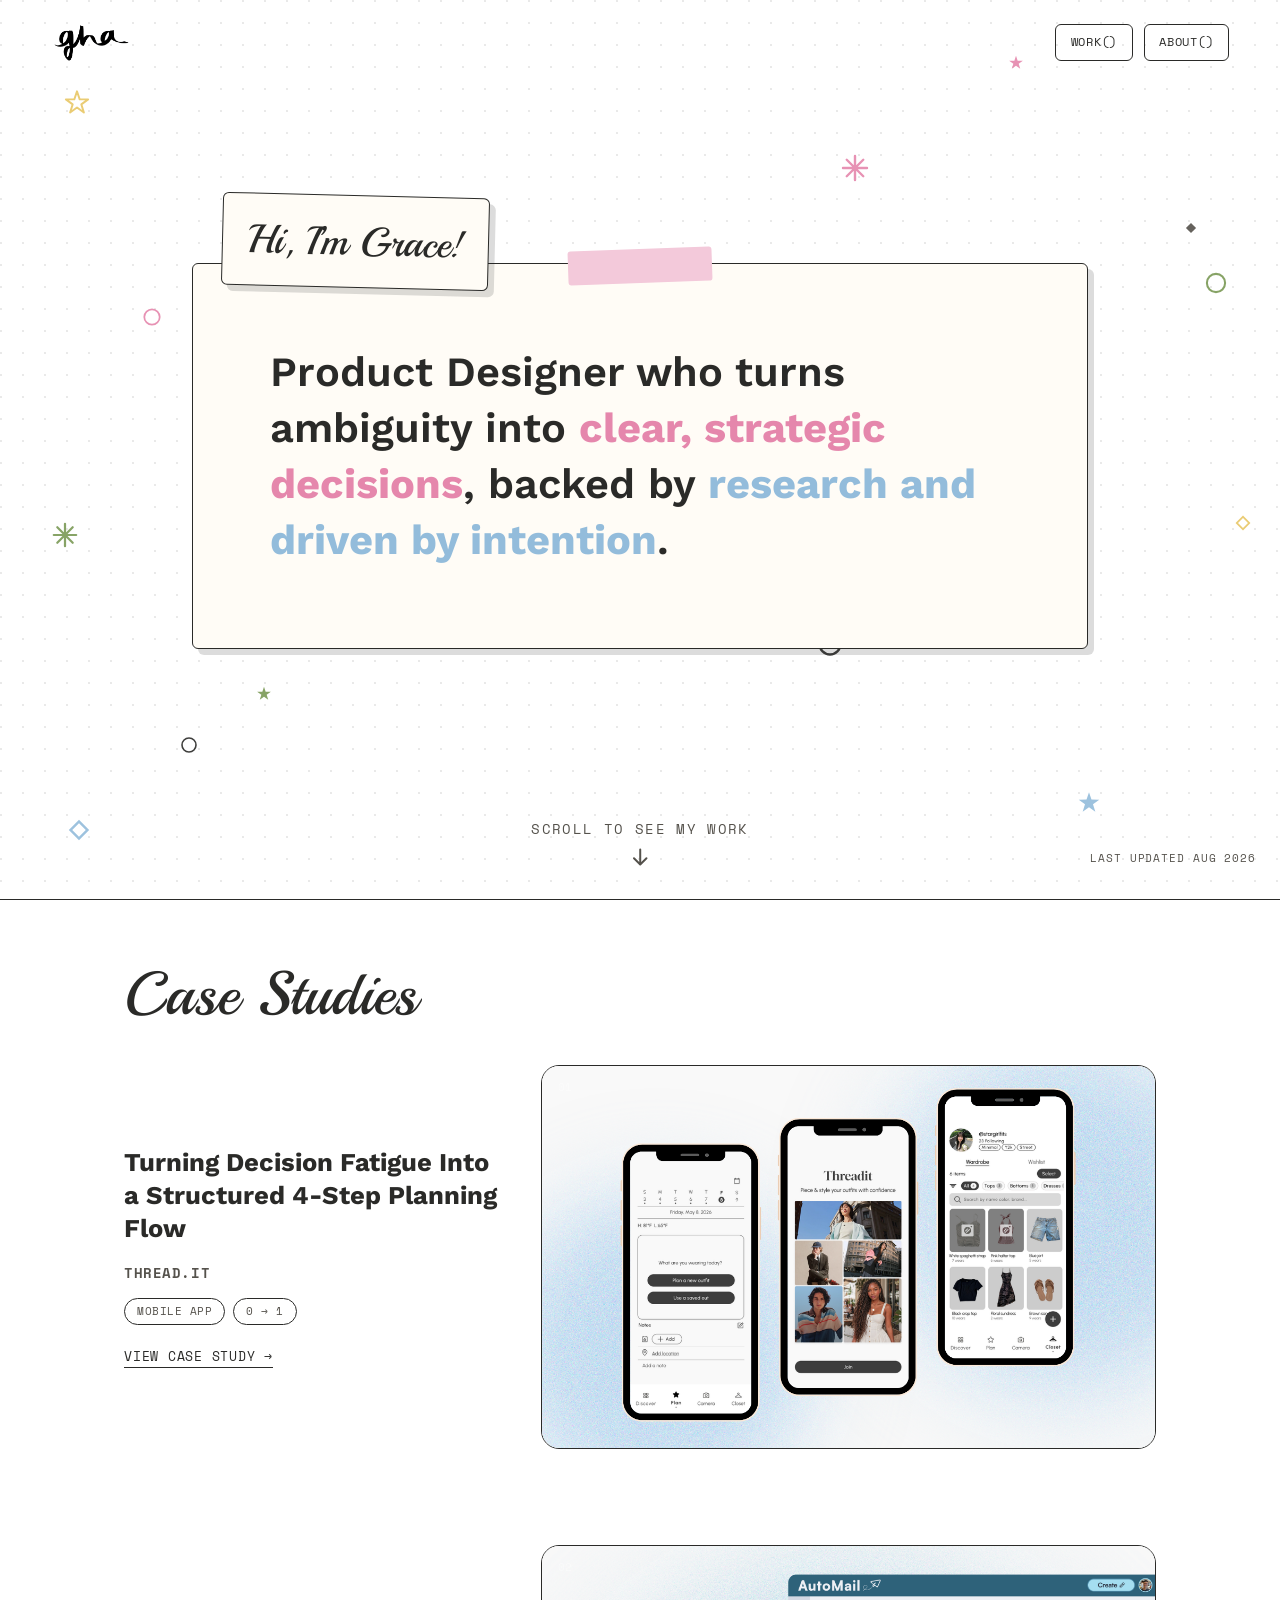
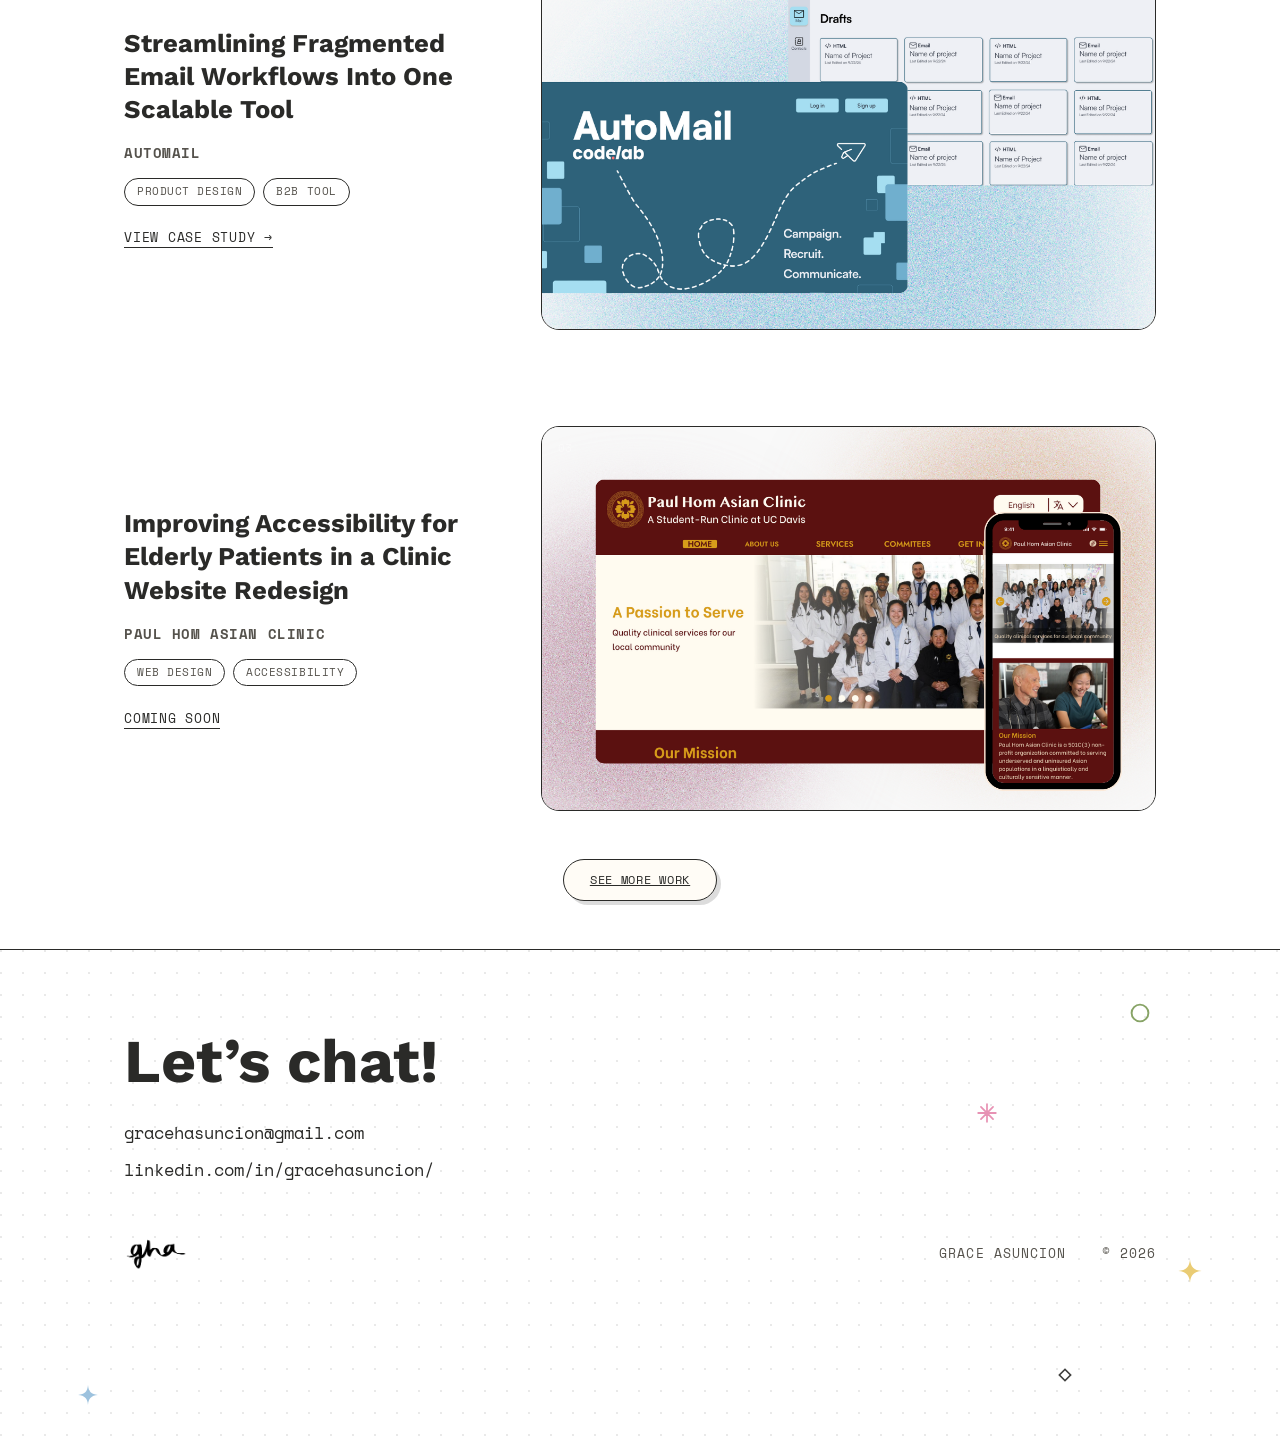
==== index.html @ edb7cf6e "took out the location sticky" ====
<!DOCTYPE html>
<html lang="en">
<head>
<meta charset="UTF-8">
<meta name="viewport" content="width=device-width, initial-scale=1.0">
<title>Grace Asuncion — Portfolio</title>
<link rel="icon" href="favicon.svg" type="image/svg+xml">
<link rel="preconnect" href="https://fonts.googleapis.com">
<link rel="preconnect" href="https://fonts.gstatic.com" crossorigin>
<link href="https://fonts.googleapis.com/css2?family=Playball&family=Space+Mono:wght@400;700&family=Work+Sans:wght@400;500;600&display=swap" rel="stylesheet">
<link rel="stylesheet" href="styles.css">

<script src="script.js" defer></script>
</head>
<body class="is-page-enter">

<nav class="site-nav">
  <div class="nav-inner">
    <a href="index.html" class="brand">
      <img src="media/logo.png" alt="Grace Asuncion" class="brand-logo">
    </a>
    <ul>
      <li><a href="work.html" class="nav-link">Work()</a></li>
      <li><a href="about.html" class="nav-link">About()</a></li>
    </ul>
  </div>
</nav>

<header class="hero doodle-field">
  <!-- doodles -->
  <div class="doodle" style="top:24%; right:6%; width:24px; height:24px; --r:-8deg;">
    <svg viewBox="0 0 20 20" fill="var(--ink-soft)"><rect x="7" y="7" width="6" height="6" transform="rotate(45 10 10)"/></svg>
  </div>
  <div class="doodle" style="top:17%; right:32%; width:30px; height:30px; --r:10deg; animation-delay:1s;">
    <svg viewBox="0 0 20 20" fill="none" stroke="var(--pink-deep)" stroke-width="1.6" stroke-linecap="round"><path d="M10 2v16M2 10h16M4.5 4.5l11 11M15.5 4.5l-11 11"/></svg>
  </div>
  <div class="doodle" style="top:30%; right:4%; width:26px; height:26px; --r:6deg; animation-delay:2s;">
    <svg viewBox="0 0 20 20" fill="none" stroke="var(--green-deep)" stroke-width="1.6"><circle cx="10" cy="10" r="7"/></svg>
  </div>
  <div class="doodle" style="top:43%; right:24%; width:28px; height:28px; --r:8deg; animation-delay:0.8s;">
    <svg viewBox="0 0 20 20" fill="none" stroke="var(--yellow-deep)" stroke-width="1.6"><circle cx="10" cy="10" r="7"/></svg>
  </div>
  <div class="doodle" style="top:57%; right:2%; width:22px; height:22px; --r:-4deg; animation-delay:1.4s;">
    <svg viewBox="0 0 20 20" fill="none" stroke="var(--yellow-deep)" stroke-width="1.6"><rect x="6" y="6" width="8" height="8" transform="rotate(45 10 10)"/></svg>
  </div>
  <div class="doodle" style="top:70%; right:34%; width:30px; height:30px; --r:0deg; animation-delay:0.6s;">
    <svg viewBox="0 0 20 20" fill="none" stroke="var(--ink)" stroke-width="1.6"><circle cx="10" cy="10" r="7"/></svg>
  </div>
  <div class="doodle" style="top:88%; right:14%; width:24px; height:24px; --r:-10deg; animation-delay:1.8s;">
    <svg viewBox="0 0 20 20" fill="var(--blue-deep)"><path d="M10 1 12.06 7.17 18.56 7.22 13.33 11.08 15.29 17.28 10 13.5 4.71 17.28 6.67 11.08 1.44 7.22 7.94 7.17 Z"/></svg>
  </div>
  <div class="doodle" style="top:10%; left:5%; width:26px; height:26px; --r:-10deg; animation-delay:0.4s;">
    <svg viewBox="0 0 20 20" fill="none" stroke="var(--yellow-deep)" stroke-width="1.5" stroke-linejoin="round"><path d="M10 1 12.06 7.17 18.56 7.22 13.33 11.08 15.29 17.28 10 13.5 4.71 17.28 6.67 11.08 1.44 7.22 7.94 7.17 Z"/></svg>
  </div>
  <div class="doodle" style="top:6%; right:20%; width:16px; height:16px; --r:12deg; animation-delay:2.4s;">
    <svg viewBox="0 0 20 20" fill="var(--pink-deep)"><path d="M10 1 12.06 7.17 18.56 7.22 13.33 11.08 15.29 17.28 10 13.5 4.71 17.28 6.67 11.08 1.44 7.22 7.94 7.17 Z"/></svg>
  </div>
  <div class="doodle" style="bottom:22%; left:20%; width:16px; height:16px; --r:-14deg; animation-delay:1.1s;">
    <svg viewBox="0 0 20 20" fill="var(--green-deep)"><path d="M10 1 12.06 7.17 18.56 7.22 13.33 11.08 15.29 17.28 10 13.5 4.71 17.28 6.67 11.08 1.44 7.22 7.94 7.17 Z"/></svg>
  </div>
  <div class="doodle" style="top:34%; left:11%; width:22px; height:22px; --r:6deg; animation-delay:1.2s;">
    <svg viewBox="0 0 20 20" fill="none" stroke="var(--pink-deep)" stroke-width="1.6"><circle cx="10" cy="10" r="7"/></svg>
  </div>
  <div class="doodle" style="top:58%; left:4%; width:28px; height:28px; --r:8deg; animation-delay:2.2s;">
    <svg viewBox="0 0 20 20" fill="none" stroke="var(--green-deep)" stroke-width="1.6" stroke-linecap="round"><path d="M10 2v16M2 10h16M4.5 4.5l11 11M15.5 4.5l-11 11"/></svg>
  </div>
  <div class="doodle" style="bottom:16%; left:14%; width:20px; height:20px; --r:-4deg; animation-delay:1.6s;">
    <svg viewBox="0 0 20 20" fill="none" stroke="var(--ink)" stroke-width="1.6"><circle cx="10" cy="10" r="7"/></svg>
  </div>
  <div class="doodle" style="bottom:6%; left:5%; width:30px; height:30px; --r:5deg; animation-delay:0.9s;">
    <svg viewBox="0 0 20 20" fill="none" stroke="var(--blue-deep)" stroke-width="1.6"><rect x="6" y="6" width="8" height="8" transform="rotate(45 10 10)"/></svg>
  </div>

  <div class="hero-content wrap">
    <div class="hero-card-group">
      <div class="hero-greeting sticky-card rot-r">
        <p class="hero-greeting-text">Hi, I&rsquo;m Grace!</p>
      </div>

      <div class="hero-card sticky-card">
        <div class="hero-tape" aria-hidden="true"></div>
        <p class="hero-statement">
          Product Designer who turns ambiguity into <span class="statement-highlight pink">clear, strategic decisions</span>, backed by <span class="statement-highlight blue">research and driven by intention</span>.
        </p>
      </div>
    </div>

  </div>

  <a href="index.html#work" class="scroll-cue">
    <span>Scroll to see my work</span>
    <svg viewBox="0 0 16 16" fill="none" stroke="currentColor" stroke-width="1.6" stroke-linecap="round" stroke-linejoin="round"><path d="M8 2v11M3 9l5 5 5-5"/></svg>
  </a>

  <p class="last-updated">Last updated Aug 2026</p>
</header>

<main class="wrap" id="work">
  <div class="section-intro">
    <h2 class="section-title">Case Studies</h2>
  </div>

  <div class="project-grid">
    <a class="project-card" href="thread-it.html">
      <div class="thumb has-image"><span class="index">01</span><img src="media/thread.it-cover.png" alt="Thread.It app screens"></div>
      <div class="card-body">
        <p class="impact-line">Turning Decision Fatigue Into a Structured 4-Step Planning Flow</p>
        <div class="card-top">
          <h3>Thread.It</h3>
        </div>
        <div class="tag-row">
          <span class="tag">Mobile App</span>
          <span class="tag">0 &rarr; 1</span>
        </div>
        <span class="view-link">View case study &rarr;</span>
      </div>
    </a>

    <a class="project-card" href="automail.html">
      <div class="thumb has-image"><span class="index">02</span><img src="media/automail-cover.png" alt="AutoMail app screens"></div>
      <div class="card-body">
        <p class="impact-line">Streamlining Fragmented Email Workflows Into One Scalable Tool</p>
        <div class="card-top">
          <h3>Automail</h3>
        </div>
        <div class="tag-row">
          <span class="tag">Product Design</span>
          <span class="tag">B2B Tool</span>
        </div>
        <span class="view-link">View case study &rarr;</span>
      </div>
    </a>

    <div class="project-card" data-status="coming-soon">
      <div class="thumb has-image"><span class="index">03</span><img src="media/paul%20hom-cover.png" alt="Paul Hom Asian Clinic website screens"></div>
      <div class="card-body">
        <p class="impact-line">Improving Accessibility for Elderly Patients in a Clinic Website Redesign</p>
        <div class="card-top">
          <h3>Paul Hom Asian Clinic</h3>
        </div>
        <div class="tag-row">
          <span class="tag">Web Design</span>
          <span class="tag">Accessibility</span>
        </div>
        <span class="view-link">Coming soon</span>
      </div>
    </div>
  </div>

  <a href="work.html" class="see-more-btn">See more work</a>

</main>

<footer class="site-footer doodle-field" id="contact">
  <div class="doodle" style="top:10%; right:10%; width:24px; height:24px; --r:-6deg;">
    <svg viewBox="0 0 20 20" fill="none" stroke="var(--green-deep)" stroke-width="1.6"><circle cx="10" cy="10" r="7"/></svg>
  </div>
  <div class="doodle" style="top:30%; right:22%; width:22px; height:22px; --r:8deg; animation-delay:0.6s;">
    <svg viewBox="0 0 20 20" fill="none" stroke="var(--pink-deep)" stroke-width="1.6" stroke-linecap="round"><path d="M10 2v16M2 10h16M4.5 4.5l11 11M15.5 4.5l-11 11"/></svg>
  </div>
  <div class="doodle" style="bottom:34%; right:6%; width:26px; height:26px; --r:4deg; animation-delay:1.1s;">
    <svg viewBox="0 0 40 40" fill="var(--yellow-deep)"><path d="M20 2 C21 14 26 19 38 20 C26 21 21 26 20 38 C19 26 14 21 2 20 C14 19 19 14 20 2 Z"/></svg>
  </div>
  <div class="doodle" style="bottom:14%; right:16%; width:20px; height:20px; --r:-4deg; animation-delay:1.6s;">
    <svg viewBox="0 0 20 20" fill="none" stroke="var(--ink)" stroke-width="1.6"><rect x="6" y="6" width="8" height="8" transform="rotate(45 10 10)"/></svg>
  </div>
  <div class="doodle" style="bottom:10%; left:6%; width:22px; height:22px; --r:6deg; animation-delay:0.3s;">
    <svg viewBox="0 0 40 40" fill="var(--blue-deep)"><path d="M20 2 C21 14 26 19 38 20 C26 21 21 26 20 38 C19 26 14 21 2 20 C14 19 19 14 20 2 Z"/></svg>
  </div>

  <div class="wrap footer-inner">
    <div class="footer-lead">
      <h2 class="footer-headline">Let&rsquo;s chat!</h2>

      <div class="footer-contact-list">
        <a href="mailto:gracehasuncion@gmail.com">gracehasuncion@gmail.com</a>
        <a href="https://www.linkedin.com/in/gracehasuncion/">linkedin.com/in/gracehasuncion/</a>

      </div>
    </div>

    <div class="footer-bottom-row">
      <img src="media/logo.png" alt="Grace Asuncion" class="footer-logo">
      <p class="footer-signature">Grace Asuncion &nbsp;&nbsp; &copy; 2026</p>
    </div>
  </div>
</footer>

</body>
</html>
---- styles.css ----
/* ================================
   Design tokens
================================ */
:root {
  --cream: #ffffff;
  --paper: #fffcf6;
  --ink: #2a2a28;
  --ink-soft: #55524c;

  --pink: #f3c9da;
  --pink-deep: #e587ac;
  --green: #a9c084;
  --green-deep: #7b9a56;
  --blue: #cfe1f0;
  --blue-deep: #93bcdb;
  --yellow: #f5e3a3;
  --yellow-deep: #e8c765;
  --red: #f0c4bb;
  --red-deep: #d9694f;

  --shadow: rgba(42, 42, 40, 0.16);

  --font-script: "Playball", cursive;
  --font-mono: "Space Mono", monospace;
  --font-sans: "Work Sans", sans-serif;

  --border: 1.5px solid var(--ink);
  --radius: 6px;
}

.thread-it-page {
  --pink-deep: #6eb4e9;
}

.automail-page {
  --pink-deep: #3a7b99;
}

* { box-sizing: border-box; }

html { scroll-behavior: smooth; }

body {
  margin: 0;
  background: var(--cream);
  color: var(--ink);
  font-family: var(--font-sans);
  line-height: 1.5;
  transition: opacity 0.35s ease;
  cursor: url("media/cursor.svg") 16 16, auto;
}

body.is-page-enter,
body.is-page-exit {
  opacity: 0;
}

@media (prefers-reduced-motion: reduce) {
  body { transition: none; }
}

img { max-width: 100%; display: block; }

a {
  color: inherit;
}

.wrap {
  max-width: 1080px;
  margin: 0 auto;
  padding: 0 1.5rem;
}

@media (max-width: 700px) {
  .wrap {
    padding: 0 2rem;
  }
}

@media (max-width: 480px) {
  .wrap {
    padding: 0 2.25rem;
  }
}

@media (min-width: 1400px) {
  .wrap {
    max-width: 1320px;
  }
}

/* ================================
   Top nav
================================ */
.site-nav {
  position: fixed;
  top: 0;
  left: 0;
  right: 0;
  z-index: 50;
  background: transparent;
  border-bottom: 1px solid transparent;
  backdrop-filter: blur(0px);
  transition: background-color 0.5s ease, border-color 0.5s ease, backdrop-filter 0.5s ease;
}

.site-nav.is-visible {
  background: rgba(255, 255, 255, 0.9);
  backdrop-filter: blur(6px);
  border-bottom: var(--border);
}

.site-nav .nav-inner {
  display: flex;
  align-items: center;
  justify-content: space-between;
  padding: 0.9rem clamp(1.5rem, 4vw, 4rem) 0.4rem;
}

.site-nav .brand {
  font-family: var(--font-script);
  font-size: 2rem;
  text-decoration: none;
  color: var(--ink);
  cursor: url("media/cursor.svg") 16 16, auto;
}

.site-nav .brand span { color: var(--green-deep); }

.brand-logo {
  display: block;
  height: 3.5rem;
  width: auto;
  transition: transform 0.2s ease;
}

.brand:hover .brand-logo {
  transform: scale(1.08);
}

.brand-logo.is-tapped {
  animation: logo-tap 0.35s ease;
}

@keyframes logo-tap {
  0% { transform: scale(1) rotate(0deg); }
  40% { transform: scale(0.82) rotate(-6deg); }
  70% { transform: scale(1.08) rotate(3deg); }
  100% { transform: scale(1) rotate(0deg); }
}

.site-nav ul {
  list-style: none;
  display: flex;
  gap: 0.7rem;
  margin: 0;
  padding: 0;
  font-family: var(--font-mono);
  font-size: 0.78rem;
  letter-spacing: 0.06em;
  text-transform: uppercase;
}

.site-nav a.nav-link {
  display: inline-block;
  text-decoration: none;
  border: var(--border);
  border-radius: var(--radius);
  padding: 0.5rem 0.9rem;
  cursor: url("media/cursor.svg") 16 16, auto;
  transition: transform 0.15s ease, box-shadow 0.15s ease, background-color 0.15s ease;
}

.site-nav a.nav-link:hover {
  background: var(--paper);
  transform: translateY(-2px);
  box-shadow: 3px 3px 0 var(--shadow);
}

.site-nav a.nav-link.is-active {
  background: var(--ink);
  color: var(--cream);
}

/* ================================
   Cursor sparkles
================================ */
.cursor-star {
  position: fixed;
  pointer-events: none;
  z-index: 9999;
  font-size: 1rem;
  line-height: 1;
  transform: translate(-50%, -50%);
  will-change: transform, opacity;
  animation: star-twinkle 0.9s ease-out forwards;
}

@keyframes star-twinkle {
  0% { opacity: 0; transform: translate(-50%, -50%) scale(0.4); }
  30% { opacity: 1; transform: translate(-50%, -50%) scale(1.1); }
  100% { opacity: 0; transform: translate(-50%, -50%) scale(0.8); }
}

.click-burst {
  position: fixed;
  pointer-events: none;
  z-index: 9999;
  font-size: 1.1rem;
  line-height: 1;
  transform: translate(-50%, -50%);
  will-change: transform, opacity;
  animation: click-burst-pop 0.5s ease-out forwards;
}

@keyframes click-burst-pop {
  0% { opacity: 1; transform: translate(-50%, -50%) scale(0.3); }
  100% {
    opacity: 0;
    transform: translate(calc(-50% + var(--dx, 0px)), calc(-50% + var(--dy, 0px))) scale(1);
  }
}

@media (prefers-reduced-motion: reduce) {
  .cursor-star, .click-burst { display: none; }

  .site-nav { transition: none; }

  .hero-card-group,
  .hero-actions,
  .hero .doodle {
    opacity: 1;
    transform: none;
    transition: none;
  }

  .scroll-cue {
    opacity: 1;
    transition: none;
  }
}

/* ================================
   Doodles (inline SVG accents)
================================ */
.doodle {
  position: absolute;
  pointer-events: none;
  opacity: 0.9;
  animation: bob 4s ease-in-out infinite;
}

.doodle svg { width: 100%; height: 100%; }

@keyframes bob {
  0%, 100% { transform: translate(0, 0) rotate(var(--r, 0deg)); }
  50% { transform: translate(4px, -18px) rotate(calc(var(--r, 0deg) + 8deg)); }
}

.doodle-field {
  position: relative;
}

@media (max-width: 1100px) {
  .hero .doodle:nth-of-type(n+7),
  .site-footer .doodle:nth-of-type(n+4) {
    display: none;
  }
}

@media (max-width: 640px) {
  .hero .doodle:nth-of-type(n+4),
  .site-footer .doodle:nth-of-type(n+3) {
    display: none;
  }
}

/*  
================================
   Hero
================================ */
.hero {
  position: relative;
  min-height: 100vh;
  min-height: 100svh;
  display: flex;
  flex-direction: column;
  justify-content: center;
  padding: 6.5rem 0 4rem;
  overflow: hidden;
  text-align: left;
  border-bottom: var(--border);
  background-image:
    radial-gradient(circle at 1px 1px, rgba(42,42,40,0.1) 1.5px, transparent 0);
  background-size: 22px 22px;
}

.hero-content {
  width: 100%;
  position: relative;
  z-index: 1;
}

.hero-card-group,
.hero-actions {
  opacity: 0;
  transform: translateY(24px);
  transition: opacity 0.7s ease, transform 0.7s ease;
}

.hero.is-visible .hero-card-group {
  opacity: 1;
  transform: translateY(0);
  transition-delay: 0.15s;
}

.hero.is-visible .hero-actions {
  opacity: 1;
  transform: translateY(0);
  transition-delay: 0.4s;
}

.hero .doodle {
  opacity: 0;
  transition: opacity 0.8s ease;
}

.hero.is-visible .doodle {
  opacity: 0.9;
}

.hero.is-visible .doodle:nth-of-type(1) { transition-delay: 0.1s; }
.hero.is-visible .doodle:nth-of-type(2) { transition-delay: 0.22s; }
.hero.is-visible .doodle:nth-of-type(3) { transition-delay: 0.34s; }
.hero.is-visible .doodle:nth-of-type(4) { transition-delay: 0.46s; }
.hero.is-visible .doodle:nth-of-type(5) { transition-delay: 0.58s; }
.hero.is-visible .doodle:nth-of-type(6) { transition-delay: 0.7s; }
.hero.is-visible .doodle:nth-of-type(7) { transition-delay: 0.82s; }

.hero-card-group {
  position: relative;
  max-width: 56rem;
  margin: 0 auto 7.5rem;
}

.hero-tape {
  position: absolute;
  top: -0.9rem;
  left: 50%;
  width: 9rem;
  height: 2.1rem;
  background: var(--pink);
  border-radius: 3px;
  transform: translateX(-50%) rotate(-2deg);
}

.hero-greeting {
  position: absolute;
  top: clamp(0.9rem, 3vw, 1.6rem);
  left: clamp(1rem, 4vw, 1.9rem);
  z-index: 2;
  width: fit-content;
  padding: clamp(0.8rem, 2.5vw, 1.4rem) clamp(1.2rem, 4vw, 2.3rem);
  margin: 0;
}

.hero-greeting-text {
  margin: 0;
  font-family: var(--font-script);
  font-size: clamp(1.5rem, 5vw, 2.5rem);
  line-height: 1;
}

.hero-card.sticky-card {
  padding: clamp(2.2rem, 8vw, 5rem) clamp(1.6rem, 7vw, 4.8rem);
}

.hero-statement {
  font-family: var(--font-sans);
  font-weight: 600;
  font-size: clamp(1.7rem, 3.3vw, 2.6rem);
  line-height: 1.35;
  margin: 0;
}

.statement-highlight {
  font-weight: 700;
}

.statement-highlight.pink { color: var(--pink-deep); }
.statement-highlight.blue { color: var(--blue-deep); }

.hero-note.sticky-card {
  position: absolute;
  right: -1.4rem;
  bottom: -2.8rem;
  width: clamp(12rem, 36vw, 17rem);
  padding: clamp(0.9rem, 2.8vw, 1.3rem) clamp(1rem, 3vw, 1.5rem);
  text-align: center;
}

.hero-note-status {
  display: flex;
  align-items: center;
  justify-content: center;
  gap: 0.5rem;
  font-family: var(--font-mono);
  font-size: clamp(0.68rem, 2vw, 0.8rem);
  text-transform: uppercase;
  letter-spacing: 0.08em;
  margin: 0 0 0.4rem;
}

.hero-note-status .status-dot {
  width: 8px;
  height: 8px;
  border-radius: 50%;
  background: var(--green-deep);
  display: inline-block;
  flex-shrink: 0;
}

.hero-note-location {
  font-family: var(--font-mono);
  font-size: clamp(0.68rem, 2vw, 0.8rem);
  color: var(--ink-soft);
  margin: 0;
  white-space: nowrap;
}

@media (max-width: 560px) {
  .hero-note.sticky-card {
    position: static;
    width: auto;
    margin-top: 1.2rem;
  }
}

.hero-actions {
  display: flex;
  align-items: center;
  justify-content: center;
  gap: 1rem;
  flex-wrap: wrap;
  max-width: 48rem;
  margin: 0 auto;
}

.doodle-sparkle {
  display: inline-block;
  width: 26px;
  --r: -6deg;
  animation: bob 4s ease-in-out infinite;
}

@media (prefers-reduced-motion: reduce) {
  .doodle-sparkle { animation: none; }
}

.btn-primary,
.btn-outline {
  display: inline-flex;
  align-items: center;
  gap: 0.4rem;
  font-family: var(--font-mono);
  font-size: 0.78rem;
  text-transform: uppercase;
  letter-spacing: 0.06em;
  text-decoration: none;
  border-radius: 999px;
  padding: 0.85rem 1.6rem;
  transition: transform 0.15s ease, box-shadow 0.15s ease;
}

.btn-primary {
  background: var(--ink);
  color: var(--cream);
  box-shadow: 4px 4px 0 var(--shadow);
}

.btn-primary:hover {
  transform: translateY(-2px);
  box-shadow: 6px 6px 0 var(--shadow);
}

.btn-outline {
  background: var(--paper);
  color: var(--ink);
  border: var(--border);
}

.btn-outline:hover {
  transform: translateY(-2px);
}

.scroll-cue {
  position: absolute;
  bottom: 2rem;
  left: 50%;
  transform: translateX(-50%);
  display: flex;
  flex-direction: column;
  align-items: center;
  gap: 0.5rem;
  font-family: var(--font-mono);
  font-size: 0.85rem;
  text-transform: uppercase;
  letter-spacing: 0.1em;
  color: var(--ink-soft);
  text-decoration: none;
  opacity: 0;
  transition: opacity 0.7s ease;
  animation: scroll-cue-bob 2s ease-in-out infinite;
}

.hero.is-visible .scroll-cue {
  opacity: 1;
  transition-delay: 0.6s;
}

.scroll-cue svg {
  width: 20px;
  height: 20px;
}

@keyframes scroll-cue-bob {
  0%, 100% { transform: translateX(-50%) translateY(0); }
  50% { transform: translateX(-50%) translateY(6px); }
}

.last-updated {
  position: absolute;
  bottom: 2rem;
  right: 1.5rem;
  margin: 0;
  font-family: var(--font-mono);
  font-size: 0.7rem;
  text-transform: uppercase;
  letter-spacing: 0.08em;
  color: var(--ink-soft);
}

@media (prefers-reduced-motion: reduce) {
  .scroll-cue { animation: none; }
}

/* ================================
   Sticky note / paper cards
================================ */
.sticky-card {
  background: var(--paper);
  border: var(--border);
  border-radius: var(--radius);
  padding: 1.6rem 1.5rem;
  box-shadow: 6px 6px 0 var(--shadow);
  position: relative;
}

.rot-l { transform: rotate(-1.6deg); }
.rot-r { transform: rotate(1.4deg); }
.rot-l:hover, .rot-r:hover { transform: rotate(0deg) translateY(-2px); }
.sticky-card { transition: transform 0.2s ease, box-shadow 0.2s ease; }
.sticky-card:hover { box-shadow: 9px 9px 0 var(--shadow); }

/* ================================
   Project grid (home)
================================ */
.section-intro {
  padding-top: 4rem;
  margin-bottom: 1.5rem;
}

.section-eyebrow {
  font-family: var(--font-mono);
  font-size: 0.75rem;
  text-transform: uppercase;
  letter-spacing: 0.1em;
  color: var(--ink-soft);
  margin: 0 0 0.6rem;
}

.section-title {
  font-family: var(--font-script);
  font-weight: 400;
  font-size: clamp(2.4rem, 5.5vw, 3.8rem);
  line-height: 1;
  color: var(--ink);
  margin: 0;
}

.project-grid {
  display: grid;
  grid-template-columns: 1fr;
  gap: 6rem;
  padding: 1rem 0 3rem;
}

.work-intro {
  padding-top: 8rem;
  margin-bottom: 1.5rem;
}

.work-grid {
  display: grid;
  grid-template-columns: repeat(2, 1fr);
  gap: 3rem 2.5rem;
  padding: 1rem 0 4rem;
}

@media (max-width: 700px) {
  .work-grid {
    grid-template-columns: 1fr;
  }
}

.work-intro,
.work-card {
  transition: opacity 0.6s ease, transform 0.6s ease;
}

.is-page-enter .work-intro,
.is-page-enter .work-card {
  opacity: 0;
  transform: translateY(24px);
}

.work-intro { transition-delay: 0.05s; }
.work-card:nth-of-type(1) { transition-delay: 0.15s; }
.work-card:nth-of-type(2) { transition-delay: 0.25s; }
.work-card:nth-of-type(3) { transition-delay: 0.35s; }
.work-card:nth-of-type(4) { transition-delay: 0.45s; }

@media (prefers-reduced-motion: reduce) {
  .work-intro,
  .work-card {
    transition: none;
  }

  .is-page-enter .work-intro,
  .is-page-enter .work-card {
    opacity: 1;
    transform: none;
  }
}

.work-card {
  display: flex;
  flex-direction: column;
  text-decoration: none;
  color: var(--ink);
}

.thumb img {
  width: 100%;
  height: 100%;
  object-fit: cover;
}

.work-card .thumb,
.project-card .thumb {
  border: 1.5px solid var(--ink);
}

.work-card .thumb {
  aspect-ratio: 16 / 10;
  border-radius: 18px;
  background:
    radial-gradient(rgba(255,255,255,0.14) 1px, transparent 1.5px) 0 0 / 16px 16px,
    #17161a;
  color: rgba(255,255,255,0.55);
  display: flex;
  align-items: center;
  justify-content: center;
  font-family: var(--font-mono);
  font-size: 0.8rem;
  text-transform: uppercase;
  letter-spacing: 0.06em;
  position: relative;
  overflow: hidden;
  margin-bottom: 1.2rem;
  transition: transform 0.2s ease;
}

.work-card:hover .thumb {
  transform: translateY(-4px);
}

.work-card .thumb .index {
  position: absolute;
  top: 0.7rem;
  left: 0.9rem;
  font-family: var(--font-mono);
  font-size: 0.68rem;
  color: rgba(255,255,255,0.4);
}

.work-card .impact-line {
  font-size: 1.15rem;
  font-weight: 700;
  color: var(--ink);
  line-height: 1.3;
  margin: 0 0 0.7rem;
}

.work-card .card-top {
  display: flex;
  align-items: baseline;
  justify-content: space-between;
  gap: 0.6rem;
  margin-bottom: 0.7rem;
}

.work-card h3 {
  font-family: var(--font-mono);
  font-size: 0.78rem;
  font-weight: 600;
  text-transform: uppercase;
  letter-spacing: 0.04em;
  color: var(--ink-soft);
  margin: 0;
}

.work-card .year {
  font-family: var(--font-mono);
  font-size: 0.72rem;
  color: var(--ink-soft);
}

.work-card .view-link {
  display: inline-block;
  width: fit-content;
  font-family: var(--font-mono);
  font-size: 0.72rem;
  text-transform: uppercase;
  letter-spacing: 0.06em;
  border-bottom: 1.5px solid var(--ink);
}

.see-more-btn {
  display: block;
  width: fit-content;
  margin: 0 auto 3rem;
  font-family: var(--font-mono);
  font-size: 0.75rem;
  text-transform: uppercase;
  letter-spacing: 0.06em;
  color: var(--ink);
  background: var(--paper);
  border: var(--border);
  border-radius: 999px;
  padding: 0.7rem 1.6rem;
  cursor: url("media/cursor.svg") 16 16, auto;
  transition: transform 0.15s ease, box-shadow 0.15s ease;
  box-shadow: 4px 4px 0 var(--shadow);
}

.see-more-btn:hover {
  transform: translateY(-2px);
  box-shadow: 6px 6px 0 var(--shadow);
}

.project-card {
  display: flex;
  flex-direction: row-reverse;
  align-items: center;
  gap: 2rem;
  text-decoration: none;
  color: var(--ink);
}

@media (min-width: 1400px) {
  .project-card {
    gap: 3.5rem;
  }
}

.project-card,
.work-card {
  cursor: url("media/cursor-big.svg") 26 26, pointer;
}

@media (max-width: 760px) {
  .project-card {
    flex-direction: column;
    align-items: stretch;
  }
}

.project-card .thumb {
  flex: 1 1 64%;
  aspect-ratio: 16 / 10;
  border-radius: 18px;
  background:
    radial-gradient(rgba(255,255,255,0.14) 1px, transparent 1.5px) 0 0 / 16px 16px,
    #17161a;
  color: rgba(255,255,255,0.55);
  display: flex;
  align-items: center;
  justify-content: center;
  font-family: var(--font-mono);
  font-size: 0.85rem;
  text-transform: uppercase;
  letter-spacing: 0.06em;
  position: relative;
  overflow: hidden;
  transition: transform 0.2s ease;
}

.project-card .card-body {
  flex: 1 1 40%;
  min-width: 0;
}

.project-card:hover .thumb {
  transform: translateY(-4px);
}

.project-card .thumb .index {
  position: absolute;
  top: 0.8rem;
  left: 1rem;
  font-family: var(--font-mono);
  font-size: 0.7rem;
  color: rgba(255,255,255,0.4);
}

.read-me-follow {
  position: fixed;
  top: 0;
  left: 0;
  z-index: 60;
  pointer-events: none;
  opacity: 0;
  transform: translate(0, -50%) scale(0.9);
  transition: opacity 0.15s ease, transform 0.15s ease;
  background: var(--paper);
  color: var(--ink);
  border: var(--border);
  border-radius: 999px;
  padding: 0.65rem 1.5rem;
  font-family: var(--font-mono);
  font-size: 0.78rem;
  text-transform: uppercase;
  letter-spacing: 0.06em;
  white-space: nowrap;
}

.read-me-follow.is-visible {
  opacity: 1;
  transform: translate(0, -50%) scale(1);
}

.card-body .impact-line {
  font-size: clamp(1.2rem, 2vw, 1.7rem);
  font-weight: 700;
  color: var(--ink);
  line-height: 1.3;
  margin: 0 0 1rem;
}

.card-top {
  display: flex;
  align-items: baseline;
  justify-content: space-between;
  gap: 0.8rem;
}

.card-top h3 {
  font-family: var(--font-mono);
  font-size: 0.9rem;
  font-weight: 600;
  text-transform: uppercase;
  letter-spacing: 0.04em;
  color: var(--ink-soft);
  margin: 0;
}

.card-top h3.impact-style {
  font-family: var(--font-sans);
  font-size: 1.15rem;
  font-weight: 700;
  text-transform: none;
  letter-spacing: normal;
  color: var(--ink);
  line-height: 1.3;
}

.card-top .year {
  font-family: var(--font-mono);
  font-size: 0.85rem;
  color: var(--ink-soft);
}

.tag-row {
  display: flex;
  flex-wrap: wrap;
  gap: 0.5rem;
  margin: 0.9rem 0 1.2rem;
}

.tag {
  display: inline-block;
  font-family: var(--font-mono);
  font-size: 0.66rem;
  text-transform: uppercase;
  letter-spacing: 0.05em;
  color: var(--ink-soft);
  border: 1.5px solid var(--ink);
  border-radius: 999px;
  padding: 0.3rem 0.75rem;
}

.card-body .view-link {
  display: inline-block;
  font-family: var(--font-mono);
  font-size: 0.8rem;
  text-transform: uppercase;
  letter-spacing: 0.06em;
  border-bottom: 1.5px solid var(--ink);
}

.project-row {
  display: flex;
  align-items: center;
  gap: 3rem;
  text-decoration: none;
  color: var(--ink);
}

.project-row .project-text {
  flex: 1 1 45%;
  min-width: 0;
}

.project-row .thumb {
  flex: 1 1 50%;
  aspect-ratio: 16 / 10;
  border-radius: 18px;
  background:
    radial-gradient(rgba(255,255,255,0.14) 1px, transparent 1.5px) 0 0 / 16px 16px,
    #17161a;
  color: rgba(255,255,255,0.55);
  display: flex;
  align-items: center;
  justify-content: center;
  font-family: var(--font-mono);
  font-size: 0.72rem;
  text-transform: uppercase;
  letter-spacing: 0.06em;
  position: relative;
  box-shadow: 8px 8px 0 var(--shadow);
  transform: rotate(-2deg);
  transition: transform 0.2s ease, box-shadow 0.2s ease;
}

.project-row:hover .thumb {
  transform: rotate(0deg) translateY(-4px);
  box-shadow: 11px 11px 0 var(--shadow);
}

.project-row .thumb .index {
  position: absolute;
  top: 0.8rem;
  left: 1rem;
  font-family: var(--font-mono);
  font-size: 0.7rem;
  color: rgba(255,255,255,0.4);
}

.project-row h3 {
  font-size: clamp(1.4rem, 2.4vw, 2rem);
  font-weight: 700;
  line-height: 1.15;
  margin: 0 0 0.9rem;
}

.project-row .project-meta {
  font-family: var(--font-mono);
  font-size: 0.72rem;
  text-transform: uppercase;
  letter-spacing: 0.05em;
  color: var(--ink-soft);
  margin: 0 0 1rem;
}

.project-row .summary {
  margin: 0 0 1.2rem;
  font-size: 0.95rem;
  color: var(--ink-soft);
  max-width: 30rem;
}

.project-row .view-link {
  display: inline-block;
  font-family: var(--font-mono);
  font-size: 0.72rem;
  text-transform: uppercase;
  letter-spacing: 0.06em;
  border-bottom: 1.5px solid var(--ink);
}

@media (max-width: 760px) {
  .project-row {
    flex-direction: column;
    align-items: stretch;
    gap: 1.5rem;
  }
}

/* ================================
   About / contact
================================ */
.about-section {
  padding: 2rem 0 5rem;
  position: relative;
}

.scrapbook-board {
  display: flex;
  flex-wrap: wrap;
  align-items: flex-start;
  justify-content: center;
  gap: 2.4rem 2rem;
  padding: 2rem 1.5rem 3rem;
  position: relative;
  z-index: 1;
  background-color: var(--paper);
  background-image:
    radial-gradient(circle at 1px 1px, rgba(42, 42, 40, 0.1) 1.5px, transparent 0);
  background-size: 22px 22px;
  border: var(--border);
  border-radius: var(--radius);
}

.scrapbook-photo,
.scrapbook-note,
.scrapbook-card {
  width: 100%;
  max-width: 19rem;
}

.scrapbook-row {
  display: flex;
  flex-wrap: wrap;
  align-items: flex-start;
  justify-content: center;
  gap: 2.4rem 2rem;
  width: 100%;
}

.scrapbook-row .scrapbook-photo {
  flex: 0 0 19rem;
}

.scrapbook-row .scrapbook-note-lg {
  flex: 1 1 20rem;
}

.scrapbook-note-lg {
  max-width: 34rem;
}

.scrapbook-photo-sm {
  max-width: 16rem;
}

.scrapbook-photo .placeholder-media {
  margin: 0 0 0.8rem;
}

.scrapbook-note p {
  color: var(--ink-soft);
  margin: 0;
  font-size: 1rem;
}

.scrapbook-note-lg p {
  font-size: 1.15rem;
}

p.scrapbook-row-label {
  width: fit-content;
  background: var(--paper);
  border: var(--border);
  border-radius: var(--radius);
  padding: 0.4rem 1.2rem;
  box-shadow: 3px 3px 0 var(--shadow);
  transform: rotate(-1.5deg);
  font-family: var(--font-mono);
  font-size: 0.8rem;
  text-transform: uppercase;
  letter-spacing: 0.1em;
  color: var(--ink-soft);
  margin: 0;
}

p.scrapbook-greeting {
  font-family: var(--font-script);
  font-size: clamp(1.5rem, 4vw, 2.1rem);
  color: var(--ink);
  margin: 0 0 0.6rem;
}

.scrapbook-tape {
  position: absolute;
  top: -0.6rem;
  left: 50%;
  width: 5rem;
  height: 1.3rem;
  background: var(--pink);
  border-radius: 3px;
  transform: translateX(-50%) rotate(-2deg);
}

.scrapbook-pin {
  position: absolute;
  top: -0.65rem;
  left: 50%;
  width: 1.1rem;
  height: 1.1rem;
  border-radius: 50%;
  transform: translateX(-50%);
  box-shadow:
    0 3px 3px rgba(0, 0, 0, 0.35),
    inset -2px -2px 3px rgba(0, 0, 0, 0.25),
    inset 2px 2px 3px rgba(255, 255, 255, 0.55);
  z-index: 2;
}

.scrapbook-pin.pin-blue { background: var(--blue-deep); }
.scrapbook-pin.pin-yellow { background: var(--yellow-deep); }
.scrapbook-pin.pin-green { background: var(--green-deep); }
.scrapbook-pin.pin-pink { background: var(--pink-deep); }

.scrapbook-card .contact-list {
  margin-top: 0.6rem;
}

@media (max-width: 640px) {
  .scrapbook-board {
    gap: 1.8rem;
    padding: 2.4rem 1.2rem 3rem;
  }

  .scrapbook-photo,
  .scrapbook-note,
  .scrapbook-card {
    max-width: 100%;
  }
}

.about-page .back-link,
.about-page .project-title,
.about-page .hero-tagline,
.about-page .scrapbook-board {
  transition: opacity 0.6s ease, transform 0.6s ease;
}

.about-page.is-page-enter .back-link,
.about-page.is-page-enter .project-title,
.about-page.is-page-enter .hero-tagline,
.about-page.is-page-enter .scrapbook-board {
  opacity: 0;
  transform: translateY(24px);
}

.about-page .back-link { transition-delay: 0.05s; }
.about-page .project-title { transition-delay: 0.15s; }
.about-page .hero-tagline { transition-delay: 0.25s; }
.about-page .scrapbook-board { transition-delay: 0.35s; }

@media (prefers-reduced-motion: reduce) {
  .about-page .back-link,
  .about-page .project-title,
  .about-page .hero-tagline,
  .about-page .scrapbook-board {
    transition: none;
  }

  .about-page.is-page-enter .back-link,
  .about-page.is-page-enter .project-title,
  .about-page.is-page-enter .hero-tagline,
  .about-page.is-page-enter .scrapbook-board {
    opacity: 1;
    transform: none;
  }
}

.contact-list {
  list-style: none;
  margin: 0;
  padding: 0;
  font-family: var(--font-mono);
  font-size: 0.85rem;
}

.contact-list li { padding: 0.5rem 0; border-top: 1px dotted rgba(42,42,40,0.25); }
.contact-list li:first-child { border-top: none; }
.contact-list a { text-decoration: none; border-bottom: 1.5px solid var(--pink-deep); }

/* ================================
   Footer
================================ */
.site-footer {
  position: relative;
  overflow: hidden;
  border-top: var(--border);
  padding: 5rem 0 3rem;
  margin-top: 2rem;
  background-image:
    radial-gradient(circle at 1px 1px, rgba(42,42,40,0.1) 1.5px, transparent 0);
  background-size: 22px 22px;
}

.footer-inner {
  position: relative;
  z-index: 1;
  display: flex;
  flex-direction: column;
  min-height: 42vh;
}

.footer-headline {
  font-family: var(--font-sans);
  font-weight: 700;
  font-size: clamp(2.2rem, 5.5vw, 3.8rem);
  line-height: 1.05;
  margin: 0 0 1.6rem;
}

.footer-contact-list {
  display: flex;
  flex-direction: column;
  gap: 0.7rem;
  font-family: var(--font-mono);
  font-size: 1.05rem;
}

.footer-contact-list a {
  width: fit-content;
  text-decoration: none;
  color: var(--ink);
  border-bottom: 1.5px solid transparent;
  transition: border-color 0.15s ease;
}

.footer-contact-list a:hover {
  border-color: var(--pink-deep);
}

.footer-surprise {
  font-style: italic;
  color: var(--ink-soft);
}

.footer-bottom-row {
  display: flex;
  align-items: center;
  justify-content: space-between;
  gap: 1rem;
  margin-top: 3rem;
}

.footer-signature {
  margin: 0;
  font-family: var(--font-mono);
  font-size: 0.8rem;
  text-transform: uppercase;
  letter-spacing: 0.08em;
  color: var(--ink-soft);
}

.footer-logo {
  display: block;
  height: 5rem;
  width: auto;
}

.footer-bottom-row .footer-logo {
  height: 2.8rem;
}

/* ================================
   Project detail pages
================================ */
.project-hero {
  padding-top: 7rem;
  padding-bottom: 2.5rem;
  position: relative;
}

.back-link {
  display: inline-flex;
  align-items: center;
  gap: 0.4rem;
  font-family: var(--font-mono);
  font-size: 0.72rem;
  text-transform: uppercase;
  letter-spacing: 0.06em;
  text-decoration: none;
  border-bottom: 1.5px solid var(--ink);
  margin-bottom: 2rem;
}

.project-title {
  font-family: var(--font-script);
  font-size: clamp(2.1rem, 9vw, 4.2rem);
  margin: 0.4rem 0 1rem;
}

.project-meta {
  display: flex;
  gap: clamp(1.1rem, 4vw, 2.4rem) clamp(1.4rem, 5vw, 2.4rem);
  flex-wrap: wrap;
  font-family: var(--font-mono);
  font-size: 0.9rem;
  text-transform: uppercase;
  letter-spacing: 0.06em;
  color: var(--ink-soft);
  margin: 1.6rem 0 0;
}

@media (max-width: 700px) {
  .project-hero {
    padding-top: 7.5rem;
    padding-bottom: 3rem;
  }

  .project-meta {
    margin-top: 2.2rem;
  }
}

@media (max-width: 480px) {
  .project-hero {
    padding-top: 8rem;
    padding-bottom: 3.5rem;
  }

  .project-meta {
    margin-top: 2.5rem;
  }
}

.project-meta strong {
  display: block;
  color: var(--ink);
  font-size: 1rem;
  margin-bottom: 0.3rem;
}

.project-layout {
  display: grid;
  grid-template-columns: 180px 1fr;
  gap: 3.5rem;
  align-items: start;
}

.project-layout .toc {
  grid-column: 1;
}

.project-layout .project-content {
  grid-column: 2;
}

.toc {
  position: sticky;
  top: 17.5rem;
  padding-bottom: 4rem;
}

.toc ul {
  list-style: none;
  margin: 0;
  padding: 0;
  display: flex;
  flex-direction: column;
  gap: 0.85rem;
}

.toc a {
  display: block;
  font-family: var(--font-mono);
  font-size: 0.92rem;
  text-decoration: none;
  color: var(--ink-soft);
  border-left: 2.5px solid transparent;
  padding-left: 0.8rem;
  cursor: url("media/cursor-medium.svg") 20 20, auto;
  transition: color 0.15s ease, border-color 0.15s ease, font-weight 0.15s ease;
}

.toc a:hover {
  color: var(--ink);
}

.toc a.is-active {
  color: var(--pink-deep);
  font-weight: 600;
  border-color: var(--pink-deep);
}

@media (max-width: 900px) {
  .project-layout {
    grid-template-columns: 1fr;
  }

  .toc {
    display: none;
  }
}

.process-steps {
  padding: 3rem 0 4rem;
  display: flex;
  flex-direction: column;
  gap: 2.75rem;
}

.step {
  display: grid;
  grid-template-columns: 90px 1fr;
  gap: 1.6rem;
  scroll-margin-top: 6rem;
  border-top: 1px solid rgba(42, 42, 40, 0.12);
  padding-top: 2.75rem;
}

.step:first-child {
  border-top: none;
  padding-top: 0;
}

@media (max-width: 620px) {
  .step { grid-template-columns: 1fr; }
}

.step-index {
  font-family: var(--font-mono);
  font-weight: 700;
  font-size: clamp(1.5rem, 5vw, 1.9rem);
  line-height: 1;
  color: var(--pink-deep);
  letter-spacing: 0.02em;
}

.step h3 {
  font-family: var(--font-mono);
  font-weight: 700;
  text-transform: uppercase;
  letter-spacing: 0.02em;
  font-size: clamp(1.15rem, 4vw, 1.4rem);
  margin: 0 0 0.9rem;
  color: var(--ink);
}

.step p {
  color: var(--ink-soft);
  margin: 0 0 1rem;
}

.step h4 {
  font-size: 1.05rem;
  font-weight: 600;
  margin: 2rem 0 0.7rem;
}

.step h4:first-child {
  margin-top: 0;
}

.step ul {
  color: var(--ink-soft);
  margin: 0 0 1rem;
  padding-left: 1.2rem;
}

.step ul li {
  margin-bottom: 0.4rem;
}

.step .placeholder-media {
  margin-bottom: 1.5rem;
}

.findings-grid {
  display: grid;
  grid-template-columns: 1fr;
  gap: 1.6rem;
  margin: 0 0 1.5rem;
}

.usability-list {
  display: flex;
  flex-direction: column;
  gap: 1.6rem;
  margin: 0 0 1.5rem;
}

.usability-card {
  border: var(--border);
  border-radius: var(--radius);
  background: var(--paper);
  padding: 1.6rem 1.8rem;
}

.usability-card-split {
  display: flex;
  align-items: center;
  gap: 2.2rem;
}

.usability-card-split .usability-card-text {
  flex: 1 1 auto;
  min-width: 0;
}

.usability-card-split .placeholder-media {
  flex-shrink: 0;
  margin: 0;
}

@media (max-width: 700px) {
  .usability-card-split {
    flex-direction: column;
  }
}

p.usability-card-title {
  display: flex;
  align-items: baseline;
  gap: 0.7rem;
  font-family: var(--font-sans);
  font-weight: 700;
  font-size: 1.15rem;
  color: var(--ink);
  margin: 0 0 1.2rem;
}

.usability-num {
  font-family: var(--font-mono);
  font-weight: 700;
  font-size: 1.6rem;
  color: var(--ink-soft);
}

.old-new-grid {
  display: grid;
  grid-template-columns: 1fr 1fr;
  gap: 1.4rem;
  margin: 0 0 1.2rem;
}

@media (max-width: 620px) {
  .old-new-grid {
    grid-template-columns: 1fr;
  }
}

.old-new-pair {
  display: flex;
  flex-wrap: wrap;
  gap: 0.8rem;
}

.old-new-grid-wide {
  grid-template-columns: 2fr 1fr;
}

@media (max-width: 760px) {
  .old-new-grid-wide {
    grid-template-columns: 1fr;
  }
}

@media (max-width: 480px) {
  .old-new-pair {
    flex-direction: column;
  }
}

p.old-new-label {
  font-family: var(--font-mono);
  font-size: 0.7rem;
  text-transform: uppercase;
  letter-spacing: 0.08em;
  color: var(--ink-soft);
  margin: 0 0 0.5rem;
}

ul.usability-notes {
  list-style: none;
  margin: 0;
  padding: 0;
  display: flex;
  flex-direction: column;
  gap: 0.6rem;
}

.usability-notes li {
  display: flex;
  align-items: flex-start;
  gap: 0.6rem;
  color: var(--ink-soft);
  font-size: 0.92rem;
  margin: 0;
}

.note-dot {
  display: flex;
  align-items: center;
  justify-content: center;
  flex-shrink: 0;
  width: 1.8rem;
  height: 1.8rem;
  border-radius: 50%;
  color: var(--cream);
  font-family: var(--font-mono);
  font-size: 0.95rem;
  font-weight: 700;
}

.note-dot.old { background: var(--red-deep); }
.note-dot.new { background: var(--green-deep); }

.overview-grid {
  display: grid;
  grid-template-columns: 1fr 1fr;
  gap: 1.6rem 1.4rem;
  margin: 0 0 1.5rem;
}

.overview-card-full {
  grid-column: 1 / -1;
}

@media (max-width: 760px) {
  .overview-grid {
    grid-template-columns: 1fr;
  }

  .overview-card-full {
    grid-column: 1;
  }
}

.finding-card {
  margin: 0;
}

.finding-card .finding-label {
  font-family: var(--font-mono);
  font-size: 0.86rem;
  text-transform: uppercase;
  letter-spacing: 0.08em;
  color: var(--pink-deep);
  margin: 0 0 0.5rem;
}


.finding-card h5 {
  font-family: var(--font-sans);
  font-size: 1.2rem;
  font-weight: 700;
  color: var(--ink);
  margin: 0 0 0.6rem;
}

.finding-card p {
  font-size: 0.88rem;
  margin: 0;
}

.finding-card .placeholder-media {
  margin-top: 0.9rem;
}

.editor-note {
  font-style: italic;
  color: var(--ink-soft);
  border-left: 2px dashed rgba(42, 42, 40, 0.3);
  padding-left: 0.9rem;
  margin: 0 0 1rem;
}

.tldr-card {
  margin: 0 0 2rem;
}

.project-content .sticky-card {
  transform: none;
}

.project-content .sticky-card:hover {
  transform: none;
  box-shadow: 6px 6px 0 var(--shadow);
}

.data-table-wrap {
  overflow-x: auto;
  margin: 0 0 1.5rem;
}

.data-table {
  width: 100%;
  min-width: 34rem;
  border-collapse: collapse;
  font-size: 0.9rem;
}

.data-table th {
  font-family: var(--font-mono);
  font-size: 0.66rem;
  text-transform: uppercase;
  letter-spacing: 0.08em;
  color: var(--ink-soft);
  text-align: left;
  padding: 0 1.2rem 0.7rem 0;
  border-bottom: 1.5px solid var(--ink);
}

.data-table td {
  padding: 0.9rem 1.2rem 0.9rem 0;
  border-bottom: 1px dotted rgba(42, 42, 40, 0.25);
  color: var(--ink-soft);
  vertical-align: top;
}

.data-table td:first-child {
  color: var(--ink);
  font-weight: 600;
}

.compare-grid {
  display: grid;
  grid-template-columns: 1fr 1fr;
  gap: 1.5rem;
  margin: 0 0 1.5rem;
  align-items: start;
}

@media (max-width: 620px) {
  .compare-grid { grid-template-columns: 1fr; }
}

.compare-card {
  border: var(--border);
  border-radius: var(--radius);
  padding: 1.3rem 1.4rem;
  background: var(--paper);
}

.compare-card.is-con {
  border-left: 3px solid var(--red-deep);
  padding-bottom: 3.9rem;
}
.compare-card.is-pro { border-left: 3px solid var(--green-deep); }

.compare-label {
  font-family: var(--font-mono);
  font-size: 0.95rem;
  text-transform: uppercase;
  letter-spacing: 0.08em;
  margin: 0 0 0.6rem;
}

.compare-label.con { color: var(--red-deep); }
.compare-label.pro { color: var(--green-deep); }

.compare-card-head {
  display: flex;
  align-items: center;
  justify-content: space-between;
  gap: 0.8rem;
}

.compare-card h4 {
  margin: 0 0 0.8rem;
  font-size: 1.15rem;
}

.compare-card-head h4 {
  margin: 0;
}

.compare-badge {
  font-family: var(--font-mono);
  font-size: 0.95rem;
  text-transform: uppercase;
  letter-spacing: 0.04em;
  white-space: nowrap;
}

.compare-card.is-con .compare-badge { color: var(--red-deep); }
.compare-card.is-pro .compare-badge { color: var(--green-deep); }

.compare-card p {
  color: var(--ink-soft);
  margin: 0.8rem 0 0;
}

.compare-card .tag-row {
  margin: 1rem 0 0;
}

.compare-card ul {
  margin: 0;
}

.move-compare {
  display: flex;
  align-items: center;
  justify-content: center;
  gap: 1.6rem;
  flex-wrap: wrap;
  margin: 1.6rem 0;
}

.move-card {
  flex: 1 1 14rem;
  max-width: 18rem;
  border: var(--border);
  border-left: 3px solid var(--pink-deep);
  border-radius: var(--radius);
  background: var(--paper);
  padding: 1.4rem 1.6rem;
  text-align: center;
}

.move-card-after {
  border-left-color: var(--green-deep);
}

.move-card .move-label {
  font-family: var(--font-mono);
  font-size: 0.7rem;
  text-transform: uppercase;
  letter-spacing: 0.08em;
  color: var(--ink-soft);
  margin: 0 0 0.5rem;
}

.move-card .move-title {
  font-family: var(--font-sans);
  font-weight: 700;
  font-size: 1.15rem;
  color: var(--ink);
  margin: 0;
}

.move-arrow {
  display: flex;
  flex-direction: column;
  align-items: center;
  gap: 0.4rem;
  color: var(--yellow-deep);
}

.move-arrow-icon {
  font-size: 1.4rem;
  line-height: 1;
}

p.media-row-label {
  font-family: var(--font-mono);
  font-size: 0.86rem;
  text-transform: uppercase;
  letter-spacing: 0.08em;
  color: var(--pink-deep);
  margin: 1.2rem 0 0.5rem;
}

p.media-row-label.label-spaced {
  padding-bottom: 0.5rem;
}

.media-row {
  display: flex;
  gap: 1.2rem;
}

.media-row.row-spaced {
  margin-bottom: 1.5rem;
}

.media-row .media-figure {
  flex: 1;
  min-width: 0;
}

@media (max-width: 620px) {
  .media-row {
    flex-direction: column;
  }
}

.media-figure {
  margin: 0;
}

.media-caption {
  margin-top: 0.5rem;
  font-family: var(--font-mono);
  font-size: 0.78rem;
  text-align: center;
  color: var(--ink-soft);
}

.move-arrow-caption {
  font-family: var(--font-mono);
  font-size: 0.68rem;
  text-transform: uppercase;
  letter-spacing: 0.04em;
  color: var(--ink-soft);
  white-space: nowrap;
}

@media (max-width: 620px) {
  .move-compare {
    flex-direction: column;
  }

  .move-card {
    max-width: none;
    width: 100%;
  }

  .move-arrow-icon {
    transform: rotate(90deg);
  }
}

.placeholder-media {
  border: var(--border);
  border-radius: var(--radius);
  background:
    repeating-linear-gradient(135deg, rgba(42,42,40,0.06) 0 10px, transparent 10px 20px),
    var(--paper);
  aspect-ratio: 16 / 9;
  display: flex;
  align-items: center;
  justify-content: center;
  font-family: var(--font-mono);
  font-size: 0.72rem;
  text-transform: uppercase;
  letter-spacing: 0.06em;
  color: var(--ink-soft);
  overflow: hidden;
}

.placeholder-media.has-image {
  background: var(--paper);
}

.placeholder-media.is-portrait {
  width: 100%;
  max-width: 16rem;
  margin: 0 auto;
  aspect-ratio: 9 / 19.5;
}

.placeholder-media.is-portrait img {
  object-fit: contain;
}

.placeholder-media.is-portrait.calendar-media {
  aspect-ratio: 220 / 480;
}

.placeholder-media.is-portrait.quiz-media {
  aspect-ratio: 394 / 804;
}

.placeholder-media.natural-media {
  aspect-ratio: auto;
  height: auto;
}

.placeholder-media.natural-media img {
  width: 100%;
  height: auto;
  object-fit: unset;
}

.placeholder-media img {
  width: 100%;
  height: 100%;
  object-fit: cover;
}

.top-cover-media {
  padding-top: 7rem;
}

.top-cover-media .placeholder-media {
  max-width: 100rem;
  margin: 0 auto;
}

.judges-card {
  max-width: 32rem;
  margin: 0.5rem auto 1.5rem;
  text-align: center;
}

.judges-card .section-eyebrow {
  margin: 0 0 0.9rem;
}

ul.judges-list {
  list-style: none;
  margin: 0 0 1rem;
  padding: 0;
  display: flex;
  flex-direction: column;
  gap: 0.6rem;
}

.judges-list li {
  color: var(--ink-soft);
  font-size: 0.92rem;
}

.judges-list strong {
  color: var(--ink);
}

.judges-card p {
  color: var(--ink-soft);
  margin: 0;
}

.outcome-cta {
  display: flex;
  width: fit-content;
  margin: 0.5rem auto 0;
}

.outcome-cta.cta-spaced {
  margin-bottom: 1.5rem;
}

.project-nav {
  border-top: var(--border);
  padding: 2.4rem 0 4rem;
  display: flex;
  justify-content: space-between;
  gap: 0.5rem;
  flex-wrap: wrap;
}

.project-nav a {
  text-decoration: none;
  font-family: var(--font-mono);
  font-size: 0.75rem;
  text-transform: uppercase;
  letter-spacing: 0.06em;
  border: var(--border);
  border-radius: 999px;
  padding: 0.6rem 1.2rem;
  background: var(--paper);
}
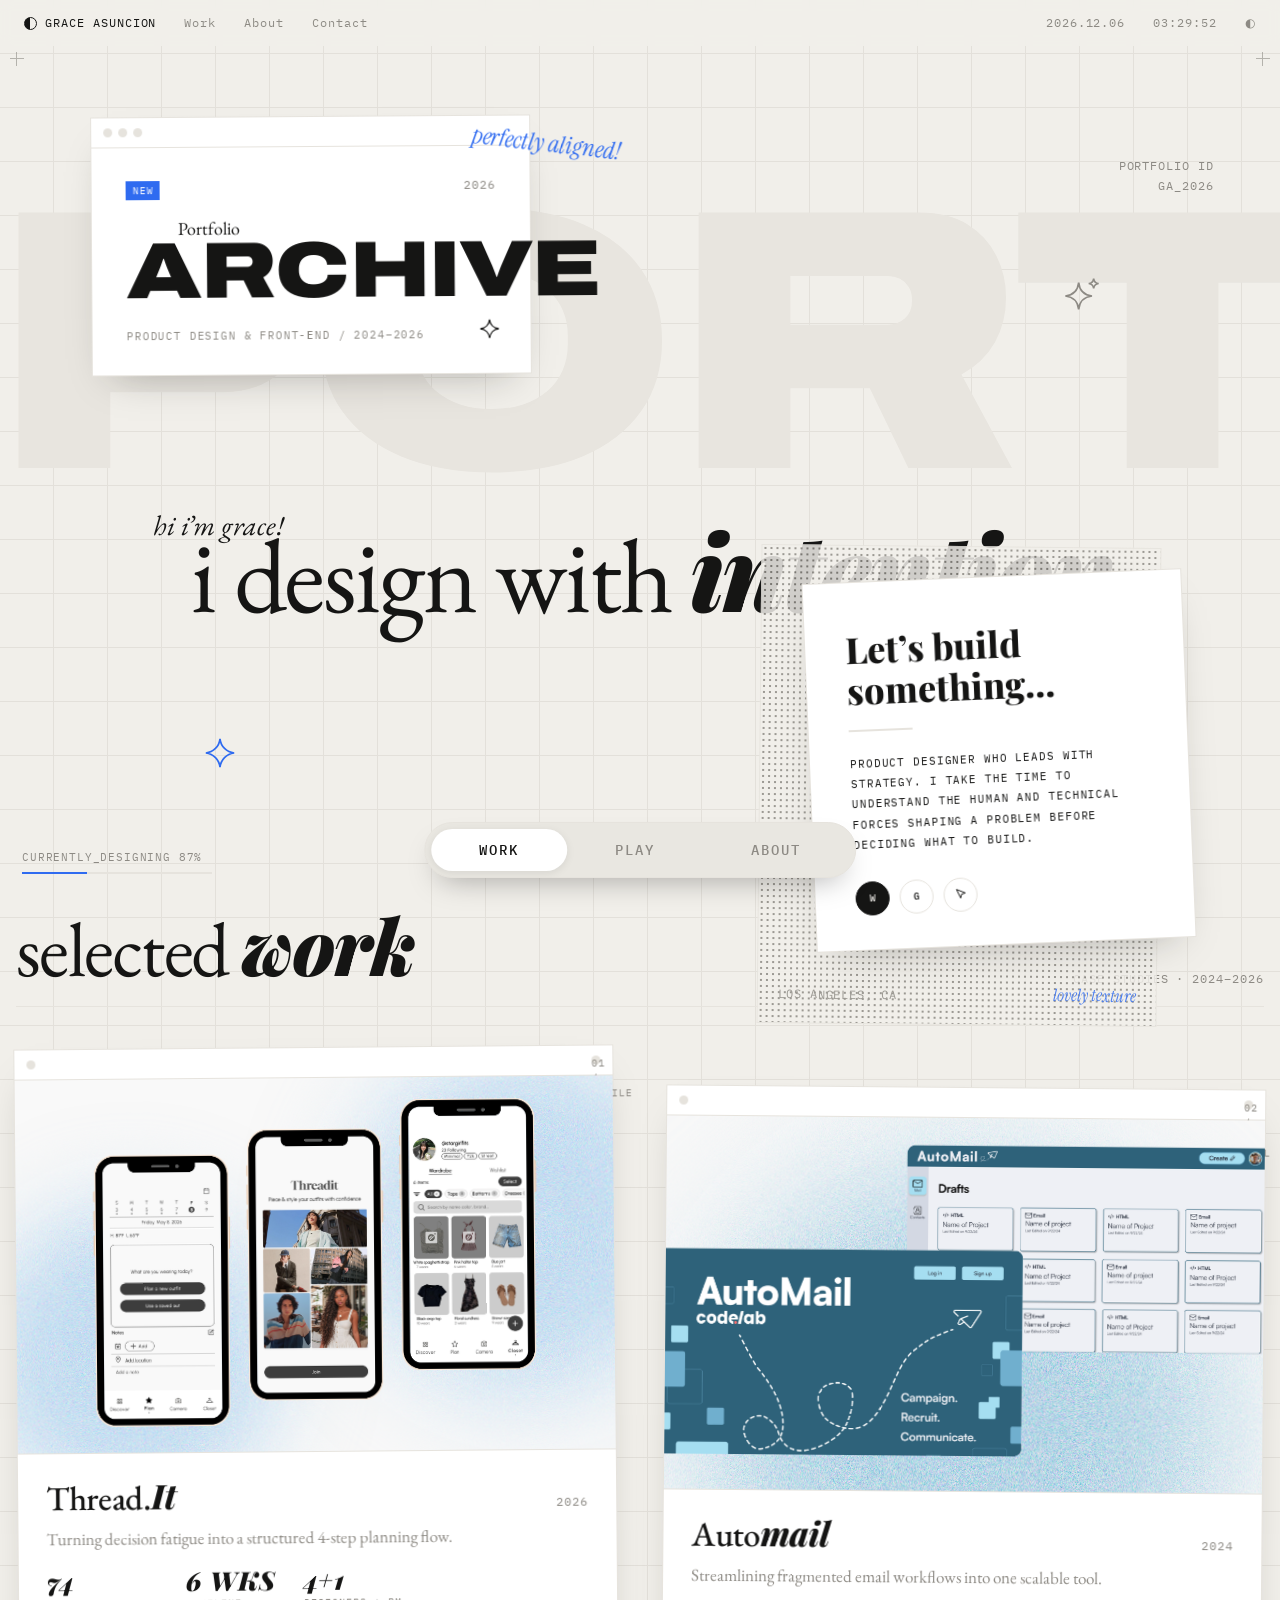
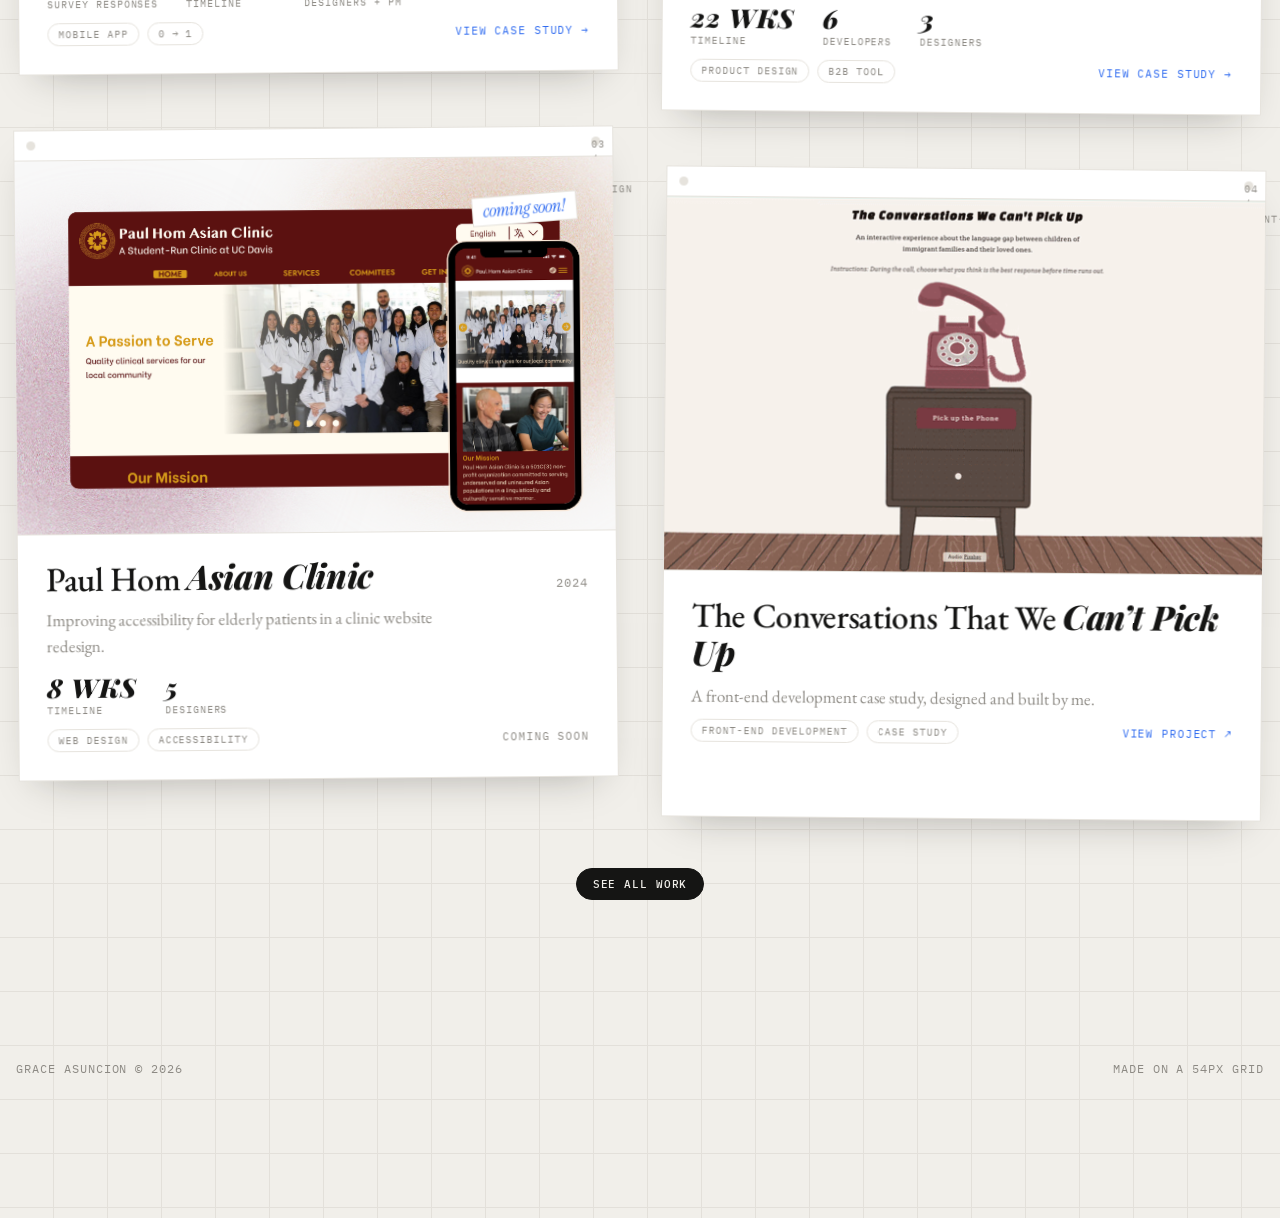
==== commit 64fc76d7: "Replace homepage with grid-paper design New index.html with Work / Play / About views, real case stu" ====
--- a/index.html
+++ b/index.html
@@ -2,189 +2,482 @@
 <html lang="en">
 <head>
 <meta charset="UTF-8">
-<meta name="viewport" content="width=device-width, initial-scale=1.0">
+<meta name="viewport" content="width=device-width, initial-scale=1.0, viewport-fit=cover">
 <title>Grace Asuncion — Portfolio</title>
+<meta name="description" content="Grace Asuncion is a product designer who leads with strategy. Case studies, side projects and contact.">
 <link rel="icon" href="favicon.svg" type="image/svg+xml">
 <link rel="preconnect" href="https://fonts.googleapis.com">
 <link rel="preconnect" href="https://fonts.gstatic.com" crossorigin>
-<link href="https://fonts.googleapis.com/css2?family=Playball&family=Space+Mono:wght@400;700&family=Work+Sans:wght@400;500;600&display=swap" rel="stylesheet">
-<link rel="stylesheet" href="styles.css">
-
-<script src="script.js" defer></script>
+<link rel="stylesheet" href="https://fonts.googleapis.com/css2?family=Archivo:wdth,wght@125,900&family=EB+Garamond:ital,wght@0,400;0,500;1,400&family=IBM+Plex+Mono:wght@400;500&family=Instrument+Serif:ital@1&family=Playfair+Display:ital,wght@1,800;1,900&display=swap">
+<style>
+/* Layout: drafting-table grid paper; pinned paper cards overlap a serif headline; a floating pill switches Work / Play / About */
+:root{
+  --paper:#f1efea; --grid:#e3e0da; --ghost:#e8e5df; --ink:#151514; --muted:#8d8a84;
+  --card:#ffffff; --line:#e6e3dd; --blue:#2f6bf0; --blue-ink:#ffffff; --shadow:0 18px 40px -22px rgba(30,28,24,.35);
+  --f-display:"Archivo","Arial Black",Impact,sans-serif;
+  --f-serif:"EB Garamond",Garamond,"Times New Roman",serif;
+  --f-italic:"Playfair Display",Georgia,serif;
+  --f-note:"Instrument Serif",Georgia,serif;
+  --f-mono:"IBM Plex Mono",ui-monospace,Consolas,monospace;
+  --cell:54px;
+}
+@media (prefers-color-scheme:dark){:root:not([data-theme="light"]){
+  --paper:#161615; --grid:#232321; --ghost:#1c1c1a; --ink:#efede7; --muted:#8f8c86;
+  --card:#1f1f1d; --line:#2e2d2a; --blue:#6e98ff; --blue-ink:#0e1220; --shadow:0 18px 40px -22px rgba(0,0,0,.8); color-scheme:dark}}
+:root[data-theme="dark"]{
+  --paper:#161615; --grid:#232321; --ghost:#1c1c1a; --ink:#efede7; --muted:#8f8c86;
+  --card:#1f1f1d; --line:#2e2d2a; --blue:#6e98ff; --blue-ink:#0e1220; --shadow:0 18px 40px -22px rgba(0,0,0,.8); color-scheme:dark}
+
+*{box-sizing:border-box}
+html{scroll-behavior:smooth}
+body{
+  background-color:var(--paper); color:var(--ink); font-family:var(--f-serif); font-size:18px; line-height:1.5;
+  background-image:linear-gradient(var(--grid) 1px,transparent 1px),linear-gradient(90deg,var(--grid) 1px,transparent 1px);
+  background-size:var(--cell) var(--cell); background-position:-1px -1px;
+  padding-left:max(16px,env(safe-area-inset-left,0px)); padding-right:max(16px,env(safe-area-inset-right,0px));
+  overflow-x:hidden;
+}
+.mono{font-family:var(--f-mono); font-size:12px; letter-spacing:.08em; text-transform:uppercase}
+.note{font-family:var(--f-note); font-style:italic; color:var(--blue); text-transform:none; letter-spacing:0}
+a{color:inherit}
+:focus-visible{outline:2px solid var(--blue); outline-offset:3px; border-radius:4px}
+
+/* ---------- menubar ---------- */
+body::before{content:"";position:fixed;inset:0 0 auto;height:env(safe-area-inset-top,0px);z-index:30;background:var(--paper)}
+.menubar{position:sticky; top:env(safe-area-inset-top,0px); z-index:20; display:flex; align-items:center; gap:28px;
+  padding-block:14px; margin-inline:calc(-1 * max(16px,env(safe-area-inset-left,0px))); padding-inline:max(24px,env(safe-area-inset-left,0px));
+  background:color-mix(in srgb,var(--paper) 88%,transparent); backdrop-filter:blur(6px); color:var(--muted)}
+.menubar .brand{display:flex; align-items:center; gap:8px; color:var(--ink)}
+.menubar .brand i{width:13px;height:13px;border-radius:50%;border:1.5px solid currentColor;background:linear-gradient(90deg,currentColor 50%,transparent 50%)}
+.menubar nav{display:flex; gap:28px; text-transform:none}
+.menubar .clock{margin-left:auto; display:flex; gap:28px; font-variant-numeric:tabular-nums}
+.menubar button.theme{all:unset; cursor:pointer; color:var(--muted)}
+.menubar button.theme:hover{color:var(--ink)}
+
+/* ---------- hero ---------- */
+.wrap{max-width:1320px; margin-inline:auto; position:relative}
+.cross{position:absolute; width:14px; height:14px; color:var(--muted); opacity:.6}
+.cross::before,.cross::after{content:"";position:absolute;background:currentColor}
+.cross::before{left:6px;top:0;width:1px;height:14px}.cross::after{top:6px;left:0;height:1px;width:14px}
+
+.hero{position:relative; height:820px}
+.ghost{position:absolute; inset:150px -2% auto -2%; font-family:var(--f-display); font-stretch:125%; font-weight:900;
+  font-size:clamp(200px,29vw,420px); line-height:.8; letter-spacing:-.02em; color:var(--ghost); user-select:none; pointer-events:none; white-space:nowrap; overflow:hidden}
+
+.window{background:var(--card); border:1px solid var(--line); box-shadow:var(--shadow)}
+.window .bar{height:30px; border-bottom:1px solid var(--line); display:flex; align-items:center; gap:6px; padding-inline:12px}
+.window .bar span{width:9px;height:9px;border-radius:50%;background:var(--line)}
+
+.archive{position:absolute; left:6%; top:70px; width:min(440px,90%); transform:rotate(-.4deg); animation:drop .9s cubic-bezier(.2,.8,.2,1) both}
+.archive .body{padding:26px 34px 30px; position:relative}
+.archive .tag{display:inline-block; background:var(--blue); color:var(--blue-ink); padding:2px 7px; font-size:10px}
+.archive .date{position:absolute; right:34px; top:30px; color:var(--muted)}
+.archive .kicker{font-size:18px; margin:14px 0 -10px 52px}
+.archive h2{font-family:var(--f-display); font-stretch:125%; font-weight:900; font-size:clamp(46px,6.2vw,82px); line-height:1; margin:0 -110px 0 0; letter-spacing:-.01em; position:relative; z-index:2}
+.archive .meta{margin-top:18px; color:var(--muted); font-size:10.5px}
+.archive .star{position:absolute; right:30px; bottom:26px}
+.archive .sticky-note{position:absolute; right:-92px; top:-20px; font-size:24px; transform:rotate(7deg)}
+
+.hello{position:absolute; left:11%; top:430px; font-size:28px; font-style:italic}
+.headline{position:absolute; left:14%; top:470px; margin:0; font-weight:400; font-size:clamp(64px,8.2vw,134px); line-height:1; letter-spacing:-.02em; white-space:nowrap}
+.headline em{font-family:var(--f-italic); font-weight:900; letter-spacing:-.03em}
+
+.letter{position:absolute; right:6%; top:500px; width:400px; animation:drop 1.1s .15s cubic-bezier(.2,.8,.2,1) both}
+.letter .back{position:absolute; inset:0 30px -80px -30px; transform:rotate(.6deg); background:var(--paper); border:1px solid var(--line);
+  background-image:radial-gradient(var(--muted) .8px,transparent .9px); background-size:6px 6px; opacity:.85}
+.letter .back .foot{position:absolute; left:20px; right:20px; bottom:16px; display:flex; justify-content:space-between; align-items:baseline; color:var(--muted); font-size:10px}
+.letter .back .foot .note{font-size:17px}
+.letter .front{position:relative; transform:rotate(-2.4deg); background:var(--card); border:1px solid var(--line); box-shadow:var(--shadow); padding:46px 40px 34px; margin:30px 0 0 20px}
+.letter h3{font-family:var(--f-italic); font-weight:800; font-size:36px; line-height:1.15; margin:0 0 18px}
+.letter hr{width:64px; border:0; border-top:2px solid var(--line); margin:0 0 22px}
+.letter p{font-size:11px; line-height:1.85; margin:0 0 26px; color:var(--ink)}
+.chips{display:flex; gap:10px}
+.chip{width:34px;height:34px;border-radius:50%;display:grid;place-items:center;font:500 10px var(--f-mono);border:1px solid var(--line);background:var(--card);color:var(--ink);text-decoration:none;cursor:pointer}
+.chip.solid{background:var(--ink);color:var(--paper);border-color:var(--ink)}
+.chip:hover{border-color:var(--blue);color:var(--blue)}
+.chip.solid:hover{background:var(--blue);border-color:var(--blue);color:var(--blue-ink)}
+
+.spark{position:absolute; color:var(--blue)}
+.spark svg{display:block}
+.spark.a{left:15%; top:690px; animation:twinkle 4s ease-in-out infinite}
+.spark.b{right:13%; top:230px; color:var(--muted); animation:twinkle 5s 1s ease-in-out infinite}
+.proj-id{position:absolute; right:4%; top:110px; color:var(--muted); line-height:1.7; text-align:right}
+
+@keyframes drop{from{transform:translateY(-14px) rotate(-1.5deg)}}
+@keyframes twinkle{50%{transform:scale(.8) rotate(20deg)}}
+
+/* ---------- sections ---------- */
+.view{padding-block:40px 160px}
+.view[hidden]{display:none!important}
+.sec-head{display:flex; align-items:end; justify-content:space-between; gap:24px; flex-wrap:wrap; border-bottom:1px solid var(--line); padding-bottom:18px; margin-bottom:40px}
+.sec-head h2{margin:0; font-weight:400; font-size:clamp(44px,6vw,80px); line-height:1; letter-spacing:-.02em}
+.sec-head h2 em{font-family:var(--f-italic); font-weight:900}
+.sec-head .mono{color:var(--muted)}
+
+/* work */
+.work-grid{display:grid; grid-template-columns:repeat(2,minmax(0,1fr)); gap:56px 48px}
+.case{display:block; text-decoration:none; transition:transform .35s cubic-bezier(.2,.8,.2,1)}
+.case:nth-child(odd){transform:rotate(-.5deg)} .case:nth-child(even){transform:rotate(.5deg) translateY(40px)}
+.case:hover{transform:rotate(0) translateY(-6px)}
+.case:nth-child(even):hover{transform:rotate(0) translateY(34px)}
+.case .bar{justify-content:space-between}
+.case .bar .dots{display:flex; gap:6px}
+.case .bar .mono{font-size:10px; color:var(--muted)}
+.thumb{aspect-ratio:16/10; max-width:100%; background:var(--paper); border-bottom:1px solid var(--line); position:relative; overflow:hidden;
+  background-image:linear-gradient(var(--grid) 1px,transparent 1px),linear-gradient(90deg,var(--grid) 1px,transparent 1px); background-size:22px 22px}
+.case .info{padding:24px 28px 28px; display:grid; gap:10px}
+.case .row{display:flex; justify-content:space-between; align-items:baseline; gap:16px; flex-wrap:wrap}
+.case h3{margin:0; font-size:34px; font-weight:500; line-height:1.1; letter-spacing:-.01em}
+.case h3 em{font-family:var(--f-italic); font-weight:800}
+.case p{margin:0; font-size:17px; color:var(--muted); max-width:52ch}
+.stats{display:flex; gap:28px; flex-wrap:wrap; margin-top:6px}
+.stats b{display:block; font:900 26px/1 var(--f-italic); font-style:italic; color:var(--ink); font-variant-numeric:tabular-nums}
+.stats span{font-size:10px; color:var(--muted)}
+.tags{display:flex; gap:8px; flex-wrap:wrap}
+.tags span{border:1px solid var(--line); border-radius:99px; padding:3px 10px; font-size:10px; color:var(--muted)}
+.case .open{color:var(--blue); font-size:11px}
+
+/* thumb mocks */
+.m-phone{position:absolute; width:26%; aspect-ratio:9/18; background:var(--card); border:1px solid var(--line); border-radius:18px; box-shadow:var(--shadow); padding:10px 8px; display:grid; gap:6px; align-content:start}
+.m-phone i,.m-desk i{display:block; background:var(--line); border-radius:4px; height:8px}
+.m-phone i.blk{height:44px}.m-phone i.acc{background:var(--blue); height:18px; border-radius:99px}
+.m-desk{position:absolute; inset:14% 10% auto 10%; height:76%; background:var(--card); border:1px solid var(--line); box-shadow:var(--shadow); display:grid; grid-template-columns:22% 1fr; overflow:hidden}
+.m-desk .side{border-right:1px solid var(--line); padding:12px; display:grid; gap:8px; align-content:start}
+.m-desk .main{padding:14px; display:grid; gap:10px; grid-template-columns:repeat(3,1fr); align-content:start}
+.m-desk .main i{height:52px}.m-desk .main i.wide{grid-column:span 3; height:70px; background:linear-gradient(180deg,transparent 40%,color-mix(in srgb,var(--blue) 25%,transparent)),var(--paper); border:1px solid var(--line)}
+.m-desk .main i.acc{background:var(--blue); height:10px; width:60%}
+.m-label{position:absolute; font-size:18px; transform:rotate(-4deg)}
+
+/* play */
+.play-grid{display:grid; grid-template-columns:repeat(auto-fill,minmax(230px,1fr)); gap:32px}
+.toy{background:var(--card); border:1px solid var(--line); box-shadow:var(--shadow); padding:16px 16px 18px; display:grid; gap:12px; transition:transform .3s}
+.toy:nth-child(3n+1){transform:rotate(-1.2deg)}.toy:nth-child(3n+2){transform:rotate(.8deg)}.toy:nth-child(3n){transform:rotate(-.3deg)}
+.toy:hover{transform:rotate(0) scale(1.02)}
+.toy .art{aspect-ratio:1; max-width:100%; background:var(--paper); display:grid; place-items:center; overflow:hidden; position:relative}
+.toy h4{margin:0; font-size:22px; font-weight:500; line-height:1.2}
+.toy .mono{font-size:10px; color:var(--muted)}
+.art .type-a{font-family:var(--f-display); font-stretch:125%; font-weight:900; font-size:96px; line-height:.8; color:var(--ink)}
+.art .type-b{font-family:var(--f-italic); font-style:italic; font-weight:900; font-size:120px; color:var(--blue)}
+.art .rings{width:70%; aspect-ratio:1; border-radius:50%; border:1px dashed var(--muted); display:grid; place-items:center}
+.art .rings::after{content:""; width:40%; aspect-ratio:1; border-radius:50%; background:var(--blue)}
+.art .bars{display:flex; gap:6px; align-items:end; height:55%}
+.art .bars i{width:14px; background:var(--ink); border-radius:2px}
+.art .bars i:nth-child(3){background:var(--blue)}
+.art .toggle{width:110px; height:56px; border-radius:99px; background:var(--blue); position:relative; cursor:pointer; border:0}
+.art .toggle::after{content:""; position:absolute; top:6px; left:60px; width:44px; height:44px; border-radius:50%; background:var(--card); transition:left .35s cubic-bezier(.5,1.6,.4,1)}
+.art .toggle[aria-pressed="false"]{background:var(--line)}
+.art .toggle[aria-pressed="false"]::after{left:6px}
+.art .grid9{display:grid; grid-template-columns:repeat(3,28px); gap:6px}
+.art .grid9 i{height:28px; border:1px solid var(--muted)}
+.art .grid9 i:nth-child(5){background:var(--blue); border-color:var(--blue)}
+
+/* about */
+.about-grid{display:grid; grid-template-columns:minmax(0,1.1fr) minmax(0,1fr); gap:56px; align-items:start}
+.bio p{font-size:24px; line-height:1.45; margin:0 0 20px; max-width:34ch; text-wrap:pretty}
+.bio p:first-child::first-letter{font-family:var(--f-italic); font-weight:900; font-style:italic}
+.panel{padding:26px 28px}
+.panel h4{margin:0 0 16px; color:var(--muted); font-weight:500}
+.process{list-style:none; margin:0; padding:0; display:grid; gap:0}
+.process li{display:grid; grid-template-columns:44px 1fr; gap:12px; padding:14px 0; border-top:1px solid var(--line)}
+.process li:first-child{border-top:0}
+.process .n{font:900 italic 26px/1 var(--f-italic); color:var(--blue)}
+.process b{font-weight:500; font-size:20px}
+.process span{display:block; font-size:15px; color:var(--muted)}
+.timeline{display:grid; gap:0}
+.timeline div{display:grid; grid-template-columns:110px 1fr; gap:12px; padding:12px 0; border-top:1px solid var(--line); font-size:17px}
+.timeline div:first-child{border-top:0}
+.timeline .mono{font-size:11px; color:var(--muted); padding-top:4px; font-variant-numeric:tabular-nums}
+.tools{display:flex; flex-wrap:wrap; gap:8px}
+.tools span{border:1px solid var(--line); padding:4px 10px; border-radius:99px; font-size:11px}
+.stack{display:grid; gap:28px}
+.contact{display:flex; align-items:center; gap:14px; flex-wrap:wrap}
+.contact code{font:500 15px var(--f-mono); user-select:all}
+.btn{font:500 11px var(--f-mono); letter-spacing:.08em; text-transform:uppercase; border:1px solid var(--ink); background:var(--ink); color:var(--paper); border-radius:99px; padding:8px 16px; cursor:pointer}
+.btn:hover{background:var(--blue); border-color:var(--blue); color:var(--blue-ink)}
+
+/* ---------- dock + status ---------- */
+.dock{position:fixed; left:50%; bottom:calc(22px + env(safe-area-inset-bottom,0px)); transform:translateX(-50%); z-index:25;
+  display:flex; padding:6px; border-radius:99px; background:color-mix(in srgb,var(--line) 70%,var(--paper)); box-shadow:0 14px 30px -14px rgba(0,0,0,.35); border:1px solid var(--line)}
+.dock .pill{position:absolute; top:6px; bottom:6px; left:6px; width:0; border-radius:99px; background:var(--card); box-shadow:0 2px 8px rgba(0,0,0,.08); transition:transform .45s cubic-bezier(.3,1.3,.5,1),width .45s}
+.dock button{all:unset; position:relative; z-index:1; cursor:pointer; font:500 14px var(--f-mono); letter-spacing:.14em; padding:12px clamp(22px,4vw,48px); color:var(--muted); border-radius:99px}
+.dock button[aria-current="true"]{color:var(--ink)}
+.dock button:focus-visible{outline:2px solid var(--blue)}
+.status{position:fixed; left:max(22px,env(safe-area-inset-left,0px)); bottom:calc(26px + env(safe-area-inset-bottom,0px)); z-index:19; color:var(--muted); font-size:10.5px; text-transform:none}
+.status .meter{height:2px; width:190px; background:var(--line); margin-top:6px; position:relative; overflow:hidden}
+.status .meter i{position:absolute; inset:0 auto 0 0; width:34%; background:var(--blue); animation:load 3.2s ease-in-out infinite alternate}
+@keyframes load{to{width:78%}}
+
+footer{padding-block:0 140px; display:flex; justify-content:space-between; gap:16px; flex-wrap:wrap; color:var(--muted)}
+
+/* ---------- responsive ---------- */
+@media (max-width:1100px){
+  .letter{right:2%; width:340px}
+  .archive .sticky-note{right:-40px}
+}
+@media (max-width:900px){
+  .menubar nav{display:none}
+  .hero{height:auto; display:flex; flex-direction:column; gap:28px; padding-block:40px 60px}
+  .ghost{inset:120px -4% auto -4%; font-size:46vw}
+  .archive,.hello,.headline,.letter,.proj-id{position:relative; left:auto; right:auto; top:auto; bottom:auto}
+  .archive{width:100%; max-width:440px}
+  .archive h2{margin-right:0; font-size:clamp(40px,12vw,72px)}
+  .archive .sticky-note{right:8px; top:-30px; font-size:20px}
+  .headline{white-space:normal; font-size:clamp(52px,14vw,96px); margin-top:-18px}
+  .hello{margin-bottom:-10px; padding-left:4px}
+  .letter{width:100%; max-width:400px; align-self:flex-end; margin-bottom:60px}
+  .letter .back{inset:0 10px -70px -10px}
+  .letter .front{margin:30px 0 0 6px; padding:36px 26px 28px}
+  .spark.a{left:auto; right:10%; top:auto; bottom:30%}
+  .spark.b{top:110px; right:4%}
+  .proj-id{align-self:flex-end}
+  .work-grid,.about-grid{grid-template-columns:minmax(0,1fr)}
+  .case:nth-child(even){transform:rotate(.5deg)}
+  .case:nth-child(even):hover{transform:rotate(0) translateY(-6px)}
+  .status{display:none}
+}
+@media (max-width:520px){
+  .menubar{gap:14px} .menubar .clock .d{display:none}
+  .case .info{padding:20px}
+  .case h3{font-size:28px}
+  .bio p{font-size:21px}
+  .timeline div{grid-template-columns:90px 1fr}
+  .dock button{font-size:12px; padding:11px 18px}
+}
+@media (prefers-reduced-motion:reduce){*,*::before,*::after{animation:none!important; transition:none!important} html{scroll-behavior:auto}}
+
+/* ---------- real-content additions ---------- */
+html,body{margin:0}
+body{font-size:18px}
+.menubar nav a{text-decoration:none}
+.menubar nav a:hover{color:var(--ink)}
+.thumb img{position:absolute; inset:0; width:100%; height:100%; object-fit:cover}
+.thumb .m-label{z-index:1; background:var(--card); padding:0 10px; border:1px solid var(--line)}
+.view,#contact{scroll-margin-top:72px}
+.case.soon{cursor:default}
+.case.soon .open{color:var(--muted)}
+.toy{text-decoration:none; color:inherit}
+.toy .art img{position:absolute; inset:0; width:100%; height:100%; object-fit:cover}
+.more{display:flex; justify-content:center; margin-top:88px}
+.more a{text-decoration:none}
+.bio .portrait{width:min(320px,100%); padding:10px 10px 34px; transform:rotate(-1.5deg); margin-bottom:32px; position:relative}
+.bio .portrait img{display:block; width:100%; aspect-ratio:4/5; object-fit:cover}
+.bio .portrait .note{position:absolute; right:14px; bottom:6px; font-size:19px}
+.links{display:grid; gap:10px}
+.links a{font:500 14px var(--f-mono); text-decoration:none; overflow-wrap:anywhere}
+.links a:hover{color:var(--blue)}
+</style>
 </head>
-<body class="is-page-enter">
-
-<nav class="site-nav">
-  <div class="nav-inner">
-    <a href="index.html" class="brand">
-      <img src="media/logo.png" alt="Grace Asuncion" class="brand-logo">
-    </a>
-    <ul>
-      <li><a href="work.html" class="nav-link">Work()</a></li>
-      <li><a href="about.html" class="nav-link">About()</a></li>
-    </ul>
-  </div>
+<body>
+
+<header class="menubar mono">
+  <a class="brand" href="index.html" style="text-decoration:none"><i aria-hidden="true"></i>GRACE ASUNCION</a>
+  <nav aria-label="Pages"><a href="work.html">Work</a><a href="about.html">About</a><a href="#contact" data-go="about">Contact</a></nav>
+  <div class="clock"><span class="d" id="date">2026.10.27</span><span id="time">12:00:00</span><button class="theme mono" id="themeBtn" type="button" aria-label="Switch light or dark theme">◐</button></div>
+</header>
+
+<main class="wrap">
+  <section class="hero" aria-label="Introduction">
+    <span class="cross" style="left:-6px;top:6px"></span><span class="cross" style="right:-6px;top:6px"></span>
+    <div class="ghost" aria-hidden="true">PORT</div>
+
+    <article class="archive window">
+      <div class="bar"><span></span><span></span><span></span></div>
+      <div class="body">
+        <span class="tag mono">New</span>
+        <span class="date mono">2026</span>
+        <div class="kicker">Portfolio</div>
+        <h2>ARCHIVE</h2>
+        <div class="meta mono">Product design &amp; front-end / 2024–2026</div>
+        <span class="star" aria-hidden="true"><svg width="22" height="22" viewBox="0 0 24 24" fill="none" stroke="currentColor" stroke-width="1.4"><path d="M12 2c.6 5.4 4.6 9.4 10 10-5.4.6-9.4 4.6-10 10-.6-5.4-4.6-9.4-10-10 5.4-.6 9.4-4.6 10-10Z"/></svg></span>
+        <span class="sticky-note note">perfectly aligned!</span>
+      </div>
+    </article>
+
+    <p class="hello">hi i’m grace!</p>
+    <h1 class="headline">i design with <em>intention</em></h1>
+
+    <aside class="letter" aria-label="Intro note">
+      <div class="back"><div class="foot"><span class="mono">Los Angeles, CA</span><span class="note">lovely texture</span></div></div>
+      <div class="front">
+        <h3>Let’s build something…</h3>
+        <hr>
+        <p class="mono">Product designer who leads with strategy. I take the time to understand the human and technical forces shaping a problem before deciding what to build.</p>
+        <div class="chips">
+          <a class="chip solid" href="#work" data-go="work" title="See my work">W</a>
+          <a class="chip" href="#about" data-go="about" title="About me">G</a>
+          <a class="chip" href="#contact" data-go="about" title="Contact" aria-label="Contact"><svg width="13" height="13" viewBox="0 0 24 24" fill="none" stroke="currentColor" stroke-width="1.8"><path d="M4 3l16 7-7 2-2 7z"/></svg></a>
+        </div>
+      </div>
+    </aside>
+
+    <span class="spark a" aria-hidden="true"><svg width="34" height="34" viewBox="0 0 24 24" fill="none" stroke="currentColor" stroke-width="1.2"><path d="M12 2c.6 5.4 4.6 9.4 10 10-5.4.6-9.4 4.6-10 10-.6-5.4-4.6-9.4-10-10 5.4-.6 9.4-4.6 10-10Z"/></svg></span>
+    <span class="spark b" aria-hidden="true"><svg width="40" height="40" viewBox="0 0 24 24" fill="none" stroke="currentColor" stroke-width="1"><path d="M10 4c.5 4.6 3.4 7.5 8 8-4.6.5-7.5 3.4-8 8-.5-4.6-3.4-7.5-8-8 4.6-.5 7.5-3.4 8-8Z"/><path d="M19 1.5c.2 1.8 1.3 2.9 3 3-1.7.2-2.8 1.3-3 3-.2-1.7-1.3-2.8-3-3 1.7-.1 2.8-1.2 3-3Z"/></svg></span>
+    <div class="proj-id mono">Portfolio ID<br>GA_2026</div>
+  </section>
+
+  <!-- WORK -->
+  <section class="view" id="work" aria-labelledby="work-h">
+    <div class="sec-head">
+      <h2 id="work-h">selected <em>work</em></h2>
+      <span class="mono">Case studies · 2024–2026</span>
+    </div>
+    <div class="work-grid">
+      <a class="case window" href="thread-it.html">
+        <div class="bar"><span class="dots"><span></span><span></span><span></span></span><span class="mono">01 / Mobile app</span></div>
+        <div class="thumb"><img src="media/thread.it-cover.png" alt="Thread.It app screens"></div>
+        <div class="info">
+          <div class="row"><h3>Thread.<em>It</em></h3><span class="mono" style="color:var(--muted)">2026</span></div>
+          <p>Turning decision fatigue into a structured 4-step planning flow.</p>
+          <div class="stats mono"><div><b>74</b><span>Survey responses</span></div><div><b>6 wks</b><span>Timeline</span></div><div><b>4+1</b><span>Designers + PM</span></div></div>
+          <div class="row"><div class="tags mono"><span>Mobile app</span><span>0 → 1</span></div><span class="open mono">View case study →</span></div>
+        </div>
+      </a>
+
+      <a class="case window" href="automail.html">
+        <div class="bar"><span class="dots"><span></span><span></span><span></span></span><span class="mono">02 / B2B tool</span></div>
+        <div class="thumb"><img src="media/automail-cover.png" alt="Automail app screens"></div>
+        <div class="info">
+          <div class="row"><h3>Auto<em>mail</em></h3><span class="mono" style="color:var(--muted)">2024</span></div>
+          <p>Streamlining fragmented email workflows into one scalable tool.</p>
+          <div class="stats mono"><div><b>22 wks</b><span>Timeline</span></div><div><b>6</b><span>Developers</span></div><div><b>3</b><span>Designers</span></div></div>
+          <div class="row"><div class="tags mono"><span>Product design</span><span>B2B tool</span></div><span class="open mono">View case study →</span></div>
+        </div>
+      </a>
+
+      <div class="case window soon">
+        <div class="bar"><span class="dots"><span></span><span></span><span></span></span><span class="mono">03 / Web design</span></div>
+        <div class="thumb"><img src="media/paul%20hom-cover.png" alt="Paul Hom Asian Clinic website screens"><span class="m-label note" style="right:6%;top:10%">coming soon!</span></div>
+        <div class="info">
+          <div class="row"><h3>Paul Hom <em>Asian Clinic</em></h3><span class="mono" style="color:var(--muted)">2024</span></div>
+          <p>Improving accessibility for elderly patients in a clinic website redesign.</p>
+          <div class="stats mono"><div><b>8 wks</b><span>Timeline</span></div><div><b>5</b><span>Designers</span></div></div>
+          <div class="row"><div class="tags mono"><span>Web design</span><span>Accessibility</span></div><span class="open mono">Coming soon</span></div>
+        </div>
+      </div>
+
+      <a class="case window" href="https://graceasuncion.github.io/des157b/capstone/version3/index.html" target="_blank" rel="noopener">
+        <div class="bar"><span class="dots"><span></span><span></span><span></span></span><span class="mono">04 / Front-end</span></div>
+        <div class="thumb"><img src="media/conversation-cover.gif" alt="The Conversations That We Can't Pick Up preview"></div>
+        <div class="info">
+          <div class="row"><h3>The Conversations That We <em>Can’t Pick Up</em></h3></div>
+          <p>A front-end development case study, designed and built by me.</p>
+          <div class="row"><div class="tags mono"><span>Front-end development</span><span>Case study</span></div><span class="open mono">View project ↗</span></div>
+        </div>
+      </a>
+    </div>
+    <div class="more"><a class="btn" href="work.html">See all work</a></div>
+  </section>
+
+  <!-- PLAY -->
+  <section class="view" id="play" aria-labelledby="play-h" hidden>
+    <div class="sec-head">
+      <h2 id="play-h">things i <em>play</em> with</h2>
+      <span class="mono">Side quests · off the clock</span>
+    </div>
+    <div class="play-grid">
+      <a class="toy" href="https://graceasuncion.github.io/des157a/game/v2-final-version/index.html" target="_blank" rel="noopener"><div class="art"><img src="media/forest-brawl-cover.gif" alt="Forest Brawl gameplay"></div><h4>Forest Brawl ↗</h4><span class="mono">Browser game · front-end</span></a>
+      <div class="toy"><div class="art"><img src="media/concert.jpg" alt="Grace at a concert"></div><h4>Seeing my fav artists live</h4><span class="mono">Concerts</span></div>
+      <div class="toy"><div class="art"><img src="media/ff7.jpg" alt="Final Fantasy VII"></div><h4>Playing the Final Fantasy VII games</h4><span class="mono">Currently</span></div>
+      <div class="toy"><div class="art"><img src="media/pokemon.jpg" alt="Pokémon"></div><h4>Exploring my niches, one side quest at a time</h4><span class="mono">Big Pokémon fan</span></div>
+    </div>
+  </section>
+
+  <!-- ABOUT -->
+  <section class="view" id="about" aria-labelledby="about-h" hidden>
+    <div class="sec-head">
+      <h2 id="about-h">about <em>grace</em></h2>
+      <span class="mono">Product designer · Los Angeles</span>
+    </div>
+    <div class="about-grid">
+      <div class="bio">
+        <figure class="portrait window" style="margin-inline:0"><img src="media/grac-smiling-grad.jpg" alt="Grace Asuncion smiling at graduation"><span class="note">that’s me!</span></figure>
+        <p>I’m a product designer who leads with strategy, taking the time to understand the human and technical forces shaping a problem before deciding what to build.</p>
+        <p>Growing up in Los Angeles, I was surrounded by different perspectives and ways of seeing the world. That taught me to pay attention to context, to what’s unspoken, and to the details people assume you’ll notice.</p>
+        <p><a href="about.html" class="open mono" style="color:var(--blue)">More about me →</a></p>
+      </div>
+      <div class="stack">
+        <div class="window"><div class="bar"><span></span><span></span><span></span></div><div class="panel">
+          <h4 class="mono">Recent projects</h4>
+          <div class="timeline">
+            <div><span class="mono">2026 · 6 wks</span><span>Product Designer, Thread.It</span></div>
+            <div><span class="mono">2024 · 22 wks</span><span>Product Designer, Automail</span></div>
+            <div><span class="mono">2024 · 8 wks</span><span>Product Designer, Paul Hom Asian Clinic</span></div>
+          </div>
+        </div></div>
+        <div class="window"><div class="bar"><span></span><span></span><span></span></div><div class="panel">
+          <h4 class="mono">Toolkit</h4>
+          <div class="tools mono"><span>Figma</span><span>FigJam</span><span>User research</span><span>Surveys &amp; interviews</span><span>Notion</span><span>Airtable</span><span>Claude</span><span>HTML / CSS / JS</span></div>
+        </div></div>
+        <div class="window" id="contact"><div class="bar"><span></span><span></span><span></span></div><div class="panel">
+          <h4 class="mono">Let’s chat!</h4>
+          <div class="contact"><code id="email">gracehasuncion@gmail.com</code><button class="btn" type="button" id="copyBtn">Copy email</button></div>
+          <div class="links" style="margin-top:16px"><a href="https://www.linkedin.com/in/gracehasuncion/" target="_blank" rel="noopener">linkedin.com/in/gracehasuncion ↗</a></div>
+        </div></div>
+      </div>
+    </div>
+  </section>
+
+  <footer class="mono"><span>Grace Asuncion © 2026</span><span>Made on a 54px grid</span></footer>
+</main>
+
+<div class="status mono">CURRENTLY_DESIGNING 87%<div class="meter"><i></i></div></div>
+
+<nav class="dock" aria-label="Sections">
+  <span class="pill" aria-hidden="true"></span>
+  <button type="button" data-view="work" aria-current="true">WORK</button>
+  <button type="button" data-view="play" aria-current="false">PLAY</button>
+  <button type="button" data-view="about" aria-current="false">ABOUT</button>
 </nav>
 
-<header class="hero doodle-field">
-  <!-- doodles -->
-  <div class="doodle" style="top:24%; right:6%; width:24px; height:24px; --r:-8deg;">
-    <svg viewBox="0 0 20 20" fill="var(--ink-soft)"><rect x="7" y="7" width="6" height="6" transform="rotate(45 10 10)"/></svg>
-  </div>
-  <div class="doodle" style="top:17%; right:32%; width:30px; height:30px; --r:10deg; animation-delay:1s;">
-    <svg viewBox="0 0 20 20" fill="none" stroke="var(--pink-deep)" stroke-width="1.6" stroke-linecap="round"><path d="M10 2v16M2 10h16M4.5 4.5l11 11M15.5 4.5l-11 11"/></svg>
-  </div>
-  <div class="doodle" style="top:30%; right:4%; width:26px; height:26px; --r:6deg; animation-delay:2s;">
-    <svg viewBox="0 0 20 20" fill="none" stroke="var(--green-deep)" stroke-width="1.6"><circle cx="10" cy="10" r="7"/></svg>
-  </div>
-  <div class="doodle" style="top:43%; right:24%; width:28px; height:28px; --r:8deg; animation-delay:0.8s;">
-    <svg viewBox="0 0 20 20" fill="none" stroke="var(--yellow-deep)" stroke-width="1.6"><circle cx="10" cy="10" r="7"/></svg>
-  </div>
-  <div class="doodle" style="top:57%; right:2%; width:22px; height:22px; --r:-4deg; animation-delay:1.4s;">
-    <svg viewBox="0 0 20 20" fill="none" stroke="var(--yellow-deep)" stroke-width="1.6"><rect x="6" y="6" width="8" height="8" transform="rotate(45 10 10)"/></svg>
-  </div>
-  <div class="doodle" style="top:70%; right:34%; width:30px; height:30px; --r:0deg; animation-delay:0.6s;">
-    <svg viewBox="0 0 20 20" fill="none" stroke="var(--ink)" stroke-width="1.6"><circle cx="10" cy="10" r="7"/></svg>
-  </div>
-  <div class="doodle" style="top:88%; right:14%; width:24px; height:24px; --r:-10deg; animation-delay:1.8s;">
-    <svg viewBox="0 0 20 20" fill="var(--blue-deep)"><path d="M10 1 12.06 7.17 18.56 7.22 13.33 11.08 15.29 17.28 10 13.5 4.71 17.28 6.67 11.08 1.44 7.22 7.94 7.17 Z"/></svg>
-  </div>
-  <div class="doodle" style="top:10%; left:5%; width:26px; height:26px; --r:-10deg; animation-delay:0.4s;">
-    <svg viewBox="0 0 20 20" fill="none" stroke="var(--yellow-deep)" stroke-width="1.5" stroke-linejoin="round"><path d="M10 1 12.06 7.17 18.56 7.22 13.33 11.08 15.29 17.28 10 13.5 4.71 17.28 6.67 11.08 1.44 7.22 7.94 7.17 Z"/></svg>
-  </div>
-  <div class="doodle" style="top:6%; right:20%; width:16px; height:16px; --r:12deg; animation-delay:2.4s;">
-    <svg viewBox="0 0 20 20" fill="var(--pink-deep)"><path d="M10 1 12.06 7.17 18.56 7.22 13.33 11.08 15.29 17.28 10 13.5 4.71 17.28 6.67 11.08 1.44 7.22 7.94 7.17 Z"/></svg>
-  </div>
-  <div class="doodle" style="bottom:22%; left:20%; width:16px; height:16px; --r:-14deg; animation-delay:1.1s;">
-    <svg viewBox="0 0 20 20" fill="var(--green-deep)"><path d="M10 1 12.06 7.17 18.56 7.22 13.33 11.08 15.29 17.28 10 13.5 4.71 17.28 6.67 11.08 1.44 7.22 7.94 7.17 Z"/></svg>
-  </div>
-  <div class="doodle" style="top:34%; left:11%; width:22px; height:22px; --r:6deg; animation-delay:1.2s;">
-    <svg viewBox="0 0 20 20" fill="none" stroke="var(--pink-deep)" stroke-width="1.6"><circle cx="10" cy="10" r="7"/></svg>
-  </div>
-  <div class="doodle" style="top:58%; left:4%; width:28px; height:28px; --r:8deg; animation-delay:2.2s;">
-    <svg viewBox="0 0 20 20" fill="none" stroke="var(--green-deep)" stroke-width="1.6" stroke-linecap="round"><path d="M10 2v16M2 10h16M4.5 4.5l11 11M15.5 4.5l-11 11"/></svg>
-  </div>
-  <div class="doodle" style="bottom:16%; left:14%; width:20px; height:20px; --r:-4deg; animation-delay:1.6s;">
-    <svg viewBox="0 0 20 20" fill="none" stroke="var(--ink)" stroke-width="1.6"><circle cx="10" cy="10" r="7"/></svg>
-  </div>
-  <div class="doodle" style="bottom:6%; left:5%; width:30px; height:30px; --r:5deg; animation-delay:0.9s;">
-    <svg viewBox="0 0 20 20" fill="none" stroke="var(--blue-deep)" stroke-width="1.6"><rect x="6" y="6" width="8" height="8" transform="rotate(45 10 10)"/></svg>
-  </div>
-
-  <div class="hero-content wrap">
-    <div class="hero-card-group">
-      <div class="hero-greeting sticky-card rot-r">
-        <p class="hero-greeting-text">Hi, I&rsquo;m Grace!</p>
-      </div>
-
-      <div class="hero-card sticky-card">
-        <div class="hero-tape" aria-hidden="true"></div>
-        <p class="hero-statement">
-          Product Designer who turns ambiguity into <span class="statement-highlight pink">clear, strategic decisions</span>, backed by <span class="statement-highlight blue">research and driven by intention</span>.
-        </p>
-      </div>
-    </div>
-
-  </div>
-
-  <a href="index.html#work" class="scroll-cue">
-    <span>Scroll to see my work</span>
-    <svg viewBox="0 0 16 16" fill="none" stroke="currentColor" stroke-width="1.6" stroke-linecap="round" stroke-linejoin="round"><path d="M8 2v11M3 9l5 5 5-5"/></svg>
-  </a>
-
-  <p class="last-updated">Last updated Aug 2026</p>
-</header>
-
-<main class="wrap" id="work">
-  <div class="section-intro">
-    <h2 class="section-title">Case Studies</h2>
-  </div>
-
-  <div class="project-grid">
-    <a class="project-card" href="thread-it.html">
-      <div class="thumb has-image"><span class="index">01</span><img src="media/thread.it-cover.png" alt="Thread.It app screens"></div>
-      <div class="card-body">
-        <p class="impact-line">Turning Decision Fatigue Into a Structured 4-Step Planning Flow</p>
-        <div class="card-top">
-          <h3>Thread.It</h3>
-        </div>
-        <div class="tag-row">
-          <span class="tag">Mobile App</span>
-          <span class="tag">0 &rarr; 1</span>
-        </div>
-        <span class="view-link">View case study &rarr;</span>
-      </div>
-    </a>
-
-    <a class="project-card" href="automail.html">
-      <div class="thumb has-image"><span class="index">02</span><img src="media/automail-cover.png" alt="AutoMail app screens"></div>
-      <div class="card-body">
-        <p class="impact-line">Streamlining Fragmented Email Workflows Into One Scalable Tool</p>
-        <div class="card-top">
-          <h3>Automail</h3>
-        </div>
-        <div class="tag-row">
-          <span class="tag">Product Design</span>
-          <span class="tag">B2B Tool</span>
-        </div>
-        <span class="view-link">View case study &rarr;</span>
-      </div>
-    </a>
-
-    <div class="project-card" data-status="coming-soon">
-      <div class="thumb has-image"><span class="index">03</span><img src="media/paul%20hom-cover.png" alt="Paul Hom Asian Clinic website screens"></div>
-      <div class="card-body">
-        <p class="impact-line">Improving Accessibility for Elderly Patients in a Clinic Website Redesign</p>
-        <div class="card-top">
-          <h3>Paul Hom Asian Clinic</h3>
-        </div>
-        <div class="tag-row">
-          <span class="tag">Web Design</span>
-          <span class="tag">Accessibility</span>
-        </div>
-        <span class="view-link">Coming soon</span>
-      </div>
-    </div>
-  </div>
-
-  <a href="work.html" class="see-more-btn">See more work</a>
-
-</main>
-
-<footer class="site-footer doodle-field" id="contact">
-  <div class="doodle" style="top:10%; right:10%; width:24px; height:24px; --r:-6deg;">
-    <svg viewBox="0 0 20 20" fill="none" stroke="var(--green-deep)" stroke-width="1.6"><circle cx="10" cy="10" r="7"/></svg>
-  </div>
-  <div class="doodle" style="top:30%; right:22%; width:22px; height:22px; --r:8deg; animation-delay:0.6s;">
-    <svg viewBox="0 0 20 20" fill="none" stroke="var(--pink-deep)" stroke-width="1.6" stroke-linecap="round"><path d="M10 2v16M2 10h16M4.5 4.5l11 11M15.5 4.5l-11 11"/></svg>
-  </div>
-  <div class="doodle" style="bottom:34%; right:6%; width:26px; height:26px; --r:4deg; animation-delay:1.1s;">
-    <svg viewBox="0 0 40 40" fill="var(--yellow-deep)"><path d="M20 2 C21 14 26 19 38 20 C26 21 21 26 20 38 C19 26 14 21 2 20 C14 19 19 14 20 2 Z"/></svg>
-  </div>
-  <div class="doodle" style="bottom:14%; right:16%; width:20px; height:20px; --r:-4deg; animation-delay:1.6s;">
-    <svg viewBox="0 0 20 20" fill="none" stroke="var(--ink)" stroke-width="1.6"><rect x="6" y="6" width="8" height="8" transform="rotate(45 10 10)"/></svg>
-  </div>
-  <div class="doodle" style="bottom:10%; left:6%; width:22px; height:22px; --r:6deg; animation-delay:0.3s;">
-    <svg viewBox="0 0 40 40" fill="var(--blue-deep)"><path d="M20 2 C21 14 26 19 38 20 C26 21 21 26 20 38 C19 26 14 21 2 20 C14 19 19 14 20 2 Z"/></svg>
-  </div>
-
-  <div class="wrap footer-inner">
-    <div class="footer-lead">
-      <h2 class="footer-headline">Let&rsquo;s chat!</h2>
-
-      <div class="footer-contact-list">
-        <a href="mailto:gracehasuncion@gmail.com">gracehasuncion@gmail.com</a>
-        <a href="https://www.linkedin.com/in/gracehasuncion/">linkedin.com/in/gracehasuncion/</a>
-
-      </div>
-    </div>
-
-    <div class="footer-bottom-row">
-      <img src="media/logo.png" alt="Grace Asuncion" class="footer-logo">
-      <p class="footer-signature">Grace Asuncion &nbsp;&nbsp; &copy; 2026</p>
-    </div>
-  </div>
-</footer>
-
+<script>
+(function(){
+  const pad=n=>String(n).padStart(2,'0');
+  const dEl=document.getElementById('date'), tEl=document.getElementById('time');
+  function tick(){const d=new Date();dEl.textContent=d.getFullYear()+'.'+pad(d.getMonth()+1)+'.'+pad(d.getDate());tEl.textContent=pad(d.getHours())+':'+pad(d.getMinutes())+':'+pad(d.getSeconds())}
+  tick(); setInterval(tick,1000);
+
+  const views=['work','play','about'];
+  const buttons=[...document.querySelectorAll('.dock button')];
+  const pill=document.querySelector('.dock .pill');
+  function placePill(btn){pill.style.width=btn.offsetWidth+'px';pill.style.transform='translateX('+(btn.offsetLeft-6)+'px)'}
+  function show(name,target){
+    if(!views.includes(name)) name='work';
+    views.forEach(v=>document.getElementById(v).hidden=v!==name);
+    buttons.forEach(b=>{const on=b.dataset.view===name;b.setAttribute('aria-current',on);if(on)placePill(b)});
+    if(target) document.getElementById(target).scrollIntoView({block:'start'});
+  }
+  buttons.forEach(b=>b.addEventListener('click',()=>show(b.dataset.view,b.dataset.view)));
+  document.querySelectorAll('[data-go]').forEach(a=>a.addEventListener('click',e=>{
+    e.preventDefault(); const target=a.getAttribute('href').slice(1); show(a.dataset.go,target); history.replaceState(null,'','#'+target);
+  }));
+  // index.html#contact links from the other pages open the About view at the contact card
+  function fromHash(){
+    const hash=location.hash.slice(1);
+    if(hash==='contact') show('about','contact');
+    else show(hash||'work', hash && views.includes(hash) ? hash : null);
+  }
+  fromHash();
+  addEventListener('hashchange',fromHash);
+  // re-run once images have loaded so the jump lands at the right spot
+  addEventListener('load',()=>{if(location.hash.length>1) fromHash()});
+  addEventListener('resize',()=>placePill(document.querySelector('.dock button[aria-current="true"]')));
+  document.fonts&&document.fonts.ready.then(()=>placePill(document.querySelector('.dock button[aria-current="true"]')));
+
+  const root=document.documentElement;
+  try{const t=localStorage.getItem('ga-theme'); if(t) root.dataset.theme=t}catch(e){}
+  document.getElementById('themeBtn').addEventListener('click',()=>{
+    const dark=root.dataset.theme?root.dataset.theme==='dark':matchMedia('(prefers-color-scheme: dark)').matches;
+    root.dataset.theme=dark?'light':'dark';
+    try{localStorage.setItem('ga-theme',root.dataset.theme)}catch(e){}
+  });
+
+  const copyBtn=document.getElementById('copyBtn'), email=document.getElementById('email');
+  copyBtn.addEventListener('click',()=>{
+    const done=()=>{copyBtn.textContent='Copied';setTimeout(()=>copyBtn.textContent='Copy email',1600)};
+    const fallback=()=>{const r=document.createRange();r.selectNodeContents(email);const s=getSelection();s.removeAllRanges();s.addRange(r);copyBtn.textContent='Selected'};
+    try{navigator.clipboard.writeText(email.textContent).then(done,fallback)}catch(e){fallback()}
+  });
+})();
+</script>
 </body>
 </html>
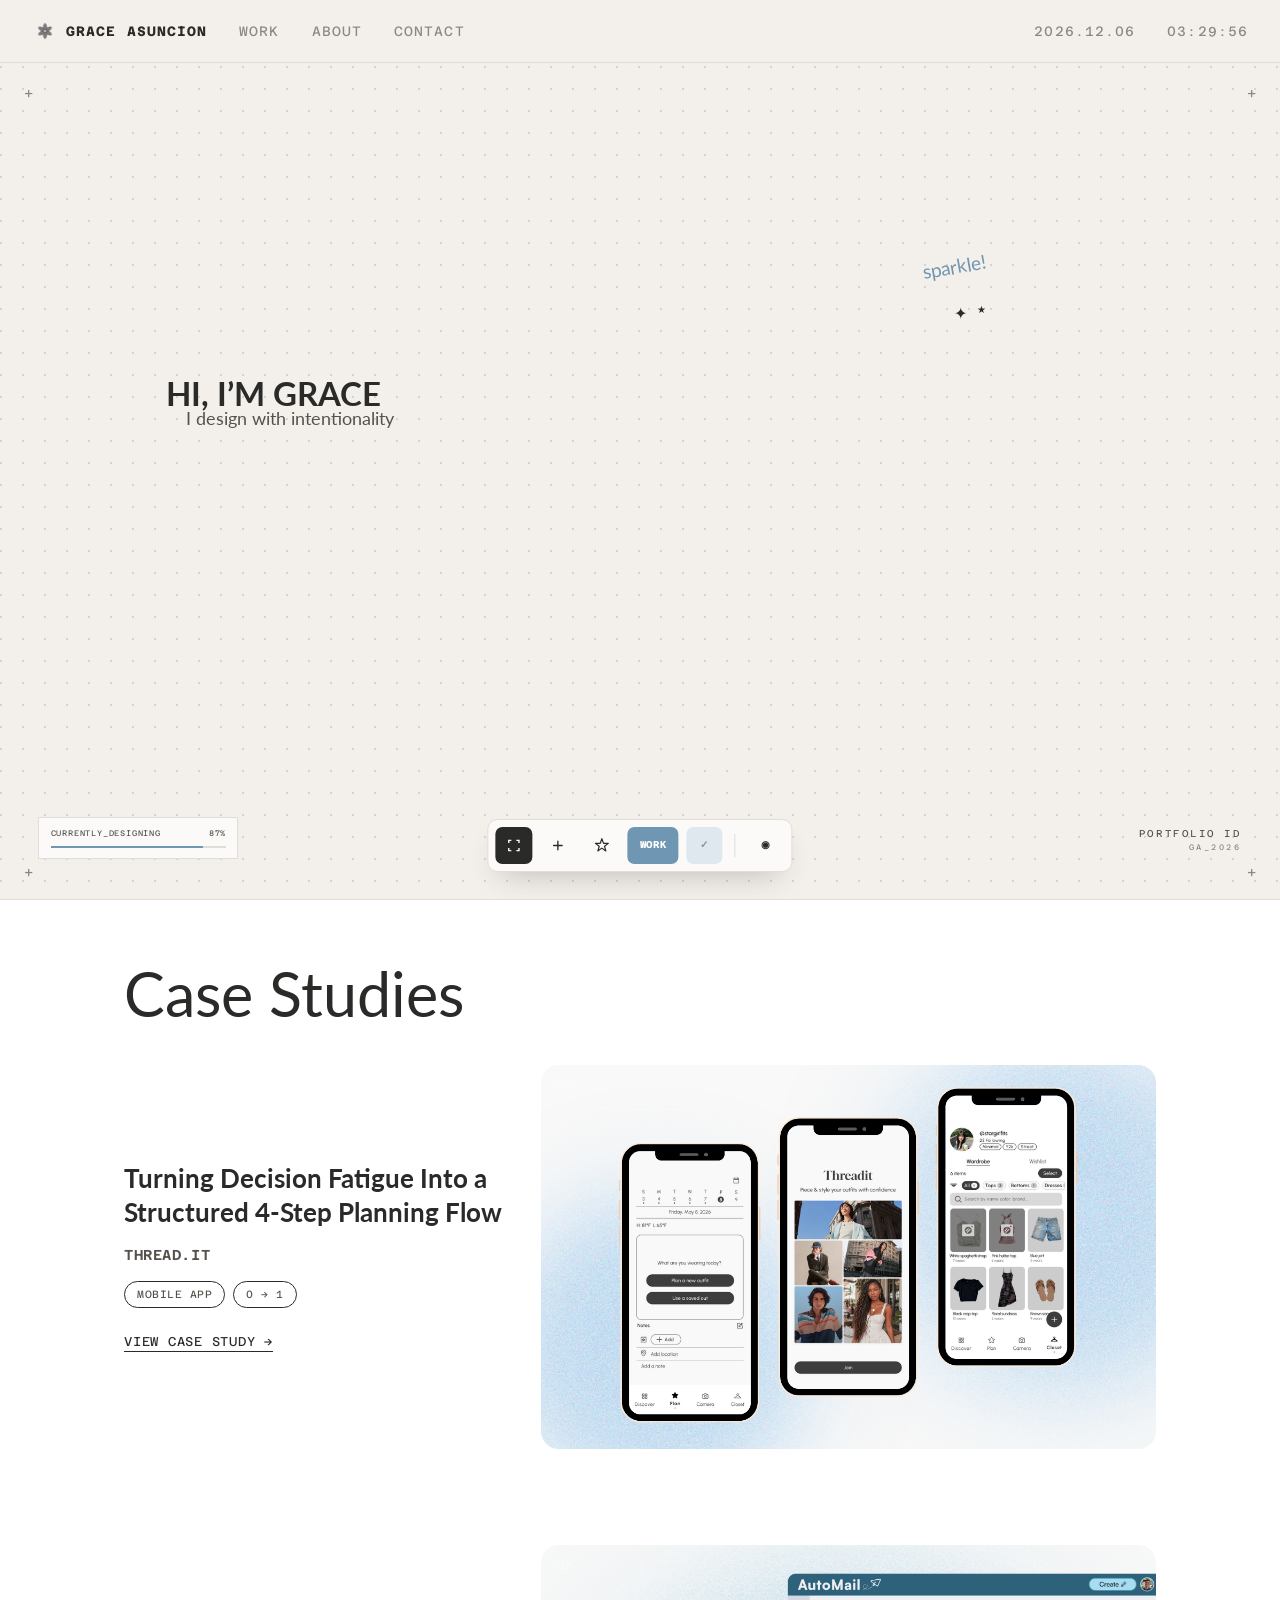
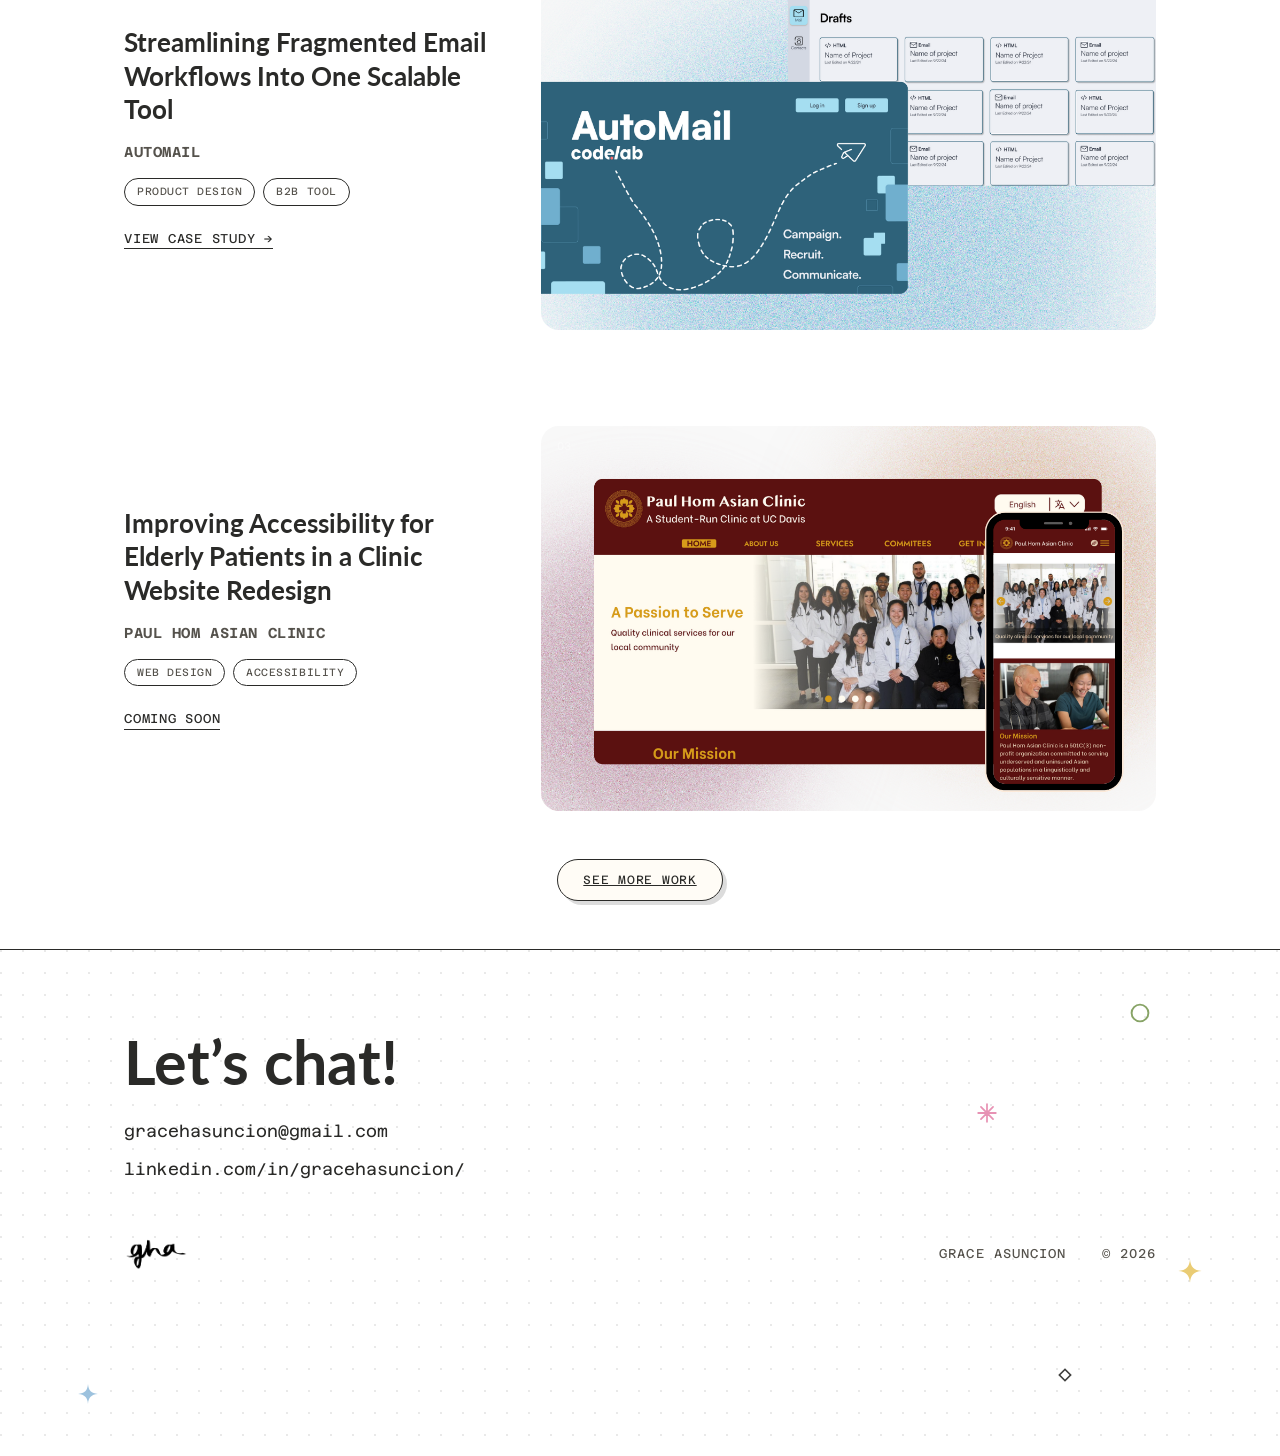
==== commit 58fb6162: "making big changes to portfolio" ====
--- a/index.html
+++ b/index.html
@@ -2,482 +2,176 @@
 <html lang="en">
 <head>
 <meta charset="UTF-8">
-<meta name="viewport" content="width=device-width, initial-scale=1.0, viewport-fit=cover">
+<meta name="viewport" content="width=device-width, initial-scale=1.0">
 <title>Grace Asuncion — Portfolio</title>
-<meta name="description" content="Grace Asuncion is a product designer who leads with strategy. Case studies, side projects and contact.">
 <link rel="icon" href="favicon.svg" type="image/svg+xml">
 <link rel="preconnect" href="https://fonts.googleapis.com">
 <link rel="preconnect" href="https://fonts.gstatic.com" crossorigin>
-<link rel="stylesheet" href="https://fonts.googleapis.com/css2?family=Archivo:wdth,wght@125,900&family=EB+Garamond:ital,wght@0,400;0,500;1,400&family=IBM+Plex+Mono:wght@400;500&family=Instrument+Serif:ital@1&family=Playfair+Display:ital,wght@1,800;1,900&display=swap">
-<style>
-/* Layout: drafting-table grid paper; pinned paper cards overlap a serif headline; a floating pill switches Work / Play / About */
-:root{
-  --paper:#f1efea; --grid:#e3e0da; --ghost:#e8e5df; --ink:#151514; --muted:#8d8a84;
-  --card:#ffffff; --line:#e6e3dd; --blue:#2f6bf0; --blue-ink:#ffffff; --shadow:0 18px 40px -22px rgba(30,28,24,.35);
-  --f-display:"Archivo","Arial Black",Impact,sans-serif;
-  --f-serif:"EB Garamond",Garamond,"Times New Roman",serif;
-  --f-italic:"Playfair Display",Georgia,serif;
-  --f-note:"Instrument Serif",Georgia,serif;
-  --f-mono:"IBM Plex Mono",ui-monospace,Consolas,monospace;
-  --cell:54px;
-}
-@media (prefers-color-scheme:dark){:root:not([data-theme="light"]){
-  --paper:#161615; --grid:#232321; --ghost:#1c1c1a; --ink:#efede7; --muted:#8f8c86;
-  --card:#1f1f1d; --line:#2e2d2a; --blue:#6e98ff; --blue-ink:#0e1220; --shadow:0 18px 40px -22px rgba(0,0,0,.8); color-scheme:dark}}
-:root[data-theme="dark"]{
-  --paper:#161615; --grid:#232321; --ghost:#1c1c1a; --ink:#efede7; --muted:#8f8c86;
-  --card:#1f1f1d; --line:#2e2d2a; --blue:#6e98ff; --blue-ink:#0e1220; --shadow:0 18px 40px -22px rgba(0,0,0,.8); color-scheme:dark}
+<link href="https://fonts.googleapis.com/css2?family=Azeret+Mono:ital,wght@0,100..900;1,100..900&family=Lato:ital,wght@0,100;0,300;0,400;0,700;0,900;1,100;1,300;1,400;1,700;1,900&display=swap" rel="stylesheet">
+<link rel="stylesheet" href="styles.css">
 
-*{box-sizing:border-box}
-html{scroll-behavior:smooth}
-body{
-  background-color:var(--paper); color:var(--ink); font-family:var(--f-serif); font-size:18px; line-height:1.5;
-  background-image:linear-gradient(var(--grid) 1px,transparent 1px),linear-gradient(90deg,var(--grid) 1px,transparent 1px);
-  background-size:var(--cell) var(--cell); background-position:-1px -1px;
-  padding-left:max(16px,env(safe-area-inset-left,0px)); padding-right:max(16px,env(safe-area-inset-right,0px));
-  overflow-x:hidden;
-}
-.mono{font-family:var(--f-mono); font-size:12px; letter-spacing:.08em; text-transform:uppercase}
-.note{font-family:var(--f-note); font-style:italic; color:var(--blue); text-transform:none; letter-spacing:0}
-a{color:inherit}
-:focus-visible{outline:2px solid var(--blue); outline-offset:3px; border-radius:4px}
+<script src="script.js" defer></script>
+</head>
+<body class="is-page-enter home-page">
 
-/* ---------- menubar ---------- */
-body::before{content:"";position:fixed;inset:0 0 auto;height:env(safe-area-inset-top,0px);z-index:30;background:var(--paper)}
-.menubar{position:sticky; top:env(safe-area-inset-top,0px); z-index:20; display:flex; align-items:center; gap:28px;
-  padding-block:14px; margin-inline:calc(-1 * max(16px,env(safe-area-inset-left,0px))); padding-inline:max(24px,env(safe-area-inset-left,0px));
-  background:color-mix(in srgb,var(--paper) 88%,transparent); backdrop-filter:blur(6px); color:var(--muted)}
-.menubar .brand{display:flex; align-items:center; gap:8px; color:var(--ink)}
-.menubar .brand i{width:13px;height:13px;border-radius:50%;border:1.5px solid currentColor;background:linear-gradient(90deg,currentColor 50%,transparent 50%)}
-.menubar nav{display:flex; gap:28px; text-transform:none}
-.menubar .clock{margin-left:auto; display:flex; gap:28px; font-variant-numeric:tabular-nums}
-.menubar button.theme{all:unset; cursor:pointer; color:var(--muted)}
-.menubar button.theme:hover{color:var(--ink)}
+<nav class="site-nav">
+  <div class="nav-inner">
+    <a href="index.html" class="brand">
+      <img src="media/flower-logo.png" alt="Grace Asuncion" class="brand-logo">
+    </a>
+    <ul>
+      <li><a href="work.html" class="nav-link">Work()</a></li>
+      <li><a href="about.html" class="nav-link">About()</a></li>
+    </ul>
+  </div>
+</nav>
 
-/* ---------- hero ---------- */
-.wrap{max-width:1320px; margin-inline:auto; position:relative}
-.cross{position:absolute; width:14px; height:14px; color:var(--muted); opacity:.6}
-.cross::before,.cross::after{content:"";position:absolute;background:currentColor}
-.cross::before{left:6px;top:0;width:1px;height:14px}.cross::after{top:6px;left:0;height:1px;width:14px}
+<header class="hero">
+  <div class="os-menubar">
+    <div class="os-menubar-left">
+      <span class="os-brand"><img src="media/flower-logo.png" alt="" class="os-logo" aria-hidden="true">GRACE ASUNCION</span>
+      <a href="work.html">Work</a>
+      <a href="about.html">About</a>
+      <a href="index.html#contact">Contact</a>
+    </div>
+    <div class="os-menubar-right">
+      <span data-os-date>2026.10.27</span>
+      <span data-os-clock>12:00:00</span>
+    </div>
+  </div>
 
-.hero{position:relative; height:820px}
-.ghost{position:absolute; inset:150px -2% auto -2%; font-family:var(--f-display); font-stretch:125%; font-weight:900;
-  font-size:clamp(200px,29vw,420px); line-height:.8; letter-spacing:-.02em; color:var(--ghost); user-select:none; pointer-events:none; white-space:nowrap; overflow:hidden}
+  <span class="os-crosshair" style="top:5.4rem; left:1.5rem;" aria-hidden="true">+</span>
+  <span class="os-crosshair" style="top:5.4rem; right:1.5rem;" aria-hidden="true">+</span>
+  <span class="os-crosshair" style="bottom:1.2rem; left:1.5rem;" aria-hidden="true">+</span>
+  <span class="os-crosshair" style="bottom:1.2rem; right:1.5rem;" aria-hidden="true">+</span>
 
-.window{background:var(--card); border:1px solid var(--line); box-shadow:var(--shadow)}
-.window .bar{height:30px; border-bottom:1px solid var(--line); display:flex; align-items:center; gap:6px; padding-inline:12px}
-.window .bar span{width:9px;height:9px;border-radius:50%;background:var(--line)}
+  <div class="os-desktop">
+    <div class="os-label">
+      <p class="os-label-name">HI, I&rsquo;M GRACE</p>
+      <p class="os-script os-label-sub">I design with intentionality</p>
+    </div>
 
-.archive{position:absolute; left:6%; top:70px; width:min(440px,90%); transform:rotate(-.4deg); animation:drop .9s cubic-bezier(.2,.8,.2,1) both}
-.archive .body{padding:26px 34px 30px; position:relative}
-.archive .tag{display:inline-block; background:var(--blue); color:var(--blue-ink); padding:2px 7px; font-size:10px}
-.archive .date{position:absolute; right:34px; top:30px; color:var(--muted)}
-.archive .kicker{font-size:18px; margin:14px 0 -10px 52px}
-.archive h2{font-family:var(--f-display); font-stretch:125%; font-weight:900; font-size:clamp(46px,6.2vw,82px); line-height:1; margin:0 -110px 0 0; letter-spacing:-.01em; position:relative; z-index:2}
-.archive .meta{margin-top:18px; color:var(--muted); font-size:10.5px}
-.archive .star{position:absolute; right:30px; bottom:26px}
-.archive .sticky-note{position:absolute; right:-92px; top:-20px; font-size:24px; transform:rotate(7deg)}
+    <span class="os-script os-sparkle-note" aria-hidden="true">sparkle!</span>
+    <span class="os-sparkle" aria-hidden="true">&#10022; <small>&#9733;</small></span>
+  </div>
 
-.hello{position:absolute; left:11%; top:430px; font-size:28px; font-style:italic}
-.headline{position:absolute; left:14%; top:470px; margin:0; font-weight:400; font-size:clamp(64px,8.2vw,134px); line-height:1; letter-spacing:-.02em; white-space:nowrap}
-.headline em{font-family:var(--f-italic); font-weight:900; letter-spacing:-.03em}
+  <div class="os-status">
+    <div class="os-status-row"><span>CURRENTLY_DESIGNING</span><span>87%</span></div>
+    <div class="os-status-bar"><span style="width:87%"></span></div>
+  </div>
 
-.letter{position:absolute; right:6%; top:500px; width:400px; animation:drop 1.1s .15s cubic-bezier(.2,.8,.2,1) both}
-.letter .back{position:absolute; inset:0 30px -80px -30px; transform:rotate(.6deg); background:var(--paper); border:1px solid var(--line);
-  background-image:radial-gradient(var(--muted) .8px,transparent .9px); background-size:6px 6px; opacity:.85}
-.letter .back .foot{position:absolute; left:20px; right:20px; bottom:16px; display:flex; justify-content:space-between; align-items:baseline; color:var(--muted); font-size:10px}
-.letter .back .foot .note{font-size:17px}
-.letter .front{position:relative; transform:rotate(-2.4deg); background:var(--card); border:1px solid var(--line); box-shadow:var(--shadow); padding:46px 40px 34px; margin:30px 0 0 20px}
-.letter h3{font-family:var(--f-italic); font-weight:800; font-size:36px; line-height:1.15; margin:0 0 18px}
-.letter hr{width:64px; border:0; border-top:2px solid var(--line); margin:0 0 22px}
-.letter p{font-size:11px; line-height:1.85; margin:0 0 26px; color:var(--ink)}
-.chips{display:flex; gap:10px}
-.chip{width:34px;height:34px;border-radius:50%;display:grid;place-items:center;font:500 10px var(--f-mono);border:1px solid var(--line);background:var(--card);color:var(--ink);text-decoration:none;cursor:pointer}
-.chip.solid{background:var(--ink);color:var(--paper);border-color:var(--ink)}
-.chip:hover{border-color:var(--blue);color:var(--blue)}
-.chip.solid:hover{background:var(--blue);border-color:var(--blue);color:var(--blue-ink)}
+  <nav class="os-dock" aria-label="Quick links">
+    <a href="index.html#work" class="os-dock-btn is-dark" aria-label="Case studies">
+      <svg viewBox="0 0 20 20" fill="none" stroke="currentColor" stroke-width="1.6"><path d="M4 7V4h3M13 4h3v3M16 13v3h-3M7 16H4v-3"/></svg>
+    </a>
+    <a href="about.html" class="os-dock-btn" aria-label="About">
+      <svg viewBox="0 0 20 20" fill="none" stroke="currentColor" stroke-width="1.6" stroke-linecap="round"><path d="M10 5v10M5 10h10"/></svg>
+    </a>
+    <a href="work.html" class="os-dock-btn" aria-label="All work">
+      <svg viewBox="0 0 20 20" fill="none" stroke="currentColor" stroke-width="1.4" stroke-linejoin="round"><path d="M10 2 11.9 7.4 17.6 7.5 13.1 10.9 14.7 16.4 10 13.1 5.3 16.4 6.9 10.9 2.4 7.5 8.1 7.4 Z"/></svg>
+    </a>
+    <a href="index.html#work" class="os-dock-btn is-accent">WORK</a>
+    <a href="index.html#contact" class="os-dock-btn is-soft" aria-label="Contact">&#10003;</a>
+    <span class="os-dock-divider" aria-hidden="true"></span>
+    <a href="mailto:gracehasuncion@gmail.com" class="os-dock-btn" aria-label="Email">&#9673;</a>
+  </nav>
 
-.spark{position:absolute; color:var(--blue)}
-.spark svg{display:block}
-.spark.a{left:15%; top:690px; animation:twinkle 4s ease-in-out infinite}
-.spark.b{right:13%; top:230px; color:var(--muted); animation:twinkle 5s 1s ease-in-out infinite}
-.proj-id{position:absolute; right:4%; top:110px; color:var(--muted); line-height:1.7; text-align:right}
-
-@keyframes drop{from{transform:translateY(-14px) rotate(-1.5deg)}}
-@keyframes twinkle{50%{transform:scale(.8) rotate(20deg)}}
-
-/* ---------- sections ---------- */
-.view{padding-block:40px 160px}
-.view[hidden]{display:none!important}
-.sec-head{display:flex; align-items:end; justify-content:space-between; gap:24px; flex-wrap:wrap; border-bottom:1px solid var(--line); padding-bottom:18px; margin-bottom:40px}
-.sec-head h2{margin:0; font-weight:400; font-size:clamp(44px,6vw,80px); line-height:1; letter-spacing:-.02em}
-.sec-head h2 em{font-family:var(--f-italic); font-weight:900}
-.sec-head .mono{color:var(--muted)}
-
-/* work */
-.work-grid{display:grid; grid-template-columns:repeat(2,minmax(0,1fr)); gap:56px 48px}
-.case{display:block; text-decoration:none; transition:transform .35s cubic-bezier(.2,.8,.2,1)}
-.case:nth-child(odd){transform:rotate(-.5deg)} .case:nth-child(even){transform:rotate(.5deg) translateY(40px)}
-.case:hover{transform:rotate(0) translateY(-6px)}
-.case:nth-child(even):hover{transform:rotate(0) translateY(34px)}
-.case .bar{justify-content:space-between}
-.case .bar .dots{display:flex; gap:6px}
-.case .bar .mono{font-size:10px; color:var(--muted)}
-.thumb{aspect-ratio:16/10; max-width:100%; background:var(--paper); border-bottom:1px solid var(--line); position:relative; overflow:hidden;
-  background-image:linear-gradient(var(--grid) 1px,transparent 1px),linear-gradient(90deg,var(--grid) 1px,transparent 1px); background-size:22px 22px}
-.case .info{padding:24px 28px 28px; display:grid; gap:10px}
-.case .row{display:flex; justify-content:space-between; align-items:baseline; gap:16px; flex-wrap:wrap}
-.case h3{margin:0; font-size:34px; font-weight:500; line-height:1.1; letter-spacing:-.01em}
-.case h3 em{font-family:var(--f-italic); font-weight:800}
-.case p{margin:0; font-size:17px; color:var(--muted); max-width:52ch}
-.stats{display:flex; gap:28px; flex-wrap:wrap; margin-top:6px}
-.stats b{display:block; font:900 26px/1 var(--f-italic); font-style:italic; color:var(--ink); font-variant-numeric:tabular-nums}
-.stats span{font-size:10px; color:var(--muted)}
-.tags{display:flex; gap:8px; flex-wrap:wrap}
-.tags span{border:1px solid var(--line); border-radius:99px; padding:3px 10px; font-size:10px; color:var(--muted)}
-.case .open{color:var(--blue); font-size:11px}
-
-/* thumb mocks */
-.m-phone{position:absolute; width:26%; aspect-ratio:9/18; background:var(--card); border:1px solid var(--line); border-radius:18px; box-shadow:var(--shadow); padding:10px 8px; display:grid; gap:6px; align-content:start}
-.m-phone i,.m-desk i{display:block; background:var(--line); border-radius:4px; height:8px}
-.m-phone i.blk{height:44px}.m-phone i.acc{background:var(--blue); height:18px; border-radius:99px}
-.m-desk{position:absolute; inset:14% 10% auto 10%; height:76%; background:var(--card); border:1px solid var(--line); box-shadow:var(--shadow); display:grid; grid-template-columns:22% 1fr; overflow:hidden}
-.m-desk .side{border-right:1px solid var(--line); padding:12px; display:grid; gap:8px; align-content:start}
-.m-desk .main{padding:14px; display:grid; gap:10px; grid-template-columns:repeat(3,1fr); align-content:start}
-.m-desk .main i{height:52px}.m-desk .main i.wide{grid-column:span 3; height:70px; background:linear-gradient(180deg,transparent 40%,color-mix(in srgb,var(--blue) 25%,transparent)),var(--paper); border:1px solid var(--line)}
-.m-desk .main i.acc{background:var(--blue); height:10px; width:60%}
-.m-label{position:absolute; font-size:18px; transform:rotate(-4deg)}
-
-/* play */
-.play-grid{display:grid; grid-template-columns:repeat(auto-fill,minmax(230px,1fr)); gap:32px}
-.toy{background:var(--card); border:1px solid var(--line); box-shadow:var(--shadow); padding:16px 16px 18px; display:grid; gap:12px; transition:transform .3s}
-.toy:nth-child(3n+1){transform:rotate(-1.2deg)}.toy:nth-child(3n+2){transform:rotate(.8deg)}.toy:nth-child(3n){transform:rotate(-.3deg)}
-.toy:hover{transform:rotate(0) scale(1.02)}
-.toy .art{aspect-ratio:1; max-width:100%; background:var(--paper); display:grid; place-items:center; overflow:hidden; position:relative}
-.toy h4{margin:0; font-size:22px; font-weight:500; line-height:1.2}
-.toy .mono{font-size:10px; color:var(--muted)}
-.art .type-a{font-family:var(--f-display); font-stretch:125%; font-weight:900; font-size:96px; line-height:.8; color:var(--ink)}
-.art .type-b{font-family:var(--f-italic); font-style:italic; font-weight:900; font-size:120px; color:var(--blue)}
-.art .rings{width:70%; aspect-ratio:1; border-radius:50%; border:1px dashed var(--muted); display:grid; place-items:center}
-.art .rings::after{content:""; width:40%; aspect-ratio:1; border-radius:50%; background:var(--blue)}
-.art .bars{display:flex; gap:6px; align-items:end; height:55%}
-.art .bars i{width:14px; background:var(--ink); border-radius:2px}
-.art .bars i:nth-child(3){background:var(--blue)}
-.art .toggle{width:110px; height:56px; border-radius:99px; background:var(--blue); position:relative; cursor:pointer; border:0}
-.art .toggle::after{content:""; position:absolute; top:6px; left:60px; width:44px; height:44px; border-radius:50%; background:var(--card); transition:left .35s cubic-bezier(.5,1.6,.4,1)}
-.art .toggle[aria-pressed="false"]{background:var(--line)}
-.art .toggle[aria-pressed="false"]::after{left:6px}
-.art .grid9{display:grid; grid-template-columns:repeat(3,28px); gap:6px}
-.art .grid9 i{height:28px; border:1px solid var(--muted)}
-.art .grid9 i:nth-child(5){background:var(--blue); border-color:var(--blue)}
-
-/* about */
-.about-grid{display:grid; grid-template-columns:minmax(0,1.1fr) minmax(0,1fr); gap:56px; align-items:start}
-.bio p{font-size:24px; line-height:1.45; margin:0 0 20px; max-width:34ch; text-wrap:pretty}
-.bio p:first-child::first-letter{font-family:var(--f-italic); font-weight:900; font-style:italic}
-.panel{padding:26px 28px}
-.panel h4{margin:0 0 16px; color:var(--muted); font-weight:500}
-.process{list-style:none; margin:0; padding:0; display:grid; gap:0}
-.process li{display:grid; grid-template-columns:44px 1fr; gap:12px; padding:14px 0; border-top:1px solid var(--line)}
-.process li:first-child{border-top:0}
-.process .n{font:900 italic 26px/1 var(--f-italic); color:var(--blue)}
-.process b{font-weight:500; font-size:20px}
-.process span{display:block; font-size:15px; color:var(--muted)}
-.timeline{display:grid; gap:0}
-.timeline div{display:grid; grid-template-columns:110px 1fr; gap:12px; padding:12px 0; border-top:1px solid var(--line); font-size:17px}
-.timeline div:first-child{border-top:0}
-.timeline .mono{font-size:11px; color:var(--muted); padding-top:4px; font-variant-numeric:tabular-nums}
-.tools{display:flex; flex-wrap:wrap; gap:8px}
-.tools span{border:1px solid var(--line); padding:4px 10px; border-radius:99px; font-size:11px}
-.stack{display:grid; gap:28px}
-.contact{display:flex; align-items:center; gap:14px; flex-wrap:wrap}
-.contact code{font:500 15px var(--f-mono); user-select:all}
-.btn{font:500 11px var(--f-mono); letter-spacing:.08em; text-transform:uppercase; border:1px solid var(--ink); background:var(--ink); color:var(--paper); border-radius:99px; padding:8px 16px; cursor:pointer}
-.btn:hover{background:var(--blue); border-color:var(--blue); color:var(--blue-ink)}
-
-/* ---------- dock + status ---------- */
-.dock{position:fixed; left:50%; bottom:calc(22px + env(safe-area-inset-bottom,0px)); transform:translateX(-50%); z-index:25;
-  display:flex; padding:6px; border-radius:99px; background:color-mix(in srgb,var(--line) 70%,var(--paper)); box-shadow:0 14px 30px -14px rgba(0,0,0,.35); border:1px solid var(--line)}
-.dock .pill{position:absolute; top:6px; bottom:6px; left:6px; width:0; border-radius:99px; background:var(--card); box-shadow:0 2px 8px rgba(0,0,0,.08); transition:transform .45s cubic-bezier(.3,1.3,.5,1),width .45s}
-.dock button{all:unset; position:relative; z-index:1; cursor:pointer; font:500 14px var(--f-mono); letter-spacing:.14em; padding:12px clamp(22px,4vw,48px); color:var(--muted); border-radius:99px}
-.dock button[aria-current="true"]{color:var(--ink)}
-.dock button:focus-visible{outline:2px solid var(--blue)}
-.status{position:fixed; left:max(22px,env(safe-area-inset-left,0px)); bottom:calc(26px + env(safe-area-inset-bottom,0px)); z-index:19; color:var(--muted); font-size:10.5px; text-transform:none}
-.status .meter{height:2px; width:190px; background:var(--line); margin-top:6px; position:relative; overflow:hidden}
-.status .meter i{position:absolute; inset:0 auto 0 0; width:34%; background:var(--blue); animation:load 3.2s ease-in-out infinite alternate}
-@keyframes load{to{width:78%}}
-
-footer{padding-block:0 140px; display:flex; justify-content:space-between; gap:16px; flex-wrap:wrap; color:var(--muted)}
-
-/* ---------- responsive ---------- */
-@media (max-width:1100px){
-  .letter{right:2%; width:340px}
-  .archive .sticky-note{right:-40px}
-}
-@media (max-width:900px){
-  .menubar nav{display:none}
-  .hero{height:auto; display:flex; flex-direction:column; gap:28px; padding-block:40px 60px}
-  .ghost{inset:120px -4% auto -4%; font-size:46vw}
-  .archive,.hello,.headline,.letter,.proj-id{position:relative; left:auto; right:auto; top:auto; bottom:auto}
-  .archive{width:100%; max-width:440px}
-  .archive h2{margin-right:0; font-size:clamp(40px,12vw,72px)}
-  .archive .sticky-note{right:8px; top:-30px; font-size:20px}
-  .headline{white-space:normal; font-size:clamp(52px,14vw,96px); margin-top:-18px}
-  .hello{margin-bottom:-10px; padding-left:4px}
-  .letter{width:100%; max-width:400px; align-self:flex-end; margin-bottom:60px}
-  .letter .back{inset:0 10px -70px -10px}
-  .letter .front{margin:30px 0 0 6px; padding:36px 26px 28px}
-  .spark.a{left:auto; right:10%; top:auto; bottom:30%}
-  .spark.b{top:110px; right:4%}
-  .proj-id{align-self:flex-end}
-  .work-grid,.about-grid{grid-template-columns:minmax(0,1fr)}
-  .case:nth-child(even){transform:rotate(.5deg)}
-  .case:nth-child(even):hover{transform:rotate(0) translateY(-6px)}
-  .status{display:none}
-}
-@media (max-width:520px){
-  .menubar{gap:14px} .menubar .clock .d{display:none}
-  .case .info{padding:20px}
-  .case h3{font-size:28px}
-  .bio p{font-size:21px}
-  .timeline div{grid-template-columns:90px 1fr}
-  .dock button{font-size:12px; padding:11px 18px}
-}
-@media (prefers-reduced-motion:reduce){*,*::before,*::after{animation:none!important; transition:none!important} html{scroll-behavior:auto}}
-
-/* ---------- real-content additions ---------- */
-html,body{margin:0}
-body{font-size:18px}
-.menubar nav a{text-decoration:none}
-.menubar nav a:hover{color:var(--ink)}
-.thumb img{position:absolute; inset:0; width:100%; height:100%; object-fit:cover}
-.thumb .m-label{z-index:1; background:var(--card); padding:0 10px; border:1px solid var(--line)}
-.view,#contact{scroll-margin-top:72px}
-.case.soon{cursor:default}
-.case.soon .open{color:var(--muted)}
-.toy{text-decoration:none; color:inherit}
-.toy .art img{position:absolute; inset:0; width:100%; height:100%; object-fit:cover}
-.more{display:flex; justify-content:center; margin-top:88px}
-.more a{text-decoration:none}
-.bio .portrait{width:min(320px,100%); padding:10px 10px 34px; transform:rotate(-1.5deg); margin-bottom:32px; position:relative}
-.bio .portrait img{display:block; width:100%; aspect-ratio:4/5; object-fit:cover}
-.bio .portrait .note{position:absolute; right:14px; bottom:6px; font-size:19px}
-.links{display:grid; gap:10px}
-.links a{font:500 14px var(--f-mono); text-decoration:none; overflow-wrap:anywhere}
-.links a:hover{color:var(--blue)}
-</style>
-</head>
-<body>
-
-<header class="menubar mono">
-  <a class="brand" href="index.html" style="text-decoration:none"><i aria-hidden="true"></i>GRACE ASUNCION</a>
-  <nav aria-label="Pages"><a href="work.html">Work</a><a href="about.html">About</a><a href="#contact" data-go="about">Contact</a></nav>
-  <div class="clock"><span class="d" id="date">2026.10.27</span><span id="time">12:00:00</span><button class="theme mono" id="themeBtn" type="button" aria-label="Switch light or dark theme">◐</button></div>
+  <div class="os-project-id">
+    <p>PORTFOLIO ID</p>
+    <p>GA_2026</p>
+  </div>
 </header>
 
-<main class="wrap">
-  <section class="hero" aria-label="Introduction">
-    <span class="cross" style="left:-6px;top:6px"></span><span class="cross" style="right:-6px;top:6px"></span>
-    <div class="ghost" aria-hidden="true">PORT</div>
+<main class="wrap" id="work">
+  <div class="section-intro">
+    <h2 class="section-title">Case Studies</h2>
+  </div>
 
-    <article class="archive window">
-      <div class="bar"><span></span><span></span><span></span></div>
-      <div class="body">
-        <span class="tag mono">New</span>
-        <span class="date mono">2026</span>
-        <div class="kicker">Portfolio</div>
-        <h2>ARCHIVE</h2>
-        <div class="meta mono">Product design &amp; front-end / 2024–2026</div>
-        <span class="star" aria-hidden="true"><svg width="22" height="22" viewBox="0 0 24 24" fill="none" stroke="currentColor" stroke-width="1.4"><path d="M12 2c.6 5.4 4.6 9.4 10 10-5.4.6-9.4 4.6-10 10-.6-5.4-4.6-9.4-10-10 5.4-.6 9.4-4.6 10-10Z"/></svg></span>
-        <span class="sticky-note note">perfectly aligned!</span>
+  <div class="project-grid">
+    <a class="project-card" href="thread-it.html">
+      <div class="thumb has-image"><span class="index">01</span><img src="media/thread.it-cover.png" alt="Thread.It app screens"></div>
+      <div class="card-body">
+        <p class="impact-line">Turning Decision Fatigue Into a Structured 4-Step Planning Flow</p>
+        <div class="card-top">
+          <h3>Thread.It</h3>
+        </div>
+        <div class="tag-row">
+          <span class="tag">Mobile App</span>
+          <span class="tag">0 &rarr; 1</span>
+        </div>
+        <span class="view-link">View case study &rarr;</span>
       </div>
-    </article>
+    </a>
 
-    <p class="hello">hi i’m grace!</p>
-    <h1 class="headline">i design with <em>intention</em></h1>
+    <a class="project-card" href="automail.html">
+      <div class="thumb has-image"><span class="index">02</span><img src="media/automail-cover.png" alt="AutoMail app screens"></div>
+      <div class="card-body">
+        <p class="impact-line">Streamlining Fragmented Email Workflows Into One Scalable Tool</p>
+        <div class="card-top">
+          <h3>Automail</h3>
+        </div>
+        <div class="tag-row">
+          <span class="tag">Product Design</span>
+          <span class="tag">B2B Tool</span>
+        </div>
+        <span class="view-link">View case study &rarr;</span>
+      </div>
+    </a>
 
-    <aside class="letter" aria-label="Intro note">
-      <div class="back"><div class="foot"><span class="mono">Los Angeles, CA</span><span class="note">lovely texture</span></div></div>
-      <div class="front">
-        <h3>Let’s build something…</h3>
-        <hr>
-        <p class="mono">Product designer who leads with strategy. I take the time to understand the human and technical forces shaping a problem before deciding what to build.</p>
-        <div class="chips">
-          <a class="chip solid" href="#work" data-go="work" title="See my work">W</a>
-          <a class="chip" href="#about" data-go="about" title="About me">G</a>
-          <a class="chip" href="#contact" data-go="about" title="Contact" aria-label="Contact"><svg width="13" height="13" viewBox="0 0 24 24" fill="none" stroke="currentColor" stroke-width="1.8"><path d="M4 3l16 7-7 2-2 7z"/></svg></a>
+    <div class="project-card" data-status="coming-soon">
+      <div class="thumb has-image"><span class="index">03</span><img src="media/paul%20hom-cover.png" alt="Paul Hom Asian Clinic website screens"></div>
+      <div class="card-body">
+        <p class="impact-line">Improving Accessibility for Elderly Patients in a Clinic Website Redesign</p>
+        <div class="card-top">
+          <h3>Paul Hom Asian Clinic</h3>
         </div>
-      </div>
-    </aside>
-
-    <span class="spark a" aria-hidden="true"><svg width="34" height="34" viewBox="0 0 24 24" fill="none" stroke="currentColor" stroke-width="1.2"><path d="M12 2c.6 5.4 4.6 9.4 10 10-5.4.6-9.4 4.6-10 10-.6-5.4-4.6-9.4-10-10 5.4-.6 9.4-4.6 10-10Z"/></svg></span>
-    <span class="spark b" aria-hidden="true"><svg width="40" height="40" viewBox="0 0 24 24" fill="none" stroke="currentColor" stroke-width="1"><path d="M10 4c.5 4.6 3.4 7.5 8 8-4.6.5-7.5 3.4-8 8-.5-4.6-3.4-7.5-8-8 4.6-.5 7.5-3.4 8-8Z"/><path d="M19 1.5c.2 1.8 1.3 2.9 3 3-1.7.2-2.8 1.3-3 3-.2-1.7-1.3-2.8-3-3 1.7-.1 2.8-1.2 3-3Z"/></svg></span>
-    <div class="proj-id mono">Portfolio ID<br>GA_2026</div>
-  </section>
-
-  <!-- WORK -->
-  <section class="view" id="work" aria-labelledby="work-h">
-    <div class="sec-head">
-      <h2 id="work-h">selected <em>work</em></h2>
-      <span class="mono">Case studies · 2024–2026</span>
-    </div>
-    <div class="work-grid">
-      <a class="case window" href="thread-it.html">
-        <div class="bar"><span class="dots"><span></span><span></span><span></span></span><span class="mono">01 / Mobile app</span></div>
-        <div class="thumb"><img src="media/thread.it-cover.png" alt="Thread.It app screens"></div>
-        <div class="info">
-          <div class="row"><h3>Thread.<em>It</em></h3><span class="mono" style="color:var(--muted)">2026</span></div>
-          <p>Turning decision fatigue into a structured 4-step planning flow.</p>
-          <div class="stats mono"><div><b>74</b><span>Survey responses</span></div><div><b>6 wks</b><span>Timeline</span></div><div><b>4+1</b><span>Designers + PM</span></div></div>
-          <div class="row"><div class="tags mono"><span>Mobile app</span><span>0 → 1</span></div><span class="open mono">View case study →</span></div>
+        <div class="tag-row">
+          <span class="tag">Web Design</span>
+          <span class="tag">Accessibility</span>
         </div>
-      </a>
-
-      <a class="case window" href="automail.html">
-        <div class="bar"><span class="dots"><span></span><span></span><span></span></span><span class="mono">02 / B2B tool</span></div>
-        <div class="thumb"><img src="media/automail-cover.png" alt="Automail app screens"></div>
-        <div class="info">
-          <div class="row"><h3>Auto<em>mail</em></h3><span class="mono" style="color:var(--muted)">2024</span></div>
-          <p>Streamlining fragmented email workflows into one scalable tool.</p>
-          <div class="stats mono"><div><b>22 wks</b><span>Timeline</span></div><div><b>6</b><span>Developers</span></div><div><b>3</b><span>Designers</span></div></div>
-          <div class="row"><div class="tags mono"><span>Product design</span><span>B2B tool</span></div><span class="open mono">View case study →</span></div>
-        </div>
-      </a>
-
-      <div class="case window soon">
-        <div class="bar"><span class="dots"><span></span><span></span><span></span></span><span class="mono">03 / Web design</span></div>
-        <div class="thumb"><img src="media/paul%20hom-cover.png" alt="Paul Hom Asian Clinic website screens"><span class="m-label note" style="right:6%;top:10%">coming soon!</span></div>
-        <div class="info">
-          <div class="row"><h3>Paul Hom <em>Asian Clinic</em></h3><span class="mono" style="color:var(--muted)">2024</span></div>
-          <p>Improving accessibility for elderly patients in a clinic website redesign.</p>
-          <div class="stats mono"><div><b>8 wks</b><span>Timeline</span></div><div><b>5</b><span>Designers</span></div></div>
-          <div class="row"><div class="tags mono"><span>Web design</span><span>Accessibility</span></div><span class="open mono">Coming soon</span></div>
-        </div>
-      </div>
-
-      <a class="case window" href="https://graceasuncion.github.io/des157b/capstone/version3/index.html" target="_blank" rel="noopener">
-        <div class="bar"><span class="dots"><span></span><span></span><span></span></span><span class="mono">04 / Front-end</span></div>
-        <div class="thumb"><img src="media/conversation-cover.gif" alt="The Conversations That We Can't Pick Up preview"></div>
-        <div class="info">
-          <div class="row"><h3>The Conversations That We <em>Can’t Pick Up</em></h3></div>
-          <p>A front-end development case study, designed and built by me.</p>
-          <div class="row"><div class="tags mono"><span>Front-end development</span><span>Case study</span></div><span class="open mono">View project ↗</span></div>
-        </div>
-      </a>
-    </div>
-    <div class="more"><a class="btn" href="work.html">See all work</a></div>
-  </section>
-
-  <!-- PLAY -->
-  <section class="view" id="play" aria-labelledby="play-h" hidden>
-    <div class="sec-head">
-      <h2 id="play-h">things i <em>play</em> with</h2>
-      <span class="mono">Side quests · off the clock</span>
-    </div>
-    <div class="play-grid">
-      <a class="toy" href="https://graceasuncion.github.io/des157a/game/v2-final-version/index.html" target="_blank" rel="noopener"><div class="art"><img src="media/forest-brawl-cover.gif" alt="Forest Brawl gameplay"></div><h4>Forest Brawl ↗</h4><span class="mono">Browser game · front-end</span></a>
-      <div class="toy"><div class="art"><img src="media/concert.jpg" alt="Grace at a concert"></div><h4>Seeing my fav artists live</h4><span class="mono">Concerts</span></div>
-      <div class="toy"><div class="art"><img src="media/ff7.jpg" alt="Final Fantasy VII"></div><h4>Playing the Final Fantasy VII games</h4><span class="mono">Currently</span></div>
-      <div class="toy"><div class="art"><img src="media/pokemon.jpg" alt="Pokémon"></div><h4>Exploring my niches, one side quest at a time</h4><span class="mono">Big Pokémon fan</span></div>
-    </div>
-  </section>
-
-  <!-- ABOUT -->
-  <section class="view" id="about" aria-labelledby="about-h" hidden>
-    <div class="sec-head">
-      <h2 id="about-h">about <em>grace</em></h2>
-      <span class="mono">Product designer · Los Angeles</span>
-    </div>
-    <div class="about-grid">
-      <div class="bio">
-        <figure class="portrait window" style="margin-inline:0"><img src="media/grac-smiling-grad.jpg" alt="Grace Asuncion smiling at graduation"><span class="note">that’s me!</span></figure>
-        <p>I’m a product designer who leads with strategy, taking the time to understand the human and technical forces shaping a problem before deciding what to build.</p>
-        <p>Growing up in Los Angeles, I was surrounded by different perspectives and ways of seeing the world. That taught me to pay attention to context, to what’s unspoken, and to the details people assume you’ll notice.</p>
-        <p><a href="about.html" class="open mono" style="color:var(--blue)">More about me →</a></p>
-      </div>
-      <div class="stack">
-        <div class="window"><div class="bar"><span></span><span></span><span></span></div><div class="panel">
-          <h4 class="mono">Recent projects</h4>
-          <div class="timeline">
-            <div><span class="mono">2026 · 6 wks</span><span>Product Designer, Thread.It</span></div>
-            <div><span class="mono">2024 · 22 wks</span><span>Product Designer, Automail</span></div>
-            <div><span class="mono">2024 · 8 wks</span><span>Product Designer, Paul Hom Asian Clinic</span></div>
-          </div>
-        </div></div>
-        <div class="window"><div class="bar"><span></span><span></span><span></span></div><div class="panel">
-          <h4 class="mono">Toolkit</h4>
-          <div class="tools mono"><span>Figma</span><span>FigJam</span><span>User research</span><span>Surveys &amp; interviews</span><span>Notion</span><span>Airtable</span><span>Claude</span><span>HTML / CSS / JS</span></div>
-        </div></div>
-        <div class="window" id="contact"><div class="bar"><span></span><span></span><span></span></div><div class="panel">
-          <h4 class="mono">Let’s chat!</h4>
-          <div class="contact"><code id="email">gracehasuncion@gmail.com</code><button class="btn" type="button" id="copyBtn">Copy email</button></div>
-          <div class="links" style="margin-top:16px"><a href="https://www.linkedin.com/in/gracehasuncion/" target="_blank" rel="noopener">linkedin.com/in/gracehasuncion ↗</a></div>
-        </div></div>
+        <span class="view-link">Coming soon</span>
       </div>
     </div>
-  </section>
+  </div>
 
-  <footer class="mono"><span>Grace Asuncion © 2026</span><span>Made on a 54px grid</span></footer>
+  <a href="work.html" class="see-more-btn">See more work</a>
+
 </main>
 
-<div class="status mono">CURRENTLY_DESIGNING 87%<div class="meter"><i></i></div></div>
+<footer class="site-footer doodle-field" id="contact">
+  <div class="doodle" style="top:10%; right:10%; width:24px; height:24px; --r:-6deg;">
+    <svg viewBox="0 0 20 20" fill="none" stroke="var(--green-deep)" stroke-width="1.6"><circle cx="10" cy="10" r="7"/></svg>
+  </div>
+  <div class="doodle" style="top:30%; right:22%; width:22px; height:22px; --r:8deg; animation-delay:0.6s;">
+    <svg viewBox="0 0 20 20" fill="none" stroke="var(--pink-deep)" stroke-width="1.6" stroke-linecap="round"><path d="M10 2v16M2 10h16M4.5 4.5l11 11M15.5 4.5l-11 11"/></svg>
+  </div>
+  <div class="doodle" style="bottom:34%; right:6%; width:26px; height:26px; --r:4deg; animation-delay:1.1s;">
+    <svg viewBox="0 0 40 40" fill="var(--yellow-deep)"><path d="M20 2 C21 14 26 19 38 20 C26 21 21 26 20 38 C19 26 14 21 2 20 C14 19 19 14 20 2 Z"/></svg>
+  </div>
+  <div class="doodle" style="bottom:14%; right:16%; width:20px; height:20px; --r:-4deg; animation-delay:1.6s;">
+    <svg viewBox="0 0 20 20" fill="none" stroke="var(--ink)" stroke-width="1.6"><rect x="6" y="6" width="8" height="8" transform="rotate(45 10 10)"/></svg>
+  </div>
+  <div class="doodle" style="bottom:10%; left:6%; width:22px; height:22px; --r:6deg; animation-delay:0.3s;">
+    <svg viewBox="0 0 40 40" fill="var(--blue-deep)"><path d="M20 2 C21 14 26 19 38 20 C26 21 21 26 20 38 C19 26 14 21 2 20 C14 19 19 14 20 2 Z"/></svg>
+  </div>
 
-<nav class="dock" aria-label="Sections">
-  <span class="pill" aria-hidden="true"></span>
-  <button type="button" data-view="work" aria-current="true">WORK</button>
-  <button type="button" data-view="play" aria-current="false">PLAY</button>
-  <button type="button" data-view="about" aria-current="false">ABOUT</button>
-</nav>
+  <div class="wrap footer-inner">
+    <div class="footer-lead">
+      <h2 class="footer-headline">Let&rsquo;s chat!</h2>
 
-<script>
-(function(){
-  const pad=n=>String(n).padStart(2,'0');
-  const dEl=document.getElementById('date'), tEl=document.getElementById('time');
-  function tick(){const d=new Date();dEl.textContent=d.getFullYear()+'.'+pad(d.getMonth()+1)+'.'+pad(d.getDate());tEl.textContent=pad(d.getHours())+':'+pad(d.getMinutes())+':'+pad(d.getSeconds())}
-  tick(); setInterval(tick,1000);
+      <div class="footer-contact-list">
+        <a href="mailto:gracehasuncion@gmail.com">gracehasuncion@gmail.com</a>
+        <a href="https://www.linkedin.com/in/gracehasuncion/">linkedin.com/in/gracehasuncion/</a>
 
-  const views=['work','play','about'];
-  const buttons=[...document.querySelectorAll('.dock button')];
-  const pill=document.querySelector('.dock .pill');
-  function placePill(btn){pill.style.width=btn.offsetWidth+'px';pill.style.transform='translateX('+(btn.offsetLeft-6)+'px)'}
-  function show(name,target){
-    if(!views.includes(name)) name='work';
-    views.forEach(v=>document.getElementById(v).hidden=v!==name);
-    buttons.forEach(b=>{const on=b.dataset.view===name;b.setAttribute('aria-current',on);if(on)placePill(b)});
-    if(target) document.getElementById(target).scrollIntoView({block:'start'});
-  }
-  buttons.forEach(b=>b.addEventListener('click',()=>show(b.dataset.view,b.dataset.view)));
-  document.querySelectorAll('[data-go]').forEach(a=>a.addEventListener('click',e=>{
-    e.preventDefault(); const target=a.getAttribute('href').slice(1); show(a.dataset.go,target); history.replaceState(null,'','#'+target);
-  }));
-  // index.html#contact links from the other pages open the About view at the contact card
-  function fromHash(){
-    const hash=location.hash.slice(1);
-    if(hash==='contact') show('about','contact');
-    else show(hash||'work', hash && views.includes(hash) ? hash : null);
-  }
-  fromHash();
-  addEventListener('hashchange',fromHash);
-  // re-run once images have loaded so the jump lands at the right spot
-  addEventListener('load',()=>{if(location.hash.length>1) fromHash()});
-  addEventListener('resize',()=>placePill(document.querySelector('.dock button[aria-current="true"]')));
-  document.fonts&&document.fonts.ready.then(()=>placePill(document.querySelector('.dock button[aria-current="true"]')));
+      </div>
+    </div>
 
-  const root=document.documentElement;
-  try{const t=localStorage.getItem('ga-theme'); if(t) root.dataset.theme=t}catch(e){}
-  document.getElementById('themeBtn').addEventListener('click',()=>{
-    const dark=root.dataset.theme?root.dataset.theme==='dark':matchMedia('(prefers-color-scheme: dark)').matches;
-    root.dataset.theme=dark?'light':'dark';
-    try{localStorage.setItem('ga-theme',root.dataset.theme)}catch(e){}
-  });
+    <div class="footer-bottom-row">
+      <img src="media/logo.png" alt="Grace Asuncion" class="footer-logo">
+      <p class="footer-signature">Grace Asuncion &nbsp;&nbsp; &copy; 2026</p>
+    </div>
+  </div>
+</footer>
 
-  const copyBtn=document.getElementById('copyBtn'), email=document.getElementById('email');
-  copyBtn.addEventListener('click',()=>{
-    const done=()=>{copyBtn.textContent='Copied';setTimeout(()=>copyBtn.textContent='Copy email',1600)};
-    const fallback=()=>{const r=document.createRange();r.selectNodeContents(email);const s=getSelection();s.removeAllRanges();s.addRange(r);copyBtn.textContent='Selected'};
-    try{navigator.clipboard.writeText(email.textContent).then(done,fallback)}catch(e){fallback()}
-  });
-})();
-</script>
 </body>
 </html>
--- a/styles.css
+++ b/styles.css
@@ -0,0 +1,2424 @@
+/* ================================
+   Design tokens
+================================ */
+:root {
+  --cream: #ffffff;
+  --paper: #fffcf6;
+  --ink: #2a2a28;
+  --ink-soft: #55524c;
+
+  --pink: #f3c9da;
+  --pink-deep: #e587ac;
+  --green: #a9c084;
+  --green-deep: #7b9a56;
+  --blue: #cfe1f0;
+  --blue-deep: #93bcdb;
+  --yellow: #f5e3a3;
+  --yellow-deep: #e8c765;
+  --red: #f0c4bb;
+  --red-deep: #d9694f;
+
+  --shadow: rgba(42, 42, 40, 0.16);
+
+  --font-script: "Lato", sans-serif;
+  --font-mono: "Azeret Mono", monospace;
+  --font-sans: "Lato", sans-serif;
+
+  --border: 1.5px solid var(--ink);
+  --radius: 6px;
+}
+
+.thread-it-page {
+  --pink-deep: #6eb4e9;
+}
+
+.automail-page {
+  --pink-deep: #3a7b99;
+}
+
+* { box-sizing: border-box; }
+
+html { scroll-behavior: smooth; }
+
+body {
+  margin: 0;
+  background: var(--cream);
+  color: var(--ink);
+  font-family: var(--font-sans);
+  line-height: 1.5;
+  transition: opacity 0.35s ease;
+  cursor: url("media/cursor.svg") 16 16, auto;
+}
+
+body.is-page-enter,
+body.is-page-exit {
+  opacity: 0;
+}
+
+@media (prefers-reduced-motion: reduce) {
+  body { transition: none; }
+}
+
+img { max-width: 100%; display: block; }
+
+a {
+  color: inherit;
+}
+
+.wrap {
+  max-width: 1080px;
+  margin: 0 auto;
+  padding: 0 1.5rem;
+}
+
+@media (max-width: 700px) {
+  .wrap {
+    padding: 0 2rem;
+  }
+}
+
+@media (max-width: 480px) {
+  .wrap {
+    padding: 0 2.25rem;
+  }
+}
+
+@media (min-width: 1400px) {
+  .wrap {
+    max-width: 1320px;
+  }
+}
+
+/* ================================
+   Top nav
+================================ */
+.site-nav {
+  position: fixed;
+  top: 0;
+  left: 0;
+  right: 0;
+  z-index: 50;
+  background: transparent;
+  border-bottom: 1px solid transparent;
+  backdrop-filter: blur(0px);
+  transition: background-color 0.5s ease, border-color 0.5s ease, backdrop-filter 0.5s ease;
+}
+
+.site-nav.is-visible {
+  background: rgba(255, 255, 255, 0.9);
+  backdrop-filter: blur(6px);
+  border-bottom: var(--border);
+}
+
+.site-nav .nav-inner {
+  display: flex;
+  align-items: center;
+  justify-content: space-between;
+  padding: 0.9rem clamp(1.5rem, 4vw, 4rem) 0.4rem;
+}
+
+.site-nav .brand {
+  font-family: var(--font-script);
+  font-size: 2rem;
+  text-decoration: none;
+  color: var(--ink);
+  cursor: url("media/cursor.svg") 16 16, auto;
+}
+
+.site-nav .brand span { color: var(--green-deep); }
+
+.brand-logo {
+  display: block;
+  height: 3.5rem;
+  width: auto;
+  mix-blend-mode: multiply;
+  transition: transform 0.2s ease;
+}
+
+.brand:hover .brand-logo {
+  transform: scale(1.08);
+}
+
+.brand-logo.is-tapped {
+  animation: logo-tap 0.35s ease;
+}
+
+@keyframes logo-tap {
+  0% { transform: scale(1) rotate(0deg); }
+  40% { transform: scale(0.82) rotate(-6deg); }
+  70% { transform: scale(1.08) rotate(3deg); }
+  100% { transform: scale(1) rotate(0deg); }
+}
+
+.site-nav ul {
+  list-style: none;
+  display: flex;
+  gap: 0.7rem;
+  margin: 0;
+  padding: 0;
+  font-family: var(--font-mono);
+  font-size: 0.78rem;
+  letter-spacing: 0.06em;
+  text-transform: uppercase;
+}
+
+.site-nav a.nav-link {
+  display: inline-block;
+  text-decoration: none;
+  border: var(--border);
+  border-radius: var(--radius);
+  padding: 0.5rem 0.9rem;
+  cursor: url("media/cursor.svg") 16 16, auto;
+  transition: transform 0.15s ease, box-shadow 0.15s ease, background-color 0.15s ease;
+}
+
+.site-nav a.nav-link:hover {
+  background: var(--paper);
+  transform: translateY(-2px);
+  box-shadow: 3px 3px 0 var(--shadow);
+}
+
+.site-nav a.nav-link.is-active {
+  background: var(--ink);
+  color: var(--cream);
+}
+
+/* ================================
+   Cursor sparkles
+================================ */
+.cursor-star {
+  position: fixed;
+  pointer-events: none;
+  z-index: 9999;
+  font-size: 1rem;
+  line-height: 1;
+  transform: translate(-50%, -50%);
+  will-change: transform, opacity;
+  animation: star-twinkle 0.9s ease-out forwards;
+}
+
+@keyframes star-twinkle {
+  0% { opacity: 0; transform: translate(-50%, -50%) scale(0.4); }
+  30% { opacity: 1; transform: translate(-50%, -50%) scale(1.1); }
+  100% { opacity: 0; transform: translate(-50%, -50%) scale(0.8); }
+}
+
+.click-burst {
+  position: fixed;
+  pointer-events: none;
+  z-index: 9999;
+  font-size: 1.1rem;
+  line-height: 1;
+  transform: translate(-50%, -50%);
+  will-change: transform, opacity;
+  animation: click-burst-pop 0.5s ease-out forwards;
+}
+
+@keyframes click-burst-pop {
+  0% { opacity: 1; transform: translate(-50%, -50%) scale(0.3); }
+  100% {
+    opacity: 0;
+    transform: translate(calc(-50% + var(--dx, 0px)), calc(-50% + var(--dy, 0px))) scale(1);
+  }
+}
+
+@media (prefers-reduced-motion: reduce) {
+  .cursor-star, .click-burst { display: none; }
+
+  .site-nav { transition: none; }
+}
+
+/* ================================
+   Doodles (inline SVG accents)
+================================ */
+.doodle {
+  position: absolute;
+  pointer-events: none;
+  opacity: 0.9;
+  animation: bob 4s ease-in-out infinite;
+}
+
+.doodle svg { width: 100%; height: 100%; }
+
+@keyframes bob {
+  0%, 100% { transform: translate(0, 0) rotate(var(--r, 0deg)); }
+  50% { transform: translate(4px, -18px) rotate(calc(var(--r, 0deg) + 8deg)); }
+}
+
+.doodle-field {
+  position: relative;
+}
+
+@media (max-width: 1100px) {
+  .hero .doodle:nth-of-type(n+7),
+  .site-footer .doodle:nth-of-type(n+4) {
+    display: none;
+  }
+}
+
+@media (max-width: 640px) {
+  .hero .doodle:nth-of-type(n+4),
+  .site-footer .doodle:nth-of-type(n+3) {
+    display: none;
+  }
+}
+
+/* ================================
+   Hero (desktop / OS layout)
+================================ */
+.hero {
+  --os-bg: #f3efea;
+  --os-panel: #fbfaf8;
+  --os-line: #e2ddd6;
+  --os-muted: #8c8780;
+  --os-accent: #6f97b3;
+  --os-accent-soft: #dfe8ef;
+  --font-condensed: "Lato", sans-serif;
+  --font-flourish: "Lato", sans-serif;
+
+  position: relative;
+  min-height: 100vh;
+  min-height: 100svh;
+  overflow: hidden;
+  background-color: var(--os-bg);
+  background-image: radial-gradient(circle at 1px 1px, rgba(42, 42, 40, 0.14) 1.2px, transparent 0);
+  background-size: 22px 22px;
+  border-bottom: 1px solid var(--os-line);
+  font-family: var(--font-mono);
+  color: var(--ink);
+}
+
+.home-page .site-nav:not(.is-visible) {
+  opacity: 0;
+  pointer-events: none;
+}
+
+.os-script {
+  font-family: var(--font-flourish);
+  color: var(--os-accent);
+  font-weight: 400;
+  text-transform: none;
+  letter-spacing: 0;
+}
+
+/* Menubar */
+.os-menubar {
+  position: absolute;
+  top: 0;
+  left: 0;
+  right: 0;
+  z-index: 5;
+  display: flex;
+  justify-content: space-between;
+  align-items: center;
+  padding: 1.3rem 2rem;
+  background: var(--os-bg);
+  border-bottom: 1px solid var(--os-line);
+  font-size: 0.85rem;
+  letter-spacing: 0.08em;
+  text-transform: uppercase;
+}
+
+.os-menubar-left,
+.os-menubar-right {
+  display: flex;
+  align-items: center;
+  gap: 2rem;
+}
+
+.os-menubar a {
+  color: var(--os-muted);
+  text-decoration: none;
+  cursor: url("media/cursor.svg") 16 16, auto;
+}
+
+.os-menubar a:hover { color: var(--ink); }
+
+.os-brand {
+  display: inline-flex;
+  align-items: center;
+  gap: 0.5rem;
+  font-weight: 700;
+}
+
+.os-logo {
+  display: block;
+  width: 26px;
+  height: 26px;
+  margin: -5px 0;
+  mix-blend-mode: multiply;
+}
+
+.os-menubar-right { color: var(--os-muted); }
+
+.os-crosshair {
+  position: absolute;
+  z-index: 1;
+  font-size: 0.9rem;
+  color: var(--os-muted);
+  line-height: 1;
+}
+
+/* Desktop + windows */
+.os-desktop {
+  position: absolute;
+  inset: 4.4rem 0 0;
+  z-index: 2;
+}
+
+.os-window {
+  position: absolute;
+  background: var(--os-panel);
+  border: 1px solid var(--os-line);
+  border-radius: 3px;
+  box-shadow: 0 18px 40px -18px rgba(42, 42, 40, 0.22);
+}
+
+.os-window[data-drag] { touch-action: none; }
+
+.os-window.is-dragging {
+  box-shadow: 0 26px 50px -18px rgba(42, 42, 40, 0.32);
+  z-index: 10;
+}
+
+.os-titlebar {
+  display: flex;
+  gap: 5px;
+  align-items: center;
+  height: 1.3rem;
+  padding: 0 0.6rem;
+  border-bottom: 1px solid var(--os-line);
+  background: #f1eeea;
+  cursor: grab;
+}
+
+.os-window.is-dragging .os-titlebar { cursor: grabbing; }
+
+.os-titlebar span {
+  width: 6px;
+  height: 6px;
+  border-radius: 50%;
+  background: #cfc9c1;
+}
+
+.os-window-body { position: relative; }
+
+/* Title window */
+.os-window-title {
+  top: 9%;
+  left: 15%;
+  width: clamp(20rem, 26vw, 25rem);
+}
+
+.os-window-title .os-window-body {
+  padding: 1.1rem 1.4rem 1.6rem;
+}
+
+.os-badge {
+  display: inline-block;
+  padding: 0.15rem 0.45rem;
+  background: var(--os-accent);
+  color: #fff;
+  font-size: 0.55rem;
+  font-weight: 700;
+  letter-spacing: 0.08em;
+}
+
+.os-headline {
+  position: relative;
+  margin: 0.9rem 0 0;
+  font-family: var(--font-condensed);
+  font-weight: 700;
+  font-size: clamp(2.8rem, 4.6vw, 4.2rem);
+  line-height: 0.95;
+  letter-spacing: -0.01em;
+  text-align: center;
+}
+
+.os-headline-script {
+  position: absolute;
+  top: -1.2rem;
+  left: 50%;
+  font-size: 1.5rem;
+  color: var(--ink);
+  white-space: nowrap;
+}
+
+.os-meta {
+  margin: 0.5rem 0 0;
+  text-align: center;
+  font-size: 0.55rem;
+  letter-spacing: 0.24em;
+  text-transform: uppercase;
+  color: var(--os-muted);
+}
+
+.os-tagline {
+  position: absolute;
+  top: 3rem;
+  right: -10rem;
+  font-size: 1.5rem;
+  transform: rotate(-12deg);
+  white-space: nowrap;
+}
+
+.os-star {
+  position: absolute;
+  right: 1.2rem;
+  bottom: 0.9rem;
+  width: 18px;
+  height: 18px;
+}
+
+/* Floating label */
+.os-label {
+  position: absolute;
+  top: 37%;
+  left: 13%;
+  z-index: 1;
+}
+
+.os-label-name {
+  margin: 0;
+  font-family: var(--font-condensed);
+  font-weight: 700;
+  font-size: clamp(1.7rem, 2.6vw, 2.4rem);
+  line-height: 1;
+}
+
+.os-label-sub {
+  margin: -0.3rem 0 0 1.2rem;
+  font-size: 1.15rem;
+  color: var(--ink-soft);
+}
+
+/* Gallery window */
+.os-window-gallery {
+  top: 39%;
+  left: 50%;
+  width: clamp(18rem, 23vw, 23rem);
+  transform: translateX(-50%);
+}
+
+.os-window-gallery .os-window-body {
+  padding: 0.7rem;
+}
+
+.os-tile {
+  position: relative;
+  display: block;
+  overflow: hidden;
+  background: #ebe7e2;
+  border: 1px solid var(--os-line);
+  aspect-ratio: 16 / 7;
+  text-decoration: none;
+  color: var(--os-muted);
+}
+
+.os-tile img {
+  width: 100%;
+  height: 100%;
+  object-fit: cover;
+  filter: grayscale(0.35);
+  transition: filter 0.3s ease, transform 0.3s ease;
+}
+
+.os-tile:hover img {
+  filter: grayscale(0);
+  transform: scale(1.04);
+}
+
+.os-tile span {
+  position: absolute;
+  left: 0.5rem;
+  bottom: 0.4rem;
+  padding: 0.1rem 0.35rem;
+  background: rgba(251, 250, 248, 0.9);
+  font-size: 0.55rem;
+  letter-spacing: 0.14em;
+  color: var(--ink);
+}
+
+.os-tile-row {
+  display: grid;
+  grid-template-columns: 1fr 1fr;
+  gap: 0.6rem;
+  margin-top: 0.6rem;
+}
+
+.os-tile-row .os-tile { aspect-ratio: 1 / 0.9; }
+
+.os-tile-empty {
+  display: grid;
+  place-items: center;
+  color: var(--os-accent);
+}
+
+.os-tile-empty svg {
+  width: 22px;
+  height: 22px;
+  transition: transform 0.3s ease;
+}
+
+.os-tile-empty:hover svg { transform: rotate(72deg) scale(1.15); }
+
+.os-gallery-foot {
+  display: flex;
+  justify-content: space-between;
+  align-items: baseline;
+  margin-top: 0.7rem;
+  padding: 0 0.15rem 1.4rem;
+  font-size: 0.5rem;
+  letter-spacing: 0.12em;
+  color: var(--os-muted);
+}
+
+.os-gallery-foot .os-script { font-size: 0.95rem; }
+
+/* Note window */
+.os-window-note {
+  top: 36%;
+  right: 12%;
+  width: clamp(16rem, 19vw, 19rem);
+}
+
+.os-window-note .os-window-body {
+  padding: 1.1rem 1.3rem 1.3rem;
+}
+
+.os-note-id {
+  margin: 0;
+  text-align: right;
+  font-size: 0.5rem;
+  letter-spacing: 0.14em;
+  color: var(--os-muted);
+}
+
+.os-note-title {
+  margin: 0.4rem 0 1rem;
+  font-size: 2rem;
+  line-height: 1.15;
+}
+
+.os-note-text {
+  margin: 0 0 1.2rem;
+  font-size: 0.62rem;
+  line-height: 1.7;
+  letter-spacing: 0.08em;
+  text-transform: uppercase;
+  color: var(--ink-soft);
+}
+
+.os-note-actions {
+  display: flex;
+  gap: 0.4rem;
+}
+
+.os-circle {
+  display: grid;
+  place-items: center;
+  width: 1.6rem;
+  height: 1.6rem;
+  border-radius: 50%;
+  border: 1px solid var(--os-accent);
+  color: var(--os-accent);
+  font-size: 0.7rem;
+  font-weight: 700;
+  text-decoration: none;
+  cursor: url("media/cursor.svg") 16 16, auto;
+  transition: transform 0.15s ease;
+}
+
+.os-circle:hover { transform: translateY(-2px); }
+
+.os-circle.is-dark {
+  background: var(--ink);
+  border-color: var(--ink);
+  color: #fff;
+}
+
+.os-circle.is-accent {
+  background: var(--os-accent);
+  color: #fff;
+}
+
+.os-sparkle-note {
+  position: absolute;
+  top: 22%;
+  right: 23%;
+  font-size: 1.2rem;
+  transform: rotate(-10deg);
+}
+
+.os-sparkle {
+  position: absolute;
+  top: 28%;
+  right: 23%;
+  font-size: 1rem;
+}
+
+.os-sparkle small { font-size: 0.65rem; vertical-align: top; }
+
+/* Status meter */
+.os-status {
+  position: absolute;
+  left: 3%;
+  bottom: 4.5%;
+  z-index: 3;
+  width: 12.5rem;
+  padding: 0.6rem 0.7rem;
+  background: var(--os-panel);
+  border: 1px solid var(--os-line);
+  font-size: 0.5rem;
+  letter-spacing: 0.1em;
+  color: var(--ink-soft);
+}
+
+.os-status-row {
+  display: flex;
+  justify-content: space-between;
+  margin-bottom: 0.4rem;
+}
+
+.os-status-bar {
+  height: 2px;
+  background: var(--os-line);
+}
+
+.os-status-bar span {
+  display: block;
+  height: 100%;
+  background: var(--os-accent);
+}
+
+/* Dock */
+.os-dock {
+  position: absolute;
+  left: 50%;
+  bottom: 3%;
+  z-index: 4;
+  display: flex;
+  align-items: center;
+  gap: 0.45rem;
+  padding: 0.45rem;
+  background: var(--os-panel);
+  border: 1px solid var(--os-line);
+  border-radius: 10px;
+  box-shadow: 0 14px 30px -14px rgba(42, 42, 40, 0.3);
+  transform: translateX(-50%);
+}
+
+.os-dock-btn {
+  display: grid;
+  place-items: center;
+  min-width: 2.3rem;
+  height: 2.3rem;
+  padding: 0 0.5rem;
+  border-radius: 7px;
+  color: var(--ink);
+  font-size: 0.62rem;
+  font-weight: 700;
+  letter-spacing: 0.08em;
+  text-decoration: none;
+  cursor: url("media/cursor.svg") 16 16, auto;
+  transition: transform 0.15s ease, background-color 0.15s ease;
+}
+
+.os-dock-btn svg { width: 17px; height: 17px; }
+
+.os-dock-btn:hover {
+  background: #efebe6;
+  transform: translateY(-3px);
+}
+
+.os-dock-btn.is-dark { background: var(--ink); color: #fff; }
+.os-dock-btn.is-accent { background: var(--os-accent); color: #fff; min-width: 3.2rem; }
+.os-dock-btn.is-soft { background: var(--os-accent-soft); color: var(--os-accent); }
+
+.os-dock-divider {
+  width: 1px;
+  height: 1.4rem;
+  margin: 0 0.3rem;
+  background: var(--os-line);
+}
+
+.os-project-id {
+  position: absolute;
+  right: 3%;
+  bottom: 5%;
+  z-index: 3;
+  text-align: right;
+  letter-spacing: 0.16em;
+}
+
+.os-project-id p { margin: 0; }
+.os-project-id p:first-child { font-size: 0.62rem; color: var(--ink-soft); }
+.os-project-id p:last-child { font-size: 0.5rem; color: var(--os-muted); }
+
+/* Entrance */
+.os-window,
+.os-label,
+.os-dock,
+.os-status,
+.os-project-id {
+  opacity: 0;
+  transition: opacity 0.7s ease, translate 0.7s ease;
+  translate: 0 20px;
+}
+
+.hero.is-visible .os-window,
+.hero.is-visible .os-label,
+.hero.is-visible .os-dock,
+.hero.is-visible .os-status,
+.hero.is-visible .os-project-id {
+  opacity: 1;
+  translate: 0 0;
+}
+
+.hero.is-visible .os-window-title { transition-delay: 0.1s; }
+.hero.is-visible .os-label { transition-delay: 0.2s; }
+.hero.is-visible .os-window-gallery { transition-delay: 0.3s; }
+.hero.is-visible .os-window-note { transition-delay: 0.4s; }
+.hero.is-visible .os-dock,
+.hero.is-visible .os-status,
+.hero.is-visible .os-project-id { transition-delay: 0.55s; }
+
+.os-window.is-dragging { transition: none; }
+
+@media (prefers-reduced-motion: reduce) {
+  .os-window,
+  .os-label,
+  .os-dock,
+  .os-status,
+  .os-project-id {
+    opacity: 1;
+    translate: none;
+    transition: none;
+  }
+}
+
+/* Tablet / phone: stack the windows */
+@media (max-width: 900px) {
+  .hero {
+    padding: 4.5rem 1rem 6.5rem;
+  }
+
+  .os-menubar-left a,
+  .os-crosshair,
+  .os-sparkle,
+  .os-sparkle-note,
+  .os-status,
+  .os-project-id { display: none; }
+
+  .os-desktop {
+    position: relative;
+    inset: auto;
+    display: flex;
+    flex-direction: column;
+    align-items: center;
+    gap: 1.4rem;
+  }
+
+  .os-window,
+  .os-label {
+    position: relative;
+    top: auto;
+    left: auto;
+    right: auto;
+    transform: none;
+    width: 100%;
+    max-width: 24rem;
+  }
+
+  .os-window[data-drag] { touch-action: auto; }
+  .os-titlebar { cursor: default; }
+
+  .os-label { order: -1; text-align: center; }
+  .os-label-sub { margin-left: 0; }
+
+  .os-tagline { position: static; display: block; margin-top: 0.6rem; text-align: center; font-size: 1.2rem; transform: rotate(-4deg); }
+
+  .os-dock {
+    position: fixed;
+    bottom: 1rem;
+  }
+
+  .hero:not(.is-visible) .os-dock { pointer-events: none; }
+}
+
+
+.doodle-sparkle {
+  display: inline-block;
+  width: 26px;
+  --r: -6deg;
+  animation: bob 4s ease-in-out infinite;
+}
+
+@media (prefers-reduced-motion: reduce) {
+  .doodle-sparkle { animation: none; }
+}
+
+.btn-primary,
+.btn-outline {
+  display: inline-flex;
+  align-items: center;
+  gap: 0.4rem;
+  font-family: var(--font-mono);
+  font-size: 0.78rem;
+  text-transform: uppercase;
+  letter-spacing: 0.06em;
+  text-decoration: none;
+  border-radius: 999px;
+  padding: 0.85rem 1.6rem;
+  transition: transform 0.15s ease, box-shadow 0.15s ease;
+}
+
+.btn-primary {
+  background: var(--ink);
+  color: var(--cream);
+  box-shadow: 4px 4px 0 var(--shadow);
+}
+
+.btn-primary:hover {
+  transform: translateY(-2px);
+  box-shadow: 6px 6px 0 var(--shadow);
+}
+
+.btn-outline {
+  background: var(--paper);
+  color: var(--ink);
+  border: var(--border);
+}
+
+.btn-outline:hover {
+  transform: translateY(-2px);
+}
+
+   Sticky note / paper cards
+================================ */
+.sticky-card {
+  background: var(--paper);
+  border: var(--border);
+  border-radius: var(--radius);
+  padding: 1.6rem 1.5rem;
+  box-shadow: 6px 6px 0 var(--shadow);
+  position: relative;
+}
+
+.project-content .sticky-card,
+.project-content .usability-card,
+.project-content .compare-card,
+.project-content .move-card {
+  border: none;
+}
+
+.rot-l { transform: rotate(-1.6deg); }
+.rot-r { transform: rotate(1.4deg); }
+.rot-l:hover, .rot-r:hover { transform: rotate(0deg) translateY(-2px); }
+.sticky-card { transition: transform 0.2s ease, box-shadow 0.2s ease; }
+.sticky-card:hover { box-shadow: 9px 9px 0 var(--shadow); }
+
+/* ================================
+   Project grid (home)
+================================ */
+.section-intro {
+  padding-top: 4rem;
+  margin-bottom: 1.5rem;
+}
+
+.section-eyebrow {
+  font-family: var(--font-mono);
+  font-size: 0.75rem;
+  text-transform: uppercase;
+  letter-spacing: 0.1em;
+  color: var(--ink-soft);
+  margin: 0 0 0.6rem;
+}
+
+.section-title {
+  font-family: var(--font-script);
+  font-weight: 400;
+  font-size: clamp(2.4rem, 5.5vw, 3.8rem);
+  line-height: 1;
+  color: var(--ink);
+  margin: 0;
+}
+
+.project-grid {
+  display: grid;
+  grid-template-columns: 1fr;
+  gap: 6rem;
+  padding: 1rem 0 3rem;
+}
+
+.work-intro {
+  padding-top: 8rem;
+  margin-bottom: 1.5rem;
+}
+
+.work-grid {
+  display: grid;
+  grid-template-columns: repeat(2, 1fr);
+  gap: 3rem 2.5rem;
+  padding: 1rem 0 4rem;
+}
+
+@media (max-width: 700px) {
+  .work-grid {
+    grid-template-columns: 1fr;
+  }
+}
+
+.work-intro,
+.work-card {
+  transition: opacity 0.6s ease, transform 0.6s ease;
+}
+
+.is-page-enter .work-intro,
+.is-page-enter .work-card {
+  opacity: 0;
+  transform: translateY(24px);
+}
+
+.work-intro { transition-delay: 0.05s; }
+.work-card:nth-of-type(1) { transition-delay: 0.15s; }
+.work-card:nth-of-type(2) { transition-delay: 0.25s; }
+.work-card:nth-of-type(3) { transition-delay: 0.35s; }
+.work-card:nth-of-type(4) { transition-delay: 0.45s; }
+
+@media (prefers-reduced-motion: reduce) {
+  .work-intro,
+  .work-card {
+    transition: none;
+  }
+
+  .is-page-enter .work-intro,
+  .is-page-enter .work-card {
+    opacity: 1;
+    transform: none;
+  }
+}
+
+.work-card {
+  display: flex;
+  flex-direction: column;
+  text-decoration: none;
+  color: var(--ink);
+}
+
+.thumb img {
+  width: 100%;
+  height: 100%;
+  object-fit: cover;
+}
+
+.work-card .thumb,
+.project-card .thumb {
+  border: none;
+}
+
+.work-card .thumb {
+  aspect-ratio: 16 / 10;
+  border-radius: 18px;
+  background:
+    radial-gradient(rgba(255,255,255,0.14) 1px, transparent 1.5px) 0 0 / 16px 16px,
+    #17161a;
+  color: rgba(255,255,255,0.55);
+  display: flex;
+  align-items: center;
+  justify-content: center;
+  font-family: var(--font-mono);
+  font-size: 0.8rem;
+  text-transform: uppercase;
+  letter-spacing: 0.06em;
+  position: relative;
+  overflow: hidden;
+  margin-bottom: 1.2rem;
+  transition: transform 0.2s ease;
+}
+
+.work-card:hover .thumb {
+  transform: translateY(-4px);
+}
+
+.work-card .thumb .index {
+  position: absolute;
+  top: 0.7rem;
+  left: 0.9rem;
+  font-family: var(--font-mono);
+  font-size: 0.68rem;
+  color: rgba(255,255,255,0.4);
+}
+
+.work-card .impact-line {
+  font-size: 1.15rem;
+  font-weight: 700;
+  color: var(--ink);
+  line-height: 1.3;
+  margin: 0 0 0.7rem;
+}
+
+.work-card .card-top {
+  display: flex;
+  align-items: baseline;
+  justify-content: space-between;
+  gap: 0.6rem;
+  margin-bottom: 0.7rem;
+}
+
+.work-card h3 {
+  font-family: var(--font-mono);
+  font-size: 0.78rem;
+  font-weight: 600;
+  text-transform: uppercase;
+  letter-spacing: 0.04em;
+  color: var(--ink-soft);
+  margin: 0;
+}
+
+.work-card .year {
+  font-family: var(--font-mono);
+  font-size: 0.72rem;
+  color: var(--ink-soft);
+}
+
+.work-card .view-link {
+  display: inline-block;
+  width: fit-content;
+  font-family: var(--font-mono);
+  font-size: 0.72rem;
+  text-transform: uppercase;
+  letter-spacing: 0.06em;
+  border-bottom: 1.5px solid var(--ink);
+}
+
+.see-more-btn {
+  display: block;
+  width: fit-content;
+  margin: 0 auto 3rem;
+  font-family: var(--font-mono);
+  font-size: 0.75rem;
+  text-transform: uppercase;
+  letter-spacing: 0.06em;
+  color: var(--ink);
+  background: var(--paper);
+  border: var(--border);
+  border-radius: 999px;
+  padding: 0.7rem 1.6rem;
+  cursor: url("media/cursor.svg") 16 16, auto;
+  transition: transform 0.15s ease, box-shadow 0.15s ease;
+  box-shadow: 4px 4px 0 var(--shadow);
+}
+
+.see-more-btn:hover {
+  transform: translateY(-2px);
+  box-shadow: 6px 6px 0 var(--shadow);
+}
+
+.project-card {
+  display: flex;
+  flex-direction: row-reverse;
+  align-items: center;
+  gap: 2rem;
+  text-decoration: none;
+  color: var(--ink);
+}
+
+@media (min-width: 1400px) {
+  .project-card {
+    gap: 3.5rem;
+  }
+}
+
+.project-card,
+.work-card {
+  cursor: url("media/cursor-big.svg") 26 26, pointer;
+}
+
+@media (max-width: 760px) {
+  .project-card {
+    flex-direction: column;
+    align-items: stretch;
+  }
+}
+
+.project-card .thumb {
+  flex: 1 1 64%;
+  aspect-ratio: 16 / 10;
+  border-radius: 18px;
+  background:
+    radial-gradient(rgba(255,255,255,0.14) 1px, transparent 1.5px) 0 0 / 16px 16px,
+    #17161a;
+  color: rgba(255,255,255,0.55);
+  display: flex;
+  align-items: center;
+  justify-content: center;
+  font-family: var(--font-mono);
+  font-size: 0.85rem;
+  text-transform: uppercase;
+  letter-spacing: 0.06em;
+  position: relative;
+  overflow: hidden;
+  transition: transform 0.2s ease;
+}
+
+.project-card .card-body {
+  flex: 1 1 40%;
+  min-width: 0;
+}
+
+.project-card:hover .thumb {
+  transform: translateY(-4px);
+}
+
+.project-card .thumb .index {
+  position: absolute;
+  top: 0.8rem;
+  left: 1rem;
+  font-family: var(--font-mono);
+  font-size: 0.7rem;
+  color: rgba(255,255,255,0.4);
+}
+
+.read-me-follow {
+  position: fixed;
+  top: 0;
+  left: 0;
+  z-index: 60;
+  pointer-events: none;
+  opacity: 0;
+  transform: translate(0, -50%) scale(0.9);
+  transition: opacity 0.15s ease, transform 0.15s ease;
+  background: var(--paper);
+  color: var(--ink);
+  border: var(--border);
+  border-radius: 999px;
+  padding: 0.65rem 1.5rem;
+  font-family: var(--font-mono);
+  font-size: 0.78rem;
+  text-transform: uppercase;
+  letter-spacing: 0.06em;
+  white-space: nowrap;
+}
+
+.read-me-follow.is-visible {
+  opacity: 1;
+  transform: translate(0, -50%) scale(1);
+}
+
+.card-body .impact-line {
+  font-size: clamp(1.2rem, 2vw, 1.7rem);
+  font-weight: 700;
+  color: var(--ink);
+  line-height: 1.3;
+  margin: 0 0 1rem;
+}
+
+.card-top {
+  display: flex;
+  align-items: baseline;
+  justify-content: space-between;
+  gap: 0.8rem;
+}
+
+.card-top h3 {
+  font-family: var(--font-mono);
+  font-size: 0.9rem;
+  font-weight: 600;
+  text-transform: uppercase;
+  letter-spacing: 0.04em;
+  color: var(--ink-soft);
+  margin: 0;
+}
+
+.card-top h3.impact-style {
+  font-family: var(--font-sans);
+  font-size: 1.15rem;
+  font-weight: 700;
+  text-transform: none;
+  letter-spacing: normal;
+  color: var(--ink);
+  line-height: 1.3;
+}
+
+.card-top .year {
+  font-family: var(--font-mono);
+  font-size: 0.85rem;
+  color: var(--ink-soft);
+}
+
+.tag-row {
+  display: flex;
+  flex-wrap: wrap;
+  gap: 0.5rem;
+  margin: 0.9rem 0 1.2rem;
+}
+
+.tag {
+  display: inline-block;
+  font-family: var(--font-mono);
+  font-size: 0.66rem;
+  text-transform: uppercase;
+  letter-spacing: 0.05em;
+  color: var(--ink-soft);
+  border: 1.5px solid var(--ink);
+  border-radius: 999px;
+  padding: 0.3rem 0.75rem;
+}
+
+.card-body .view-link {
+  display: inline-block;
+  font-family: var(--font-mono);
+  font-size: 0.8rem;
+  text-transform: uppercase;
+  letter-spacing: 0.06em;
+  border-bottom: 1.5px solid var(--ink);
+}
+
+.project-row {
+  display: flex;
+  align-items: center;
+  gap: 3rem;
+  text-decoration: none;
+  color: var(--ink);
+}
+
+.project-row .project-text {
+  flex: 1 1 45%;
+  min-width: 0;
+}
+
+.project-row .thumb {
+  flex: 1 1 50%;
+  aspect-ratio: 16 / 10;
+  border-radius: 18px;
+  background:
+    radial-gradient(rgba(255,255,255,0.14) 1px, transparent 1.5px) 0 0 / 16px 16px,
+    #17161a;
+  color: rgba(255,255,255,0.55);
+  display: flex;
+  align-items: center;
+  justify-content: center;
+  font-family: var(--font-mono);
+  font-size: 0.72rem;
+  text-transform: uppercase;
+  letter-spacing: 0.06em;
+  position: relative;
+  box-shadow: 8px 8px 0 var(--shadow);
+  transform: rotate(-2deg);
+  transition: transform 0.2s ease, box-shadow 0.2s ease;
+}
+
+.project-row:hover .thumb {
+  transform: rotate(0deg) translateY(-4px);
+  box-shadow: 11px 11px 0 var(--shadow);
+}
+
+.project-row .thumb .index {
+  position: absolute;
+  top: 0.8rem;
+  left: 1rem;
+  font-family: var(--font-mono);
+  font-size: 0.7rem;
+  color: rgba(255,255,255,0.4);
+}
+
+.project-row h3 {
+  font-size: clamp(1.4rem, 2.4vw, 2rem);
+  font-weight: 700;
+  line-height: 1.15;
+  margin: 0 0 0.9rem;
+}
+
+.project-row .project-meta {
+  font-family: var(--font-mono);
+  font-size: 0.72rem;
+  text-transform: uppercase;
+  letter-spacing: 0.05em;
+  color: var(--ink-soft);
+  margin: 0 0 1rem;
+}
+
+.project-row .summary {
+  margin: 0 0 1.2rem;
+  font-size: 0.95rem;
+  color: var(--ink-soft);
+  max-width: 30rem;
+}
+
+.project-row .view-link {
+  display: inline-block;
+  font-family: var(--font-mono);
+  font-size: 0.72rem;
+  text-transform: uppercase;
+  letter-spacing: 0.06em;
+  border-bottom: 1.5px solid var(--ink);
+}
+
+@media (max-width: 760px) {
+  .project-row {
+    flex-direction: column;
+    align-items: stretch;
+    gap: 1.5rem;
+  }
+}
+
+/* ================================
+   About / contact
+================================ */
+.about-section {
+  padding: 2rem 0 5rem;
+  position: relative;
+}
+
+.scrapbook-board {
+  display: flex;
+  flex-wrap: wrap;
+  align-items: flex-start;
+  justify-content: center;
+  gap: 2.4rem 2rem;
+  padding: 2rem 1.5rem 3rem;
+  position: relative;
+  z-index: 1;
+  background-color: var(--paper);
+  background-image:
+    radial-gradient(circle at 1px 1px, rgba(42, 42, 40, 0.1) 1.5px, transparent 0);
+  background-size: 22px 22px;
+  border: var(--border);
+  border-radius: var(--radius);
+}
+
+.scrapbook-photo,
+.scrapbook-note,
+.scrapbook-card {
+  width: 100%;
+  max-width: 19rem;
+}
+
+.scrapbook-row {
+  display: flex;
+  flex-wrap: wrap;
+  align-items: flex-start;
+  justify-content: center;
+  gap: 2.4rem 2rem;
+  width: 100%;
+}
+
+.scrapbook-row .scrapbook-photo {
+  flex: 0 0 19rem;
+}
+
+.scrapbook-row .scrapbook-note-lg {
+  flex: 1 1 20rem;
+}
+
+.scrapbook-note-lg {
+  max-width: 34rem;
+}
+
+.scrapbook-photo-sm {
+  max-width: 16rem;
+}
+
+.scrapbook-photo {
+  border: none;
+}
+
+.scrapbook-photo .placeholder-media {
+  margin: 0 0 0.8rem;
+  border: none;
+}
+
+.scrapbook-note p {
+  color: var(--ink-soft);
+  margin: 0;
+  font-size: 1rem;
+}
+
+.scrapbook-note-lg p {
+  font-size: 1.15rem;
+}
+
+p.scrapbook-row-label {
+  width: fit-content;
+  background: var(--paper);
+  border: var(--border);
+  border-radius: var(--radius);
+  padding: 0.4rem 1.2rem;
+  box-shadow: 3px 3px 0 var(--shadow);
+  transform: rotate(-1.5deg);
+  font-family: var(--font-mono);
+  font-size: 0.8rem;
+  text-transform: uppercase;
+  letter-spacing: 0.1em;
+  color: var(--ink-soft);
+  margin: 0;
+}
+
+p.scrapbook-greeting {
+  font-family: var(--font-script);
+  font-size: clamp(1.5rem, 4vw, 2.1rem);
+  color: var(--ink);
+  margin: 0 0 0.6rem;
+}
+
+.scrapbook-tape {
+  position: absolute;
+  top: -0.6rem;
+  left: 50%;
+  width: 5rem;
+  height: 1.3rem;
+  background: var(--pink);
+  border-radius: 3px;
+  transform: translateX(-50%) rotate(-2deg);
+}
+
+.scrapbook-pin {
+  position: absolute;
+  top: -0.65rem;
+  left: 50%;
+  width: 1.1rem;
+  height: 1.1rem;
+  border-radius: 50%;
+  transform: translateX(-50%);
+  box-shadow:
+    0 3px 3px rgba(0, 0, 0, 0.35),
+    inset -2px -2px 3px rgba(0, 0, 0, 0.25),
+    inset 2px 2px 3px rgba(255, 255, 255, 0.55);
+  z-index: 2;
+}
+
+.scrapbook-pin.pin-blue { background: var(--blue-deep); }
+.scrapbook-pin.pin-yellow { background: var(--yellow-deep); }
+.scrapbook-pin.pin-green { background: var(--green-deep); }
+.scrapbook-pin.pin-pink { background: var(--pink-deep); }
+
+.scrapbook-card .contact-list {
+  margin-top: 0.6rem;
+}
+
+@media (max-width: 640px) {
+  .scrapbook-board {
+    gap: 1.8rem;
+    padding: 2.4rem 1.2rem 3rem;
+  }
+
+  .scrapbook-photo,
+  .scrapbook-note,
+  .scrapbook-card {
+    max-width: 100%;
+  }
+}
+
+.about-page .back-link,
+.about-page .project-title,
+.about-page .hero-tagline,
+.about-page .scrapbook-board {
+  transition: opacity 0.6s ease, transform 0.6s ease;
+}
+
+.about-page.is-page-enter .back-link,
+.about-page.is-page-enter .project-title,
+.about-page.is-page-enter .hero-tagline,
+.about-page.is-page-enter .scrapbook-board {
+  opacity: 0;
+  transform: translateY(24px);
+}
+
+.about-page .back-link { transition-delay: 0.05s; }
+.about-page .project-title { transition-delay: 0.15s; }
+.about-page .hero-tagline { transition-delay: 0.25s; }
+.about-page .scrapbook-board { transition-delay: 0.35s; }
+
+@media (prefers-reduced-motion: reduce) {
+  .about-page .back-link,
+  .about-page .project-title,
+  .about-page .hero-tagline,
+  .about-page .scrapbook-board {
+    transition: none;
+  }
+
+  .about-page.is-page-enter .back-link,
+  .about-page.is-page-enter .project-title,
+  .about-page.is-page-enter .hero-tagline,
+  .about-page.is-page-enter .scrapbook-board {
+    opacity: 1;
+    transform: none;
+  }
+}
+
+.contact-list {
+  list-style: none;
+  margin: 0;
+  padding: 0;
+  font-family: var(--font-mono);
+  font-size: 0.85rem;
+}
+
+.contact-list li { padding: 0.5rem 0; border-top: 1px dotted rgba(42,42,40,0.25); }
+.contact-list li:first-child { border-top: none; }
+.contact-list a { text-decoration: none; border-bottom: 1.5px solid var(--pink-deep); }
+
+/* ================================
+   Footer
+================================ */
+.site-footer {
+  position: relative;
+  overflow: hidden;
+  border-top: var(--border);
+  padding: 5rem 0 3rem;
+  margin-top: 2rem;
+  background-image:
+    radial-gradient(circle at 1px 1px, rgba(42,42,40,0.1) 1.5px, transparent 0);
+  background-size: 22px 22px;
+}
+
+.footer-inner {
+  position: relative;
+  z-index: 1;
+  display: flex;
+  flex-direction: column;
+  min-height: 42vh;
+}
+
+.footer-headline {
+  font-family: var(--font-sans);
+  font-weight: 700;
+  font-size: clamp(2.2rem, 5.5vw, 3.8rem);
+  line-height: 1.05;
+  margin: 0 0 1.6rem;
+}
+
+.footer-contact-list {
+  display: flex;
+  flex-direction: column;
+  gap: 0.7rem;
+  font-family: var(--font-mono);
+  font-size: 1.05rem;
+}
+
+.footer-contact-list a {
+  width: fit-content;
+  text-decoration: none;
+  color: var(--ink);
+  border-bottom: 1.5px solid transparent;
+  transition: border-color 0.15s ease;
+}
+
+.footer-contact-list a:hover {
+  border-color: var(--pink-deep);
+}
+
+.footer-surprise {
+  font-style: italic;
+  color: var(--ink-soft);
+}
+
+.footer-bottom-row {
+  display: flex;
+  align-items: center;
+  justify-content: space-between;
+  gap: 1rem;
+  margin-top: 3rem;
+}
+
+.footer-signature {
+  margin: 0;
+  font-family: var(--font-mono);
+  font-size: 0.8rem;
+  text-transform: uppercase;
+  letter-spacing: 0.08em;
+  color: var(--ink-soft);
+}
+
+.footer-logo {
+  display: block;
+  height: 5rem;
+  width: auto;
+}
+
+.footer-bottom-row .footer-logo {
+  height: 2.8rem;
+}
+
+/* ================================
+   Project detail pages
+================================ */
+.project-hero {
+  padding-top: 7rem;
+  padding-bottom: 2.5rem;
+  position: relative;
+}
+
+.back-link {
+  display: inline-flex;
+  align-items: center;
+  gap: 0.4rem;
+  font-family: var(--font-mono);
+  font-size: 0.72rem;
+  text-transform: uppercase;
+  letter-spacing: 0.06em;
+  text-decoration: none;
+  border-bottom: 1.5px solid var(--ink);
+  margin-bottom: 2rem;
+}
+
+.project-title {
+  font-family: var(--font-script);
+  font-size: clamp(2.1rem, 9vw, 4.2rem);
+  margin: 0.4rem 0 1rem;
+}
+
+.project-meta {
+  display: flex;
+  gap: clamp(1.1rem, 4vw, 2.4rem) clamp(1.4rem, 5vw, 2.4rem);
+  flex-wrap: wrap;
+  font-family: var(--font-mono);
+  font-size: 0.9rem;
+  text-transform: uppercase;
+  letter-spacing: 0.06em;
+  color: var(--ink-soft);
+  margin: 1.6rem 0 0;
+}
+
+@media (max-width: 700px) {
+  .project-hero {
+    padding-top: 7.5rem;
+    padding-bottom: 3rem;
+  }
+
+  .project-meta {
+    margin-top: 2.2rem;
+  }
+}
+
+@media (max-width: 480px) {
+  .project-hero {
+    padding-top: 8rem;
+    padding-bottom: 3.5rem;
+  }
+
+  .project-meta {
+    margin-top: 2.5rem;
+  }
+}
+
+.project-meta strong {
+  display: block;
+  color: var(--ink);
+  font-size: 1rem;
+  margin-bottom: 0.3rem;
+}
+
+.project-layout {
+  display: grid;
+  grid-template-columns: 180px 1fr;
+  gap: 3.5rem;
+  align-items: start;
+}
+
+.project-layout .toc {
+  grid-column: 1;
+}
+
+.project-layout .project-content {
+  grid-column: 2;
+}
+
+.toc {
+  position: sticky;
+  top: 17.5rem;
+  padding-bottom: 4rem;
+}
+
+.toc ul {
+  list-style: none;
+  margin: 0;
+  padding: 0;
+  display: flex;
+  flex-direction: column;
+  gap: 0.85rem;
+}
+
+.toc a {
+  display: block;
+  font-family: var(--font-mono);
+  font-size: 0.92rem;
+  text-decoration: none;
+  color: var(--ink-soft);
+  border-left: 2.5px solid transparent;
+  padding-left: 0.8rem;
+  cursor: url("media/cursor-medium.svg") 20 20, auto;
+  transition: color 0.15s ease, border-color 0.15s ease, font-weight 0.15s ease;
+}
+
+.toc a:hover {
+  color: var(--ink);
+}
+
+.toc a.is-active {
+  color: var(--pink-deep);
+  font-weight: 600;
+  border-color: var(--pink-deep);
+}
+
+@media (max-width: 900px) {
+  .project-layout {
+    grid-template-columns: 1fr;
+  }
+
+  .toc {
+    display: none;
+  }
+}
+
+.process-steps {
+  padding: 3rem 0 4rem;
+  display: flex;
+  flex-direction: column;
+  gap: 2.75rem;
+}
+
+.step {
+  display: grid;
+  grid-template-columns: 90px 1fr;
+  gap: 1.6rem;
+  scroll-margin-top: 6rem;
+  border-top: 1px solid rgba(42, 42, 40, 0.12);
+  padding-top: 2.75rem;
+}
+
+.step:first-child {
+  border-top: none;
+  padding-top: 0;
+}
+
+@media (max-width: 620px) {
+  .step { grid-template-columns: 1fr; }
+}
+
+.step-index {
+  font-family: var(--font-mono);
+  font-weight: 700;
+  font-size: clamp(1.5rem, 5vw, 1.9rem);
+  line-height: 1;
+  color: var(--pink-deep);
+  letter-spacing: 0.02em;
+}
+
+.step h3 {
+  font-family: var(--font-mono);
+  font-weight: 700;
+  text-transform: uppercase;
+  letter-spacing: 0.02em;
+  font-size: clamp(1.15rem, 4vw, 1.4rem);
+  margin: 0 0 0.9rem;
+  color: var(--ink);
+}
+
+.step p {
+  color: var(--ink-soft);
+  margin: 0 0 1rem;
+}
+
+.step h4 {
+  font-size: 1.05rem;
+  font-weight: 600;
+  margin: 2rem 0 0.7rem;
+}
+
+.step h4:first-child {
+  margin-top: 0;
+}
+
+.step ul {
+  color: var(--ink-soft);
+  margin: 0 0 1rem;
+  padding-left: 1.2rem;
+}
+
+.step ul li {
+  margin-bottom: 0.4rem;
+}
+
+.step .placeholder-media {
+  margin-bottom: 1.5rem;
+}
+
+.findings-grid {
+  display: grid;
+  grid-template-columns: 1fr;
+  gap: 1.6rem;
+  margin: 0 0 1.5rem;
+}
+
+.usability-list {
+  display: flex;
+  flex-direction: column;
+  gap: 1.6rem;
+  margin: 0 0 1.5rem;
+}
+
+.usability-card {
+  border: var(--border);
+  border-radius: var(--radius);
+  background: var(--paper);
+  padding: 1.6rem 1.8rem;
+}
+
+.usability-card-split {
+  display: flex;
+  align-items: center;
+  gap: 2.2rem;
+}
+
+.usability-card-split .usability-card-text {
+  flex: 1 1 auto;
+  min-width: 0;
+}
+
+.usability-card-split .placeholder-media {
+  flex-shrink: 0;
+  margin: 0;
+}
+
+@media (max-width: 700px) {
+  .usability-card-split {
+    flex-direction: column;
+  }
+}
+
+p.usability-card-title {
+  display: flex;
+  align-items: baseline;
+  gap: 0.7rem;
+  font-family: var(--font-sans);
+  font-weight: 700;
+  font-size: 1.15rem;
+  color: var(--ink);
+  margin: 0 0 1.2rem;
+}
+
+.usability-num {
+  font-family: var(--font-mono);
+  font-weight: 700;
+  font-size: 1.6rem;
+  color: var(--ink-soft);
+}
+
+.old-new-grid {
+  display: grid;
+  grid-template-columns: 1fr 1fr;
+  gap: 1.4rem;
+  margin: 0 0 1.2rem;
+}
+
+@media (max-width: 620px) {
+  .old-new-grid {
+    grid-template-columns: 1fr;
+  }
+}
+
+.old-new-pair {
+  display: flex;
+  flex-wrap: wrap;
+  gap: 0.8rem;
+}
+
+.old-new-grid-wide {
+  grid-template-columns: 2fr 1fr;
+}
+
+@media (max-width: 760px) {
+  .old-new-grid-wide {
+    grid-template-columns: 1fr;
+  }
+}
+
+@media (max-width: 480px) {
+  .old-new-pair {
+    flex-direction: column;
+  }
+}
+
+p.old-new-label {
+  font-family: var(--font-mono);
+  font-size: 0.7rem;
+  text-transform: uppercase;
+  letter-spacing: 0.08em;
+  color: var(--ink-soft);
+  margin: 0 0 0.5rem;
+}
+
+ul.usability-notes {
+  list-style: none;
+  margin: 0;
+  padding: 0;
+  display: flex;
+  flex-direction: column;
+  gap: 0.6rem;
+}
+
+.usability-notes li {
+  display: flex;
+  align-items: flex-start;
+  gap: 0.6rem;
+  color: var(--ink-soft);
+  font-size: 0.92rem;
+  margin: 0;
+}
+
+.note-dot {
+  display: flex;
+  align-items: center;
+  justify-content: center;
+  flex-shrink: 0;
+  width: 1.8rem;
+  height: 1.8rem;
+  border-radius: 50%;
+  color: var(--cream);
+  font-family: var(--font-mono);
+  font-size: 0.95rem;
+  font-weight: 700;
+}
+
+.note-dot.old { background: var(--red-deep); }
+.note-dot.new { background: var(--green-deep); }
+
+.overview-grid {
+  display: grid;
+  grid-template-columns: 1fr 1fr;
+  gap: 1.6rem 1.4rem;
+  margin: 0 0 1.5rem;
+}
+
+.overview-card-full {
+  grid-column: 1 / -1;
+}
+
+@media (max-width: 760px) {
+  .overview-grid {
+    grid-template-columns: 1fr;
+  }
+
+  .overview-card-full {
+    grid-column: 1;
+  }
+}
+
+.finding-card {
+  margin: 0;
+}
+
+.finding-card .finding-label {
+  font-family: var(--font-mono);
+  font-size: 0.86rem;
+  text-transform: uppercase;
+  letter-spacing: 0.08em;
+  color: var(--pink-deep);
+  margin: 0 0 0.5rem;
+}
+
+
+.finding-card h5 {
+  font-family: var(--font-sans);
+  font-size: 1.2rem;
+  font-weight: 700;
+  color: var(--ink);
+  margin: 0 0 0.6rem;
+}
+
+.finding-card p {
+  font-size: 0.88rem;
+  margin: 0;
+}
+
+.finding-card .placeholder-media {
+  margin-top: 0.9rem;
+}
+
+.editor-note {
+  font-style: italic;
+  color: var(--ink-soft);
+  border-left: 2px dashed rgba(42, 42, 40, 0.3);
+  padding-left: 0.9rem;
+  margin: 0 0 1rem;
+}
+
+.tldr-card {
+  margin: 0 0 2rem;
+}
+
+.project-content .sticky-card {
+  transform: none;
+}
+
+.project-content .sticky-card:hover {
+  transform: none;
+  box-shadow: 6px 6px 0 var(--shadow);
+}
+
+.data-table-wrap {
+  overflow-x: auto;
+  margin: 0 0 1.5rem;
+}
+
+.data-table {
+  width: 100%;
+  min-width: 34rem;
+  border-collapse: collapse;
+  font-size: 0.9rem;
+}
+
+.data-table th {
+  font-family: var(--font-mono);
+  font-size: 0.66rem;
+  text-transform: uppercase;
+  letter-spacing: 0.08em;
+  color: var(--ink-soft);
+  text-align: left;
+  padding: 0 1.2rem 0.7rem 0;
+  border-bottom: 1.5px solid var(--ink);
+}
+
+.data-table td {
+  padding: 0.9rem 1.2rem 0.9rem 0;
+  border-bottom: 1px dotted rgba(42, 42, 40, 0.25);
+  color: var(--ink-soft);
+  vertical-align: top;
+}
+
+.data-table td:first-child {
+  color: var(--ink);
+  font-weight: 600;
+}
+
+.compare-grid {
+  display: grid;
+  grid-template-columns: 1fr 1fr;
+  gap: 1.5rem;
+  margin: 0 0 1.5rem;
+  align-items: start;
+}
+
+@media (max-width: 620px) {
+  .compare-grid { grid-template-columns: 1fr; }
+}
+
+.compare-card {
+  border: var(--border);
+  border-radius: var(--radius);
+  padding: 1.3rem 1.4rem;
+  background: var(--paper);
+}
+
+.compare-card.is-con {
+  border-left: 3px solid var(--red-deep);
+  padding-bottom: 3.9rem;
+}
+.compare-card.is-pro { border-left: 3px solid var(--green-deep); }
+
+.compare-label {
+  font-family: var(--font-mono);
+  font-size: 0.95rem;
+  text-transform: uppercase;
+  letter-spacing: 0.08em;
+  margin: 0 0 0.6rem;
+}
+
+.compare-label.con { color: var(--red-deep); }
+.compare-label.pro { color: var(--green-deep); }
+
+.compare-card-head {
+  display: flex;
+  align-items: center;
+  justify-content: space-between;
+  gap: 0.8rem;
+}
+
+.compare-card h4 {
+  margin: 0 0 0.8rem;
+  font-size: 1.15rem;
+}
+
+.compare-card-head h4 {
+  margin: 0;
+}
+
+.compare-badge {
+  font-family: var(--font-mono);
+  font-size: 0.95rem;
+  text-transform: uppercase;
+  letter-spacing: 0.04em;
+  white-space: nowrap;
+}
+
+.compare-card.is-con .compare-badge { color: var(--red-deep); }
+.compare-card.is-pro .compare-badge { color: var(--green-deep); }
+
+.compare-card p {
+  color: var(--ink-soft);
+  margin: 0.8rem 0 0;
+}
+
+.compare-card .tag-row {
+  margin: 1rem 0 0;
+}
+
+.compare-card ul {
+  margin: 0;
+}
+
+.move-compare {
+  display: flex;
+  align-items: center;
+  justify-content: center;
+  gap: 1.6rem;
+  flex-wrap: wrap;
+  margin: 1.6rem 0;
+}
+
+.move-card {
+  flex: 1 1 14rem;
+  max-width: 18rem;
+  border: var(--border);
+  border-left: 3px solid var(--pink-deep);
+  border-radius: var(--radius);
+  background: var(--paper);
+  padding: 1.4rem 1.6rem;
+  text-align: center;
+}
+
+.move-card-after {
+  border-left-color: var(--green-deep);
+}
+
+.move-card .move-label {
+  font-family: var(--font-mono);
+  font-size: 0.7rem;
+  text-transform: uppercase;
+  letter-spacing: 0.08em;
+  color: var(--ink-soft);
+  margin: 0 0 0.5rem;
+}
+
+.move-card .move-title {
+  font-family: var(--font-sans);
+  font-weight: 700;
+  font-size: 1.15rem;
+  color: var(--ink);
+  margin: 0;
+}
+
+.move-arrow {
+  display: flex;
+  flex-direction: column;
+  align-items: center;
+  gap: 0.4rem;
+  color: var(--yellow-deep);
+}
+
+.move-arrow-icon {
+  font-size: 1.4rem;
+  line-height: 1;
+}
+
+p.media-row-label {
+  font-family: var(--font-mono);
+  font-size: 0.86rem;
+  text-transform: uppercase;
+  letter-spacing: 0.08em;
+  color: var(--pink-deep);
+  margin: 1.2rem 0 0.5rem;
+}
+
+p.media-row-label.label-spaced {
+  padding-bottom: 0.5rem;
+}
+
+.media-row {
+  display: flex;
+  gap: 1.2rem;
+}
+
+.media-row.row-spaced {
+  margin-bottom: 1.5rem;
+}
+
+.media-row .media-figure {
+  flex: 1;
+  min-width: 0;
+}
+
+@media (max-width: 620px) {
+  .media-row {
+    flex-direction: column;
+  }
+}
+
+.media-figure {
+  margin: 0;
+}
+
+.media-caption {
+  margin-top: 0.5rem;
+  font-family: var(--font-mono);
+  font-size: 0.78rem;
+  text-align: center;
+  color: var(--ink-soft);
+}
+
+.move-arrow-caption {
+  font-family: var(--font-mono);
+  font-size: 0.68rem;
+  text-transform: uppercase;
+  letter-spacing: 0.04em;
+  color: var(--ink-soft);
+  white-space: nowrap;
+}
+
+@media (max-width: 620px) {
+  .move-compare {
+    flex-direction: column;
+  }
+
+  .move-card {
+    max-width: none;
+    width: 100%;
+  }
+
+  .move-arrow-icon {
+    transform: rotate(90deg);
+  }
+}
+
+.placeholder-media {
+  border: none;
+  border-radius: var(--radius);
+  background:
+    repeating-linear-gradient(135deg, rgba(42,42,40,0.06) 0 10px, transparent 10px 20px),
+    var(--paper);
+  aspect-ratio: 16 / 9;
+  display: flex;
+  align-items: center;
+  justify-content: center;
+  font-family: var(--font-mono);
+  font-size: 0.72rem;
+  text-transform: uppercase;
+  letter-spacing: 0.06em;
+  color: var(--ink-soft);
+  overflow: hidden;
+}
+
+.placeholder-media.has-image {
+  background: var(--paper);
+}
+
+.placeholder-media.is-portrait {
+  width: 100%;
+  max-width: 16rem;
+  margin: 0 auto;
+  aspect-ratio: 9 / 19.5;
+}
+
+.placeholder-media.is-portrait img {
+  object-fit: contain;
+}
+
+.placeholder-media.is-portrait.calendar-media {
+  aspect-ratio: 220 / 480;
+}
+
+.placeholder-media.is-portrait.quiz-media {
+  aspect-ratio: 394 / 804;
+}
+
+.placeholder-media.natural-media {
+  aspect-ratio: auto;
+  height: auto;
+}
+
+.placeholder-media.natural-media img {
+  width: 100%;
+  height: auto;
+  object-fit: unset;
+}
+
+.placeholder-media img {
+  width: 100%;
+  height: 100%;
+  object-fit: cover;
+}
+
+.top-cover-media {
+  padding-top: 7rem;
+}
+
+.top-cover-media .placeholder-media {
+  max-width: 100rem;
+  margin: 0 auto;
+}
+
+.judges-card {
+  max-width: 32rem;
+  margin: 0.5rem auto 1.5rem;
+  text-align: center;
+}
+
+.judges-card .section-eyebrow {
+  margin: 0 0 0.9rem;
+}
+
+ul.judges-list {
+  list-style: none;
+  margin: 0 0 1rem;
+  padding: 0;
+  display: flex;
+  flex-direction: column;
+  gap: 0.6rem;
+}
+
+.judges-list li {
+  color: var(--ink-soft);
+  font-size: 0.92rem;
+}
+
+.judges-list strong {
+  color: var(--ink);
+}
+
+.judges-card p {
+  color: var(--ink-soft);
+  margin: 0;
+}
+
+.outcome-cta {
+  display: flex;
+  width: fit-content;
+  margin: 0.5rem auto 0;
+}
+
+.outcome-cta.cta-spaced {
+  margin-bottom: 1.5rem;
+}
+
+.project-nav {
+  border-top: var(--border);
+  padding: 2.4rem 0 4rem;
+  display: flex;
+  justify-content: space-between;
+  gap: 0.5rem;
+  flex-wrap: wrap;
+}
+
+.project-nav a {
+  text-decoration: none;
+  font-family: var(--font-mono);
+  font-size: 0.75rem;
+  text-transform: uppercase;
+  letter-spacing: 0.06em;
+  border: var(--border);
+  border-radius: 999px;
+  padding: 0.6rem 1.2rem;
+  background: var(--paper);
+}
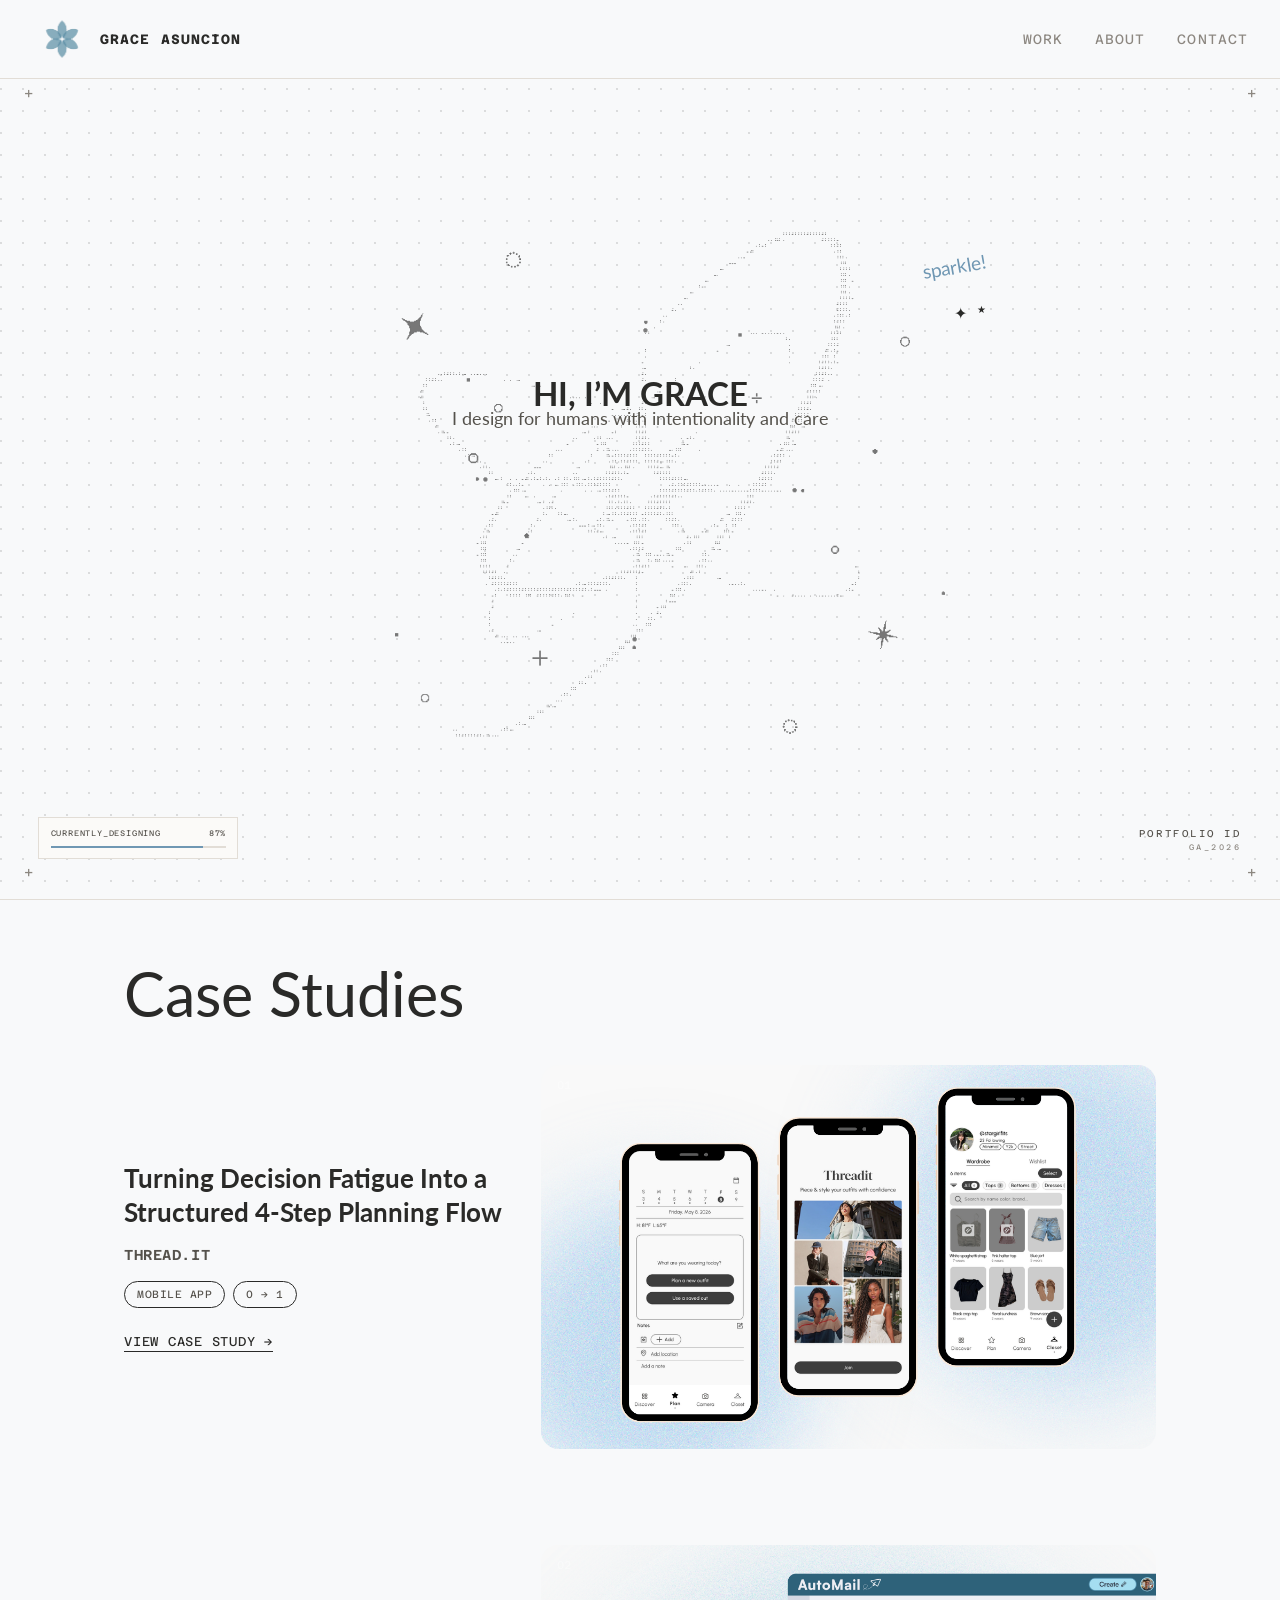
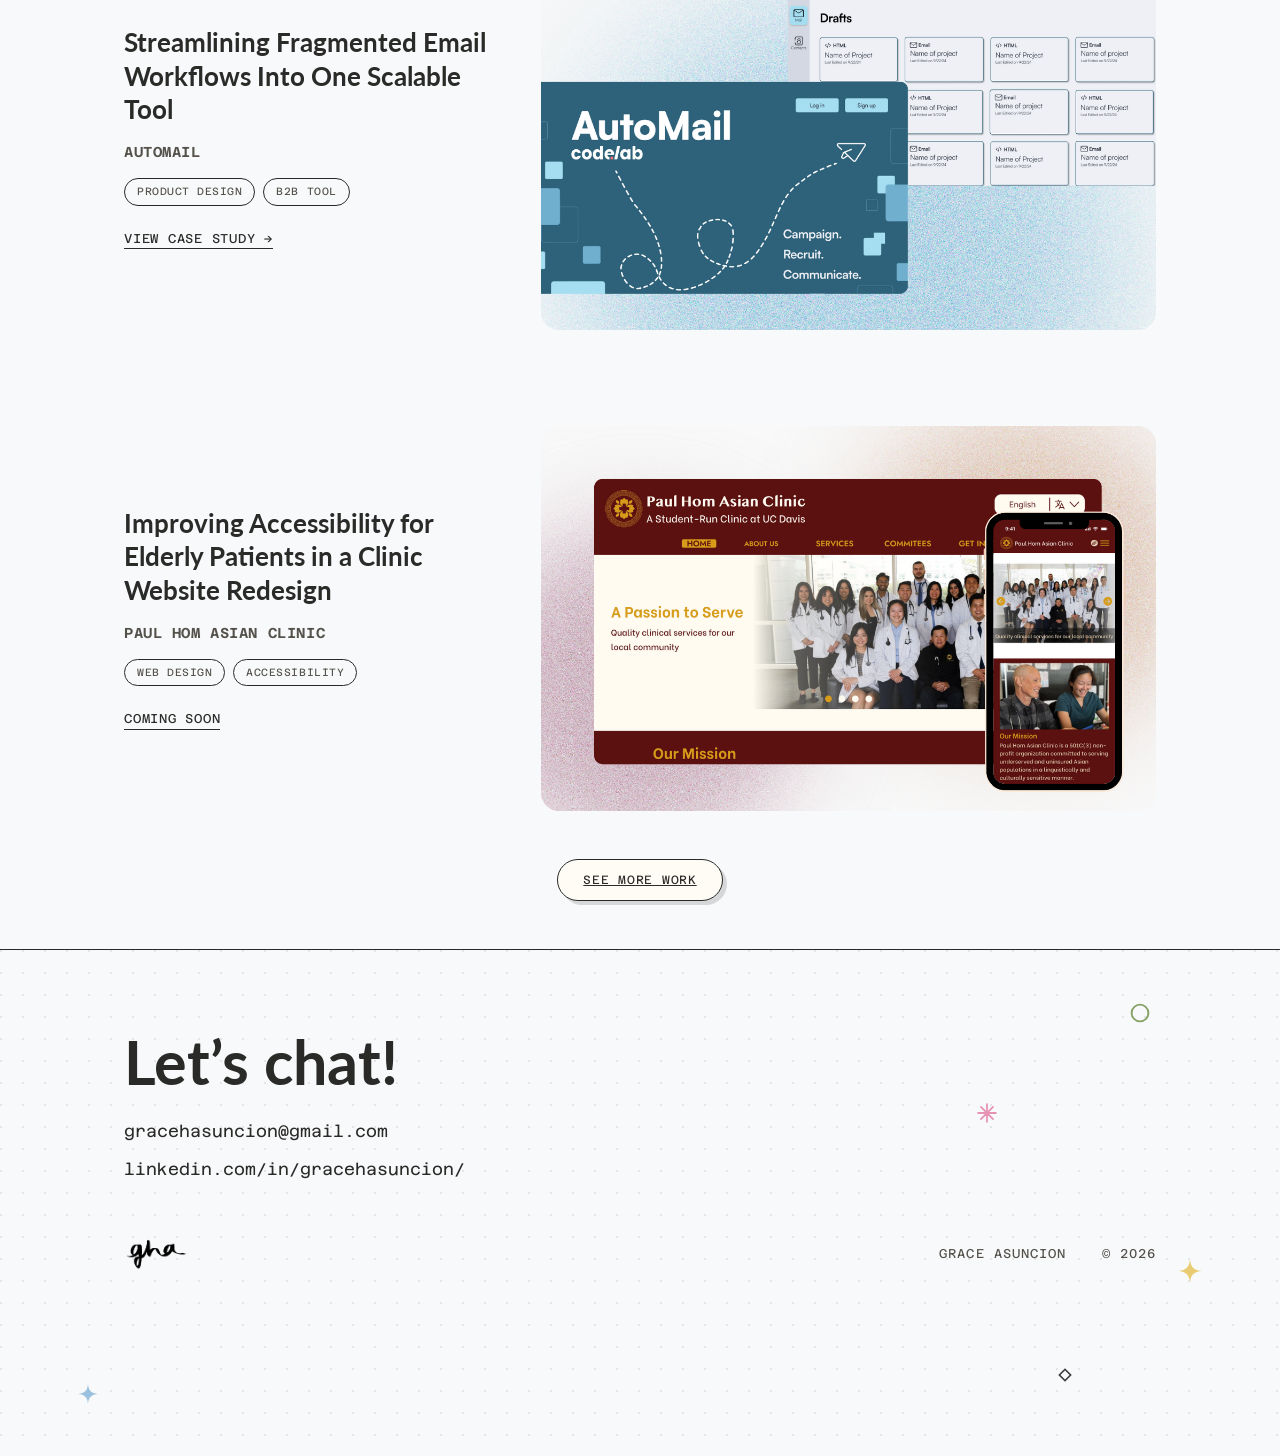
==== commit 617f4e40: "sync" ====
--- a/index.html
+++ b/index.html
@@ -4,7 +4,7 @@
 <meta charset="UTF-8">
 <meta name="viewport" content="width=device-width, initial-scale=1.0">
 <title>Grace Asuncion — Portfolio</title>
-<link rel="icon" href="favicon.svg" type="image/svg+xml">
+<link rel="icon" href="media/favicon.png" type="image/png">
 <link rel="preconnect" href="https://fonts.googleapis.com">
 <link rel="preconnect" href="https://fonts.gstatic.com" crossorigin>
 <link href="https://fonts.googleapis.com/css2?family=Azeret+Mono:ital,wght@0,100..900;1,100..900&family=Lato:ital,wght@0,100;0,300;0,400;0,700;0,900;1,100;1,300;1,400;1,700;1,900&display=swap" rel="stylesheet">
@@ -16,39 +16,29 @@
 
 <nav class="site-nav">
   <div class="nav-inner">
-    <a href="index.html" class="brand">
-      <img src="media/flower-logo.png" alt="Grace Asuncion" class="brand-logo">
-    </a>
-    <ul>
-      <li><a href="work.html" class="nav-link">Work()</a></li>
-      <li><a href="about.html" class="nav-link">About()</a></li>
-    </ul>
+    <div class="nav-left">
+      <a href="index.html" class="brand"><img src="media/flower-logo.png" alt="" class="brand-logo" aria-hidden="true">GRACE ASUNCION</a>
+    </div>
+    <div class="nav-right">
+      <a href="work.html" class="nav-link">Work</a>
+      <a href="about.html" class="nav-link">About</a>
+      <a href="#contact" class="nav-link">Contact</a>
+    </div>
   </div>
 </nav>
 
 <header class="hero">
-  <div class="os-menubar">
-    <div class="os-menubar-left">
-      <span class="os-brand"><img src="media/flower-logo.png" alt="" class="os-logo" aria-hidden="true">GRACE ASUNCION</span>
-      <a href="work.html">Work</a>
-      <a href="about.html">About</a>
-      <a href="index.html#contact">Contact</a>
-    </div>
-    <div class="os-menubar-right">
-      <span data-os-date>2026.10.27</span>
-      <span data-os-clock>12:00:00</span>
-    </div>
-  </div>
-
   <span class="os-crosshair" style="top:5.4rem; left:1.5rem;" aria-hidden="true">+</span>
   <span class="os-crosshair" style="top:5.4rem; right:1.5rem;" aria-hidden="true">+</span>
   <span class="os-crosshair" style="bottom:1.2rem; left:1.5rem;" aria-hidden="true">+</span>
   <span class="os-crosshair" style="bottom:1.2rem; right:1.5rem;" aria-hidden="true">+</span>
 
   <div class="os-desktop">
+    <img class="os-hero-art" src="media/hero.gif" alt="" aria-hidden="true">
+
     <div class="os-label">
       <p class="os-label-name">HI, I&rsquo;M GRACE</p>
-      <p class="os-script os-label-sub">I design with intentionality</p>
+      <p class="os-script os-label-sub">I design for humans with intentionality and care</p>
     </div>
 
     <span class="os-script os-sparkle-note" aria-hidden="true">sparkle!</span>
@@ -59,22 +49,6 @@
     <div class="os-status-row"><span>CURRENTLY_DESIGNING</span><span>87%</span></div>
     <div class="os-status-bar"><span style="width:87%"></span></div>
   </div>
-
-  <nav class="os-dock" aria-label="Quick links">
-    <a href="index.html#work" class="os-dock-btn is-dark" aria-label="Case studies">
-      <svg viewBox="0 0 20 20" fill="none" stroke="currentColor" stroke-width="1.6"><path d="M4 7V4h3M13 4h3v3M16 13v3h-3M7 16H4v-3"/></svg>
-    </a>
-    <a href="about.html" class="os-dock-btn" aria-label="About">
-      <svg viewBox="0 0 20 20" fill="none" stroke="currentColor" stroke-width="1.6" stroke-linecap="round"><path d="M10 5v10M5 10h10"/></svg>
-    </a>
-    <a href="work.html" class="os-dock-btn" aria-label="All work">
-      <svg viewBox="0 0 20 20" fill="none" stroke="currentColor" stroke-width="1.4" stroke-linejoin="round"><path d="M10 2 11.9 7.4 17.6 7.5 13.1 10.9 14.7 16.4 10 13.1 5.3 16.4 6.9 10.9 2.4 7.5 8.1 7.4 Z"/></svg>
-    </a>
-    <a href="index.html#work" class="os-dock-btn is-accent">WORK</a>
-    <a href="index.html#contact" class="os-dock-btn is-soft" aria-label="Contact">&#10003;</a>
-    <span class="os-dock-divider" aria-hidden="true"></span>
-    <a href="mailto:gracehasuncion@gmail.com" class="os-dock-btn" aria-label="Email">&#9673;</a>
-  </nav>
 
   <div class="os-project-id">
     <p>PORTFOLIO ID</p>
--- a/styles.css
+++ b/styles.css
@@ -2,7 +2,7 @@
    Design tokens
 ================================ */
 :root {
-  --cream: #ffffff;
+  --cream: #F8F9FA;
   --paper: #fffcf6;
   --ink: #2a2a28;
   --ink-soft: #55524c;
@@ -98,39 +98,46 @@
   left: 0;
   right: 0;
   z-index: 50;
-  background: transparent;
-  border-bottom: 1px solid transparent;
-  backdrop-filter: blur(0px);
-  transition: background-color 0.5s ease, border-color 0.5s ease, backdrop-filter 0.5s ease;
-}
-
-.site-nav.is-visible {
-  background: rgba(255, 255, 255, 0.9);
-  backdrop-filter: blur(6px);
-  border-bottom: var(--border);
+  background: var(--cream);
+  border-bottom: 1px solid #e2ddd6;
+  font-family: var(--font-mono);
+  font-size: 0.85rem;
+  letter-spacing: 0.08em;
+  text-transform: uppercase;
+  transition: opacity 0.5s ease;
 }
 
 .site-nav .nav-inner {
   display: flex;
   align-items: center;
   justify-content: space-between;
-  padding: 0.9rem clamp(1.5rem, 4vw, 4rem) 0.4rem;
-}
+  padding: 1.3rem 2rem;
+}
+
+.site-nav .nav-left,
+.site-nav .nav-right {
+  display: flex;
+  align-items: center;
+  gap: 2rem;
+}
+
+.site-nav .nav-right { color: #8c8780; }
 
 .site-nav .brand {
-  font-family: var(--font-script);
-  font-size: 2rem;
+  display: inline-flex;
+  align-items: center;
+  gap: 0.5rem;
+  font-weight: 700;
   text-decoration: none;
   color: var(--ink);
   cursor: url("media/cursor.svg") 16 16, auto;
 }
 
-.site-nav .brand span { color: var(--green-deep); }
-
 .brand-logo {
   display: block;
-  height: 3.5rem;
-  width: auto;
+  width: 60px;
+  height: 60px;
+  margin: -12px 0;
   mix-blend-mode: multiply;
   transition: transform 0.2s ease;
 }
@@ -150,37 +157,18 @@
   100% { transform: scale(1) rotate(0deg); }
 }
 
-.site-nav ul {
-  list-style: none;
-  display: flex;
-  gap: 0.7rem;
-  margin: 0;
-  padding: 0;
-  font-family: var(--font-mono);
-  font-size: 0.78rem;
-  letter-spacing: 0.06em;
-  text-transform: uppercase;
-}
-
 .site-nav a.nav-link {
-  display: inline-block;
+  color: #8c8780;
   text-decoration: none;
-  border: var(--border);
-  border-radius: var(--radius);
-  padding: 0.5rem 0.9rem;
   cursor: url("media/cursor.svg") 16 16, auto;
-  transition: transform 0.15s ease, box-shadow 0.15s ease, background-color 0.15s ease;
-}
-
-.site-nav a.nav-link:hover {
-  background: var(--paper);
-  transform: translateY(-2px);
-  box-shadow: 3px 3px 0 var(--shadow);
-}
-
-.site-nav a.nav-link.is-active {
-  background: var(--ink);
-  color: var(--cream);
+}
+
+.site-nav a.nav-link:hover,
+.site-nav a.nav-link.is-active { color: var(--ink); }
+
+@media (max-width: 900px) {
+  .site-nav .nav-inner { padding: 1rem 1.2rem; }
+  .site-nav .nav-right { gap: 1.2rem; }
 }
 
 /* ================================
@@ -267,7 +255,7 @@
    Hero (desktop / OS layout)
 ================================ */
 .hero {
-  --os-bg: #f3efea;
+  --os-bg: #F8F9FA;
   --os-panel: #fbfaf8;
   --os-line: #e2ddd6;
   --os-muted: #8c8780;
@@ -286,11 +274,6 @@
   border-bottom: 1px solid var(--os-line);
   font-family: var(--font-mono);
   color: var(--ink);
-}
-
-.home-page .site-nav:not(.is-visible) {
-  opacity: 0;
-  pointer-events: none;
 }
 
 .os-script {
@@ -470,11 +453,29 @@
   height: 18px;
 }
 
+/* Hero artwork — inverted + multiplied so the gif's black backdrop drops out on the light hero */
+.os-hero-art {
+  position: absolute;
+  top: 50%;
+  left: 50%;
+  transform: translate(-50%, -50%);
+  width: min(72vw, 900px);
+  height: auto;
+  z-index: 0;
+  pointer-events: none;
+  /* brighten the lines before inverting so they come out darker; raise/lower to taste */
+  filter: brightness(4) invert(1);
+  mix-blend-mode: multiply;
+}
+
 /* Floating label */
 .os-label {
   position: absolute;
   top: 37%;
-  left: 13%;
+  left: 50%;
+  transform: translateX(-50%);
+  text-align: center;
+  white-space: nowrap;
   z-index: 1;
 }
 
@@ -487,7 +488,7 @@
 }
 
 .os-label-sub {
-  margin: -0.3rem 0 0 1.2rem;
+  margin: -0.3rem 0 0;
   font-size: 1.15rem;
   color: var(--ink-soft);
 }
@@ -530,28 +531,10 @@
 
 .os-tile span {
   position: absolute;
-  left: 0.5rem;
-  bottom: 0.4rem;
-  padding: 0.1rem 0.35rem;
-  background: rgba(251, 250, 248, 0.9);
-  font-size: 0.55rem;
-  letter-spacing: 0.14em;
-  color: var(--ink);
-}
-
-.os-tile-row {
-  display: grid;
-  grid-template-columns: 1fr 1fr;
-  gap: 0.6rem;
-  margin-top: 0.6rem;
-}
-
-.os-tile-row .os-tile { aspect-ratio: 1 / 0.9; }
-
-.os-tile-empty {
-  display: grid;
-  place-items: center;
-  color: var(--os-accent);
+  left: -1.2rem;
+  bottom: -4.8rem;
+  width: 17rem;
+  padding: 1.1rem 1.3rem;
 }
 
 .os-tile-empty svg {
@@ -828,6 +811,7 @@
     transform: none;
     width: 100%;
     max-width: 24rem;
+    white-space: normal;
   }
 
   .os-window[data-drag] { touch-action: auto; }
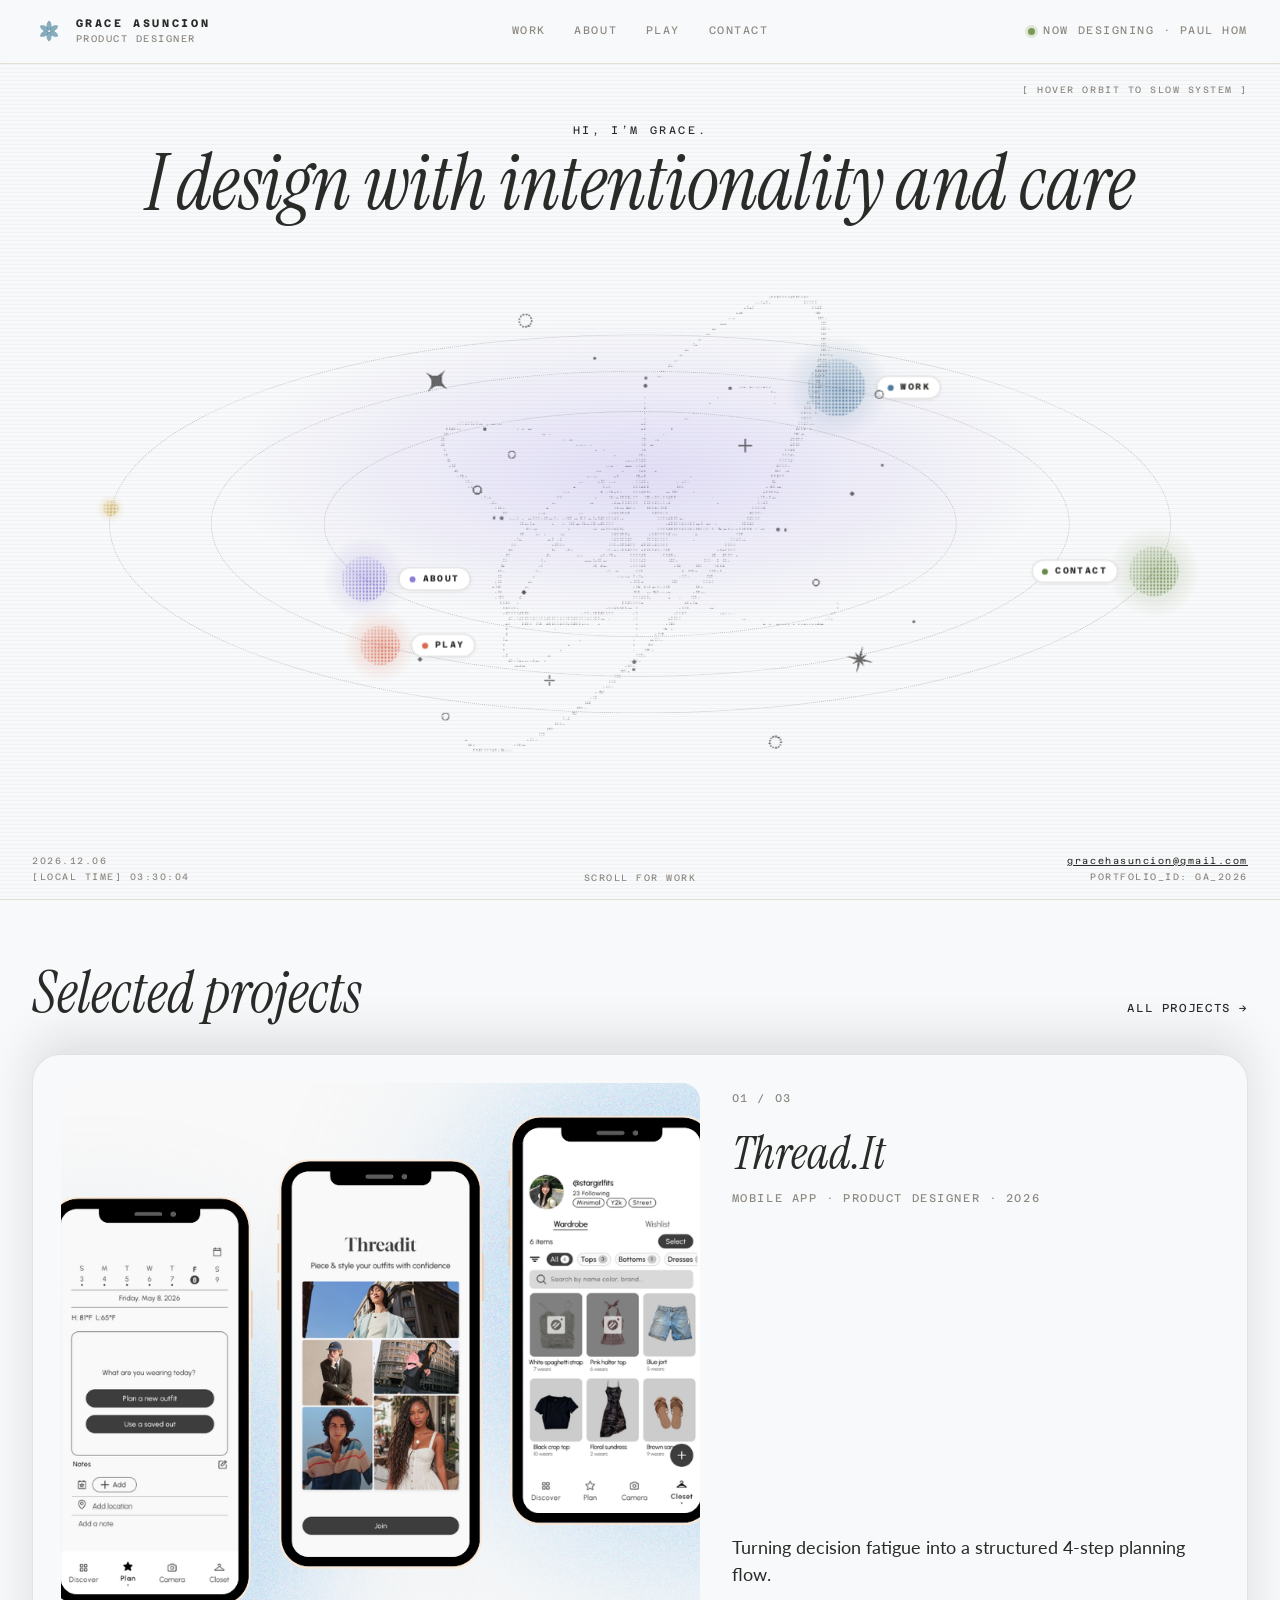
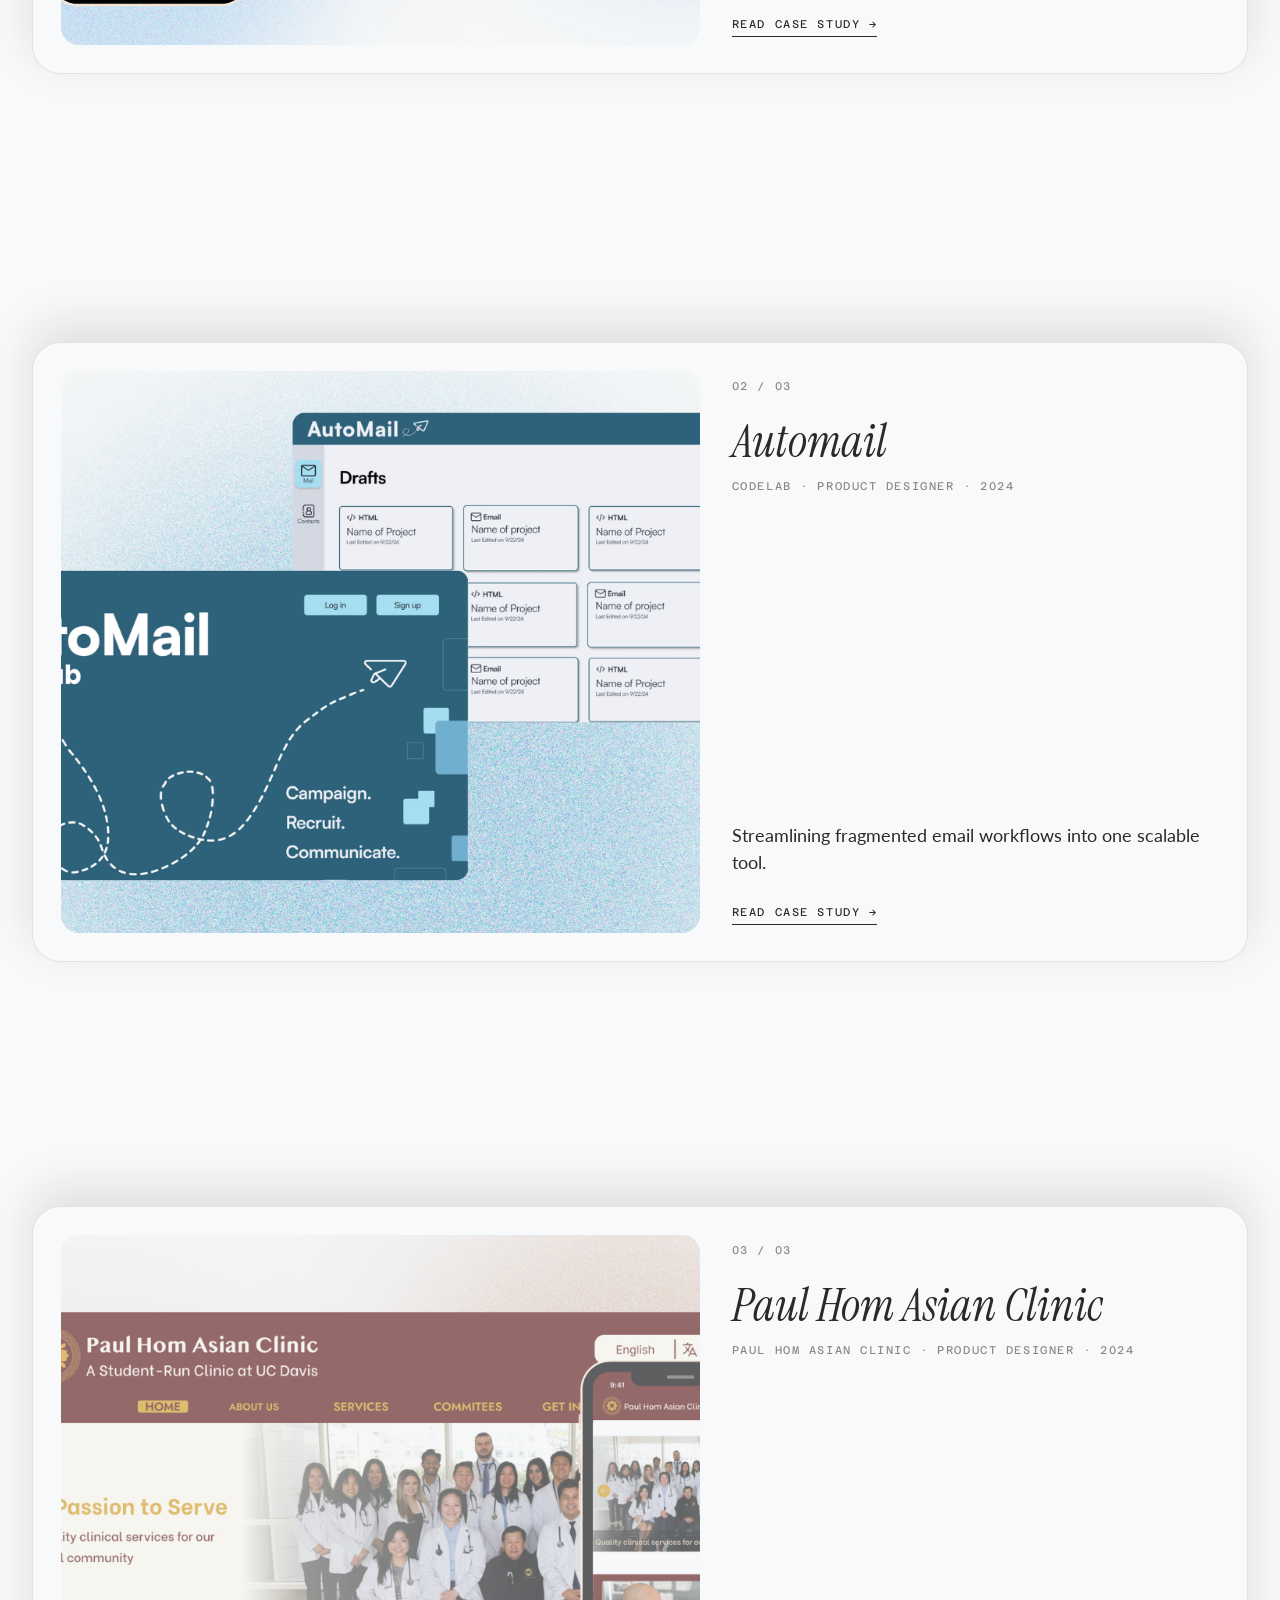
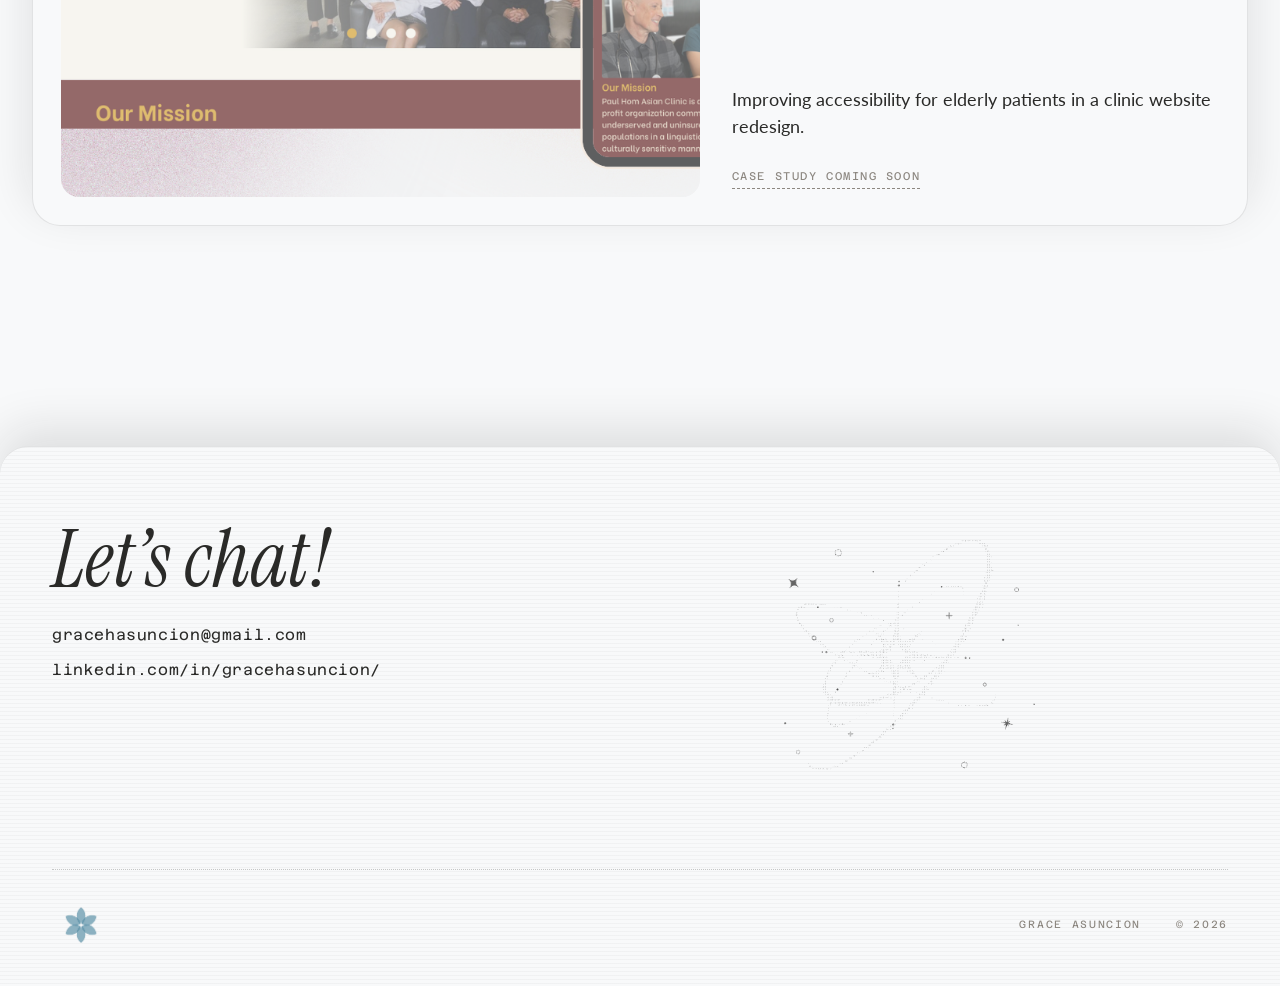
==== commit 34718c5c: "sync" ====
--- a/index.html
+++ b/index.html
@@ -7,126 +7,126 @@
 <link rel="icon" href="media/favicon.png" type="image/png">
 <link rel="preconnect" href="https://fonts.googleapis.com">
 <link rel="preconnect" href="https://fonts.gstatic.com" crossorigin>
-<link href="https://fonts.googleapis.com/css2?family=Azeret+Mono:ital,wght@0,100..900;1,100..900&family=Lato:ital,wght@0,100;0,300;0,400;0,700;0,900;1,100;1,300;1,400;1,700;1,900&display=swap" rel="stylesheet">
+<link href="https://fonts.googleapis.com/css2?family=Instrument+Serif:ital@0;1&family=Azeret+Mono:ital,wght@0,100..900;1,100..900&family=Lato:ital,wght@0,100;0,300;0,400;0,700;0,900;1,100;1,300;1,400;1,700;1,900&display=swap" rel="stylesheet">
 <link rel="stylesheet" href="styles.css">
 
 <script src="script.js" defer></script>
 </head>
 <body class="is-page-enter home-page">
 
-<nav class="site-nav">
-  <div class="nav-inner">
-    <div class="nav-left">
-      <a href="index.html" class="brand"><img src="media/flower-logo.png" alt="" class="brand-logo" aria-hidden="true">GRACE ASUNCION</a>
-    </div>
-    <div class="nav-right">
+<nav class="site-nav cosmos-nav">
+  <div class="cosmos-nav-inner">
+    <a href="index.html" class="brand cosmos-brand">
+      <img src="media/flower-logo.png" alt="" class="brand-logo" aria-hidden="true">
+      <span class="cosmos-brand-text">
+        <span class="cosmos-brand-name">GRACE ASUNCION</span>
+        <span class="cosmos-brand-role">PRODUCT DESIGNER</span>
+      </span>
+    </a>
+    <div class="cosmos-nav-links">
       <a href="work.html" class="nav-link">Work</a>
       <a href="about.html" class="nav-link">About</a>
+      <a href="play.html" class="nav-link">Play</a>
       <a href="#contact" class="nav-link">Contact</a>
     </div>
+    <p class="cosmos-status"><span class="cosmos-status-dot" aria-hidden="true"></span>NOW DESIGNING &middot; PAUL HOM</p>
   </div>
 </nav>
 
-<header class="hero">
-  <span class="os-crosshair" style="top:5.4rem; left:1.5rem;" aria-hidden="true">+</span>
-  <span class="os-crosshair" style="top:5.4rem; right:1.5rem;" aria-hidden="true">+</span>
-  <span class="os-crosshair" style="bottom:1.2rem; left:1.5rem;" aria-hidden="true">+</span>
-  <span class="os-crosshair" style="bottom:1.2rem; right:1.5rem;" aria-hidden="true">+</span>
+<header class="hero cosmos">
+  <div class="cosmos-stage">
+    <p class="cosmos-hint" aria-hidden="true">[ HOVER ORBIT TO SLOW SYSTEM ]</p>
 
-  <div class="os-desktop">
-    <img class="os-hero-art" src="media/hero.gif" alt="" aria-hidden="true">
+    <div class="cosmos-frame">
+      <p class="cosmos-kicker">HI, I&rsquo;M GRACE.</p>
+      <h1 class="cosmos-title">I design with intentionality and care</h1>
 
-    <div class="os-label">
-      <p class="os-label-name">HI, I&rsquo;M GRACE</p>
-      <p class="os-script os-label-sub">I design for humans with intentionality and care</p>
+      <div class="cosmos-orbit" data-orbit>
+        <span class="cosmos-ring" style="--w:56%; --h:56%;" aria-hidden="true"></span>
+        <span class="cosmos-ring" style="--w:76%; --h:76%;" aria-hidden="true"></span>
+        <span class="cosmos-ring" style="--w:94%; --h:94%;" aria-hidden="true"></span>
+        <img src="media/hero.gif" alt="" class="cosmos-sun" aria-hidden="true">
+
+        <a href="about.html" class="cosmos-planet" style="--tint:#8b7fd4; --size:46px;" data-ring="0.28" data-speed="0.16" data-angle="140"><span class="cosmos-globe" aria-hidden="true"></span><span class="cosmos-planet-label">About</span></a>
+        <a href="work.html" class="cosmos-planet" style="--tint:#4f7c9e; --size:58px;" data-ring="0.38" data-speed="0.11" data-angle="290"><span class="cosmos-globe" aria-hidden="true"></span><span class="cosmos-planet-label">Work</span></a>
+        <a href="#contact" class="cosmos-planet" style="--tint:#6b8a47; --size:50px;" data-ring="0.47" data-speed="0.07" data-angle="10"><span class="cosmos-globe" aria-hidden="true"></span><span class="cosmos-planet-label">Contact</span></a>
+        <a href="play.html" class="cosmos-planet" style="--tint:#d9694f; --size:40px;" data-ring="0.38" data-speed="0.11" data-angle="120"><span class="cosmos-globe" aria-hidden="true"></span><span class="cosmos-planet-label">Play</span></a>
+        <span class="cosmos-moon" style="--tint:#c9a440; --size:16px;" data-ring="0.47" data-speed="0.07" data-angle="180" aria-hidden="true"><span class="cosmos-globe"></span></span>
+      </div>
     </div>
 
-    <span class="os-script os-sparkle-note" aria-hidden="true">sparkle!</span>
-    <span class="os-sparkle" aria-hidden="true">&#10022; <small>&#9733;</small></span>
-  </div>
-
-  <div class="os-status">
-    <div class="os-status-row"><span>CURRENTLY_DESIGNING</span><span>87%</span></div>
-    <div class="os-status-bar"><span style="width:87%"></span></div>
-  </div>
-
-  <div class="os-project-id">
-    <p>PORTFOLIO ID</p>
-    <p>GA_2026</p>
+    <div class="cosmos-foot">
+      <p><span data-os-date></span><br>[LOCAL TIME] <span data-os-clock></span></p>
+      <a href="#work" class="cosmos-scroll">SCROLL FOR WORK</a>
+      <p class="cosmos-foot-right"><a href="mailto:gracehasuncion@gmail.com">gracehasuncion@gmail.com</a><br>PORTFOLIO_ID: GA_2026</p>
+    </div>
   </div>
 </header>
 
-<main class="wrap" id="work">
-  <div class="section-intro">
-    <h2 class="section-title">Case Studies</h2>
+<section class="stack-section" id="work" aria-labelledby="stack-title">
+  <div class="stack-head">
+    <h2 id="stack-title">Selected projects</h2>
+    <a href="work.html">All projects &rarr;</a>
   </div>
 
-  <div class="project-grid">
-    <a class="project-card" href="thread-it.html">
-      <div class="thumb has-image"><span class="index">01</span><img src="media/thread.it-cover.png" alt="Thread.It app screens"></div>
-      <div class="card-body">
-        <p class="impact-line">Turning Decision Fatigue Into a Structured 4-Step Planning Flow</p>
-        <div class="card-top">
-          <h3>Thread.It</h3>
+  <ol class="stack-list" style="--count:3;">
+    <li class="stack-item" style="--i:0;">
+      <a class="stack-card" href="thread-it.html">
+        <div class="pc-media"><img src="media/thread.it-cover.png" alt="Thread.It app screens"></div>
+        <div class="pc-text">
+          <div class="pc-head">
+            <p class="pc-num">01 / 03</p>
+            <h3>Thread.It</h3>
+            <p class="pc-meta">Mobile app &middot; Product Designer &middot; 2026</p>
+          </div>
+          <div class="pc-body">
+            <p class="pc-summary">Turning decision fatigue into a structured 4-step planning flow.</p>
+            <span class="pc-link">Read case study &rarr;</span>
+          </div>
         </div>
-        <div class="tag-row">
-          <span class="tag">Mobile App</span>
-          <span class="tag">0 &rarr; 1</span>
+      </a>
+    </li>
+
+    <li class="stack-item" style="--i:1;">
+      <a class="stack-card" href="automail.html">
+        <div class="pc-media"><img src="media/automail-cover.png" alt="AutoMail app screens"></div>
+        <div class="pc-text">
+          <div class="pc-head">
+            <p class="pc-num">02 / 03</p>
+            <h3>Automail</h3>
+            <p class="pc-meta">CodeLab &middot; Product Designer &middot; 2024</p>
+          </div>
+          <div class="pc-body">
+            <p class="pc-summary">Streamlining fragmented email workflows into one scalable tool.</p>
+            <span class="pc-link">Read case study &rarr;</span>
+          </div>
         </div>
-        <span class="view-link">View case study &rarr;</span>
+      </a>
+    </li>
+
+    <li class="stack-item" style="--i:2;">
+      <div class="stack-card" data-status="coming-soon">
+        <div class="pc-media"><img src="media/paul%20hom-cover.png" alt="Paul Hom Asian Clinic website screens"></div>
+        <div class="pc-text">
+          <div class="pc-head">
+            <p class="pc-num">03 / 03</p>
+            <h3>Paul Hom Asian Clinic</h3>
+            <p class="pc-meta">Paul Hom Asian Clinic &middot; Product Designer &middot; 2024</p>
+          </div>
+          <div class="pc-body">
+            <p class="pc-summary">Improving accessibility for elderly patients in a clinic website redesign.</p>
+            <span class="pc-link">Case study coming soon</span>
+          </div>
+        </div>
       </div>
-    </a>
+    </li>
+  </ol>
+</section>
 
-    <a class="project-card" href="automail.html">
-      <div class="thumb has-image"><span class="index">02</span><img src="media/automail-cover.png" alt="AutoMail app screens"></div>
-      <div class="card-body">
-        <p class="impact-line">Streamlining Fragmented Email Workflows Into One Scalable Tool</p>
-        <div class="card-top">
-          <h3>Automail</h3>
-        </div>
-        <div class="tag-row">
-          <span class="tag">Product Design</span>
-          <span class="tag">B2B Tool</span>
-        </div>
-        <span class="view-link">View case study &rarr;</span>
-      </div>
-    </a>
-
-    <div class="project-card" data-status="coming-soon">
-      <div class="thumb has-image"><span class="index">03</span><img src="media/paul%20hom-cover.png" alt="Paul Hom Asian Clinic website screens"></div>
-      <div class="card-body">
-        <p class="impact-line">Improving Accessibility for Elderly Patients in a Clinic Website Redesign</p>
-        <div class="card-top">
-          <h3>Paul Hom Asian Clinic</h3>
-        </div>
-        <div class="tag-row">
-          <span class="tag">Web Design</span>
-          <span class="tag">Accessibility</span>
-        </div>
-        <span class="view-link">Coming soon</span>
-      </div>
-    </div>
-  </div>
-
-  <a href="work.html" class="see-more-btn">See more work</a>
-
-</main>
-
+<div class="stack-end">
 <footer class="site-footer doodle-field" id="contact">
-  <div class="doodle" style="top:10%; right:10%; width:24px; height:24px; --r:-6deg;">
-    <svg viewBox="0 0 20 20" fill="none" stroke="var(--green-deep)" stroke-width="1.6"><circle cx="10" cy="10" r="7"/></svg>
-  </div>
-  <div class="doodle" style="top:30%; right:22%; width:22px; height:22px; --r:8deg; animation-delay:0.6s;">
-    <svg viewBox="0 0 20 20" fill="none" stroke="var(--pink-deep)" stroke-width="1.6" stroke-linecap="round"><path d="M10 2v16M2 10h16M4.5 4.5l11 11M15.5 4.5l-11 11"/></svg>
-  </div>
-  <div class="doodle" style="bottom:34%; right:6%; width:26px; height:26px; --r:4deg; animation-delay:1.1s;">
-    <svg viewBox="0 0 40 40" fill="var(--yellow-deep)"><path d="M20 2 C21 14 26 19 38 20 C26 21 21 26 20 38 C19 26 14 21 2 20 C14 19 19 14 20 2 Z"/></svg>
-  </div>
-  <div class="doodle" style="bottom:14%; right:16%; width:20px; height:20px; --r:-4deg; animation-delay:1.6s;">
-    <svg viewBox="0 0 20 20" fill="none" stroke="var(--ink)" stroke-width="1.6"><rect x="6" y="6" width="8" height="8" transform="rotate(45 10 10)"/></svg>
-  </div>
-  <div class="doodle" style="bottom:10%; left:6%; width:22px; height:22px; --r:6deg; animation-delay:0.3s;">
-    <svg viewBox="0 0 40 40" fill="var(--blue-deep)"><path d="M20 2 C21 14 26 19 38 20 C26 21 21 26 20 38 C19 26 14 21 2 20 C14 19 19 14 20 2 Z"/></svg>
+  <div class="doodle footer-ascii" style="top:12%; right:14%; --r:-4deg;">
+    <img src="media/hero.gif" alt="" aria-hidden="true">
   </div>
 
   <div class="wrap footer-inner">
@@ -141,11 +141,12 @@
     </div>
 
     <div class="footer-bottom-row">
-      <img src="media/logo.png" alt="Grace Asuncion" class="footer-logo">
+      <img src="media/flower-logo.png" alt="Grace Asuncion" class="footer-logo">
       <p class="footer-signature">Grace Asuncion &nbsp;&nbsp; &copy; 2026</p>
     </div>
   </div>
 </footer>
+</div>
 
 </body>
 </html>
--- a/styles.css
+++ b/styles.css
@@ -47,7 +47,6 @@
   font-family: var(--font-sans);
   line-height: 1.5;
   transition: opacity 0.35s ease;
-  cursor: url("media/cursor.svg") 16 16, auto;
 }
 
 body.is-page-enter,
@@ -130,7 +129,6 @@
   font-weight: 700;
   text-decoration: none;
   color: var(--ink);
-  cursor: url("media/cursor.svg") 16 16, auto;
 }
 
 .brand-logo {
@@ -160,7 +158,6 @@
 .site-nav a.nav-link {
   color: #8c8780;
   text-decoration: none;
-  cursor: url("media/cursor.svg") 16 16, auto;
 }
 
 .site-nav a.nav-link:hover,
@@ -174,39 +171,38 @@
 /* ================================
    Cursor sparkles
 ================================ */
-.cursor-star {
-  position: fixed;
-  pointer-events: none;
-  z-index: 9999;
-  font-size: 1rem;
-  line-height: 1;
-  transform: translate(-50%, -50%);
-  will-change: transform, opacity;
-  animation: star-twinkle 0.9s ease-out forwards;
-}
-
-@keyframes star-twinkle {
-  0% { opacity: 0; transform: translate(-50%, -50%) scale(0.4); }
-  30% { opacity: 1; transform: translate(-50%, -50%) scale(1.1); }
-  100% { opacity: 0; transform: translate(-50%, -50%) scale(0.8); }
-}
-
+.cursor-star,
 .click-burst {
   position: fixed;
   pointer-events: none;
   z-index: 9999;
-  font-size: 1.1rem;
-  line-height: 1;
   transform: translate(-50%, -50%);
   will-change: transform, opacity;
-  animation: click-burst-pop 0.5s ease-out forwards;
-}
+}
+
+.cursor-star svg,
+.click-burst svg {
+  display: block;
+  width: 100%;
+  height: 100%;
+}
+
+.cursor-star { animation: star-twinkle 1.1s ease-out forwards; }
+
+/* Each sparkle pops in, then drifts down and twirls as it fades */
+@keyframes star-twinkle {
+  0% { opacity: 0; transform: translate(-50%, -50%) scale(0.3) rotate(0deg); }
+  25% { opacity: 1; transform: translate(-50%, -50%) scale(1.1) rotate(calc(var(--rot) * 0.4)); }
+  100% { opacity: 0; transform: translate(-50%, calc(-50% + 18px)) scale(0.7) rotate(var(--rot)); }
+}
+
+.click-burst { animation: click-burst-pop 0.6s ease-out forwards; }
 
 @keyframes click-burst-pop {
   0% { opacity: 1; transform: translate(-50%, -50%) scale(0.3); }
   100% {
     opacity: 0;
-    transform: translate(calc(-50% + var(--dx, 0px)), calc(-50% + var(--dy, 0px))) scale(1);
+    transform: translate(calc(-50% + var(--dx, 0px)), calc(-50% + var(--dy, 0px))) scale(1) rotate(var(--rot));
   }
 }
 
@@ -312,7 +308,6 @@
 .os-menubar a {
   color: var(--os-muted);
   text-decoration: none;
-  cursor: url("media/cursor.svg") 16 16, auto;
 }
 
 .os-menubar a:hover { color: var(--ink); }
@@ -608,7 +603,6 @@
   font-size: 0.7rem;
   font-weight: 700;
   text-decoration: none;
-  cursor: url("media/cursor.svg") 16 16, auto;
   transition: transform 0.15s ease;
 }
 
@@ -703,7 +697,6 @@
   font-weight: 700;
   letter-spacing: 0.08em;
   text-decoration: none;
-  cursor: url("media/cursor.svg") 16 16, auto;
   transition: transform 0.15s ease, background-color 0.15s ease;
 }
 
@@ -1089,7 +1082,6 @@
   border: var(--border);
   border-radius: 999px;
   padding: 0.7rem 1.6rem;
-  cursor: url("media/cursor.svg") 16 16, auto;
   transition: transform 0.15s ease, box-shadow 0.15s ease;
   box-shadow: 4px 4px 0 var(--shadow);
 }
@@ -1112,11 +1104,6 @@
   .project-card {
     gap: 3.5rem;
   }
-}
-
-.project-card,
-.work-card {
-  cursor: url("media/cursor-big.svg") 26 26, pointer;
 }
 
 @media (max-width: 760px) {
@@ -1732,7 +1719,6 @@
   color: var(--ink-soft);
   border-left: 2.5px solid transparent;
   padding-left: 0.8rem;
-  cursor: url("media/cursor-medium.svg") 20 20, auto;
   transition: color 0.15s ease, border-color 0.15s ease, font-weight 0.15s ease;
 }
 
@@ -2406,3 +2392,665 @@
   padding: 0.6rem 1.2rem;
   background: var(--paper);
 }
+
+/* ================================
+   Home: cosmos hero
+================================ */
+.cosmos-nav {
+  background: rgba(248, 249, 250, 0.9);
+  backdrop-filter: blur(6px);
+  font-size: 0.68rem;
+  letter-spacing: 0.14em;
+}
+
+.cosmos-nav-inner {
+  display: grid;
+  grid-template-columns: 1fr auto 1fr;
+  align-items: center;
+  gap: 1rem;
+  padding: 0.9rem 2rem;
+}
+
+.cosmos-nav .cosmos-brand { gap: 0.6rem; }
+
+.cosmos-nav .brand-logo {
+  width: 34px;
+  height: 34px;
+  margin: 0;
+}
+
+.cosmos-brand-text {
+  display: flex;
+  flex-direction: column;
+  line-height: 1.5;
+}
+
+.cosmos-brand-name { letter-spacing: 0.24em; }
+
+.cosmos-brand-role {
+  font-weight: 400;
+  color: #8c8780;
+  font-size: 0.6rem;
+}
+
+.cosmos-nav-links {
+  display: flex;
+  gap: 1.8rem;
+}
+
+.cosmos-status {
+  justify-self: end;
+  display: inline-flex;
+  align-items: center;
+  gap: 0.5rem;
+  margin: 0;
+  color: #8c8780;
+}
+
+.cosmos-status-dot {
+  width: 7px;
+  height: 7px;
+  border-radius: 50%;
+  background: var(--green-deep);
+  box-shadow: 0 0 0 3px rgba(123, 154, 86, 0.2);
+  animation: cosmos-pulse 2.4s ease-in-out infinite;
+}
+
+@keyframes cosmos-pulse {
+  50% { box-shadow: 0 0 0 6px rgba(123, 154, 86, 0); }
+}
+
+.hero.cosmos {
+  --cosmos-glow: rgba(176, 164, 238, 0.32);
+
+  display: flex;
+  flex-direction: column;
+  padding: 5.2rem clamp(0.75rem, 2vw, 1.5rem) 0.9rem;
+  background-image: repeating-linear-gradient(to bottom, rgba(42, 42, 40, 0.035) 0 1px, transparent 1px 4px);
+  background-size: auto;
+  font-size: 0.68rem;
+  letter-spacing: 0.14em;
+}
+
+.cosmos-hint {
+  margin: 0 0.5rem 0.4rem;
+  text-align: right;
+  font-size: 0.58rem;
+  color: #8c8780;
+}
+
+.cosmos-frame {
+  flex: 1;
+  display: flex;
+  flex-direction: column;
+  align-items: center;
+  border-radius: 14px;
+  padding: 1.2rem clamp(1rem, 4vw, 3.5rem) 1rem;
+  background: radial-gradient(ellipse 48% 30% at 50% 50%, var(--cosmos-glow), transparent 70%);
+}
+
+.cosmos-kicker {
+  margin: 0;
+  letter-spacing: 0.24em;
+}
+
+.cosmos-title {
+  margin: 0.4rem 0 0;
+  max-width: 16em;
+  text-wrap: balance;
+  font-family: "Instrument Serif", Georgia, serif;
+  font-style: italic;
+  font-weight: 400;
+  font-size: clamp(2.4rem, 6vw, 5.2rem);
+  line-height: 1;
+  letter-spacing: -0.01em;
+  text-align: center;
+}
+
+/* Orbit */
+.cosmos-orbit {
+  position: relative;
+  width: min(100%, 1280px, calc((100svh - 19rem) * 2.8));
+  aspect-ratio: 2.8 / 1;
+  margin: auto 0;
+}
+
+.cosmos-ring {
+  position: absolute;
+  top: 50%;
+  left: 50%;
+  width: var(--w);
+  height: var(--h);
+  transform: translate(-50%, -50%);
+  border: 1.5px dotted rgba(42, 42, 40, 0.24);
+  border-radius: 50%;
+  pointer-events: none;
+}
+
+.cosmos-sun {
+  position: absolute;
+  top: 50%;
+  left: 50%;
+  z-index: 1;
+  width: 72%;
+  height: auto;
+  transform: translate(-50%, -50%);
+  pointer-events: none;
+  filter: brightness(4) invert(1) contrast(2.8);
+  mix-blend-mode: multiply;
+}
+
+.cosmos-planet,
+.cosmos-moon {
+  position: absolute;
+  top: 0;
+  left: 0;
+  width: var(--size);
+  height: var(--size);
+  will-change: transform;
+}
+
+/* Soft halo behind each globe */
+.cosmos-planet::before,
+.cosmos-moon::before {
+  content: "";
+  position: absolute;
+  inset: -45%;
+  z-index: -1;
+  border-radius: 50%;
+  background: radial-gradient(circle, color-mix(in srgb, var(--tint) 28%, transparent), transparent 68%);
+  pointer-events: none;
+}
+
+/* Halftone sphere: a dot grid, shaded by a mask that fades toward the lit upper-left */
+.cosmos-globe {
+  display: block;
+  width: 100%;
+  height: 100%;
+  border-radius: 50%;
+  background: radial-gradient(circle, var(--tint) 0.9px, transparent 1.4px) 0 0 / 3.4px 3.4px;
+  -webkit-mask-image: radial-gradient(circle at 66% 70%, #000 15%, rgba(0, 0, 0, 0.3) 80%);
+  mask-image: radial-gradient(circle at 66% 70%, #000 15%, rgba(0, 0, 0, 0.3) 80%);
+  transition: transform 0.2s ease;
+}
+
+.cosmos-planet {
+  text-decoration: none;
+}
+
+.cosmos-planet:hover .cosmos-globe,
+.cosmos-planet:focus-visible .cosmos-globe { transform: scale(1.12); }
+
+.cosmos-planet-label {
+  position: absolute;
+  top: 50%;
+  left: calc(100% + 0.7rem);
+  transform: translateY(-50%);
+  display: inline-flex;
+  align-items: center;
+  gap: 0.45rem;
+  padding: 0.25rem 0.6rem;
+  background: #fff;
+  border: 1px solid rgba(42, 42, 40, 0.14);
+  border-radius: 999px;
+  box-shadow: 0 1px 4px rgba(42, 42, 40, 0.08);
+  color: var(--ink);
+  font-size: 0.55rem;
+  font-weight: 700;
+  letter-spacing: 0.16em;
+  text-transform: uppercase;
+  white-space: nowrap;
+  transition: background-color 0.2s ease, color 0.2s ease;
+}
+
+.cosmos-planet-label::before {
+  content: "";
+  width: 6px;
+  height: 6px;
+  border-radius: 50%;
+  background: var(--tint);
+}
+
+.cosmos-planet:hover .cosmos-planet-label,
+.cosmos-planet:focus-visible .cosmos-planet-label {
+  background: var(--ink);
+  color: #fff;
+}
+
+.cosmos-planet:focus-visible { outline: 2px solid var(--ink); outline-offset: 4px; border-radius: 50%; }
+
+/* Bottom bar */
+.cosmos-foot {
+  display: grid;
+  grid-template-columns: 1fr auto 1fr;
+  align-items: end;
+  padding: 0.7rem 0.5rem 0;
+  font-size: 0.58rem;
+  color: #8c8780;
+}
+
+.cosmos-foot p { margin: 0; line-height: 1.7; }
+.cosmos-foot a { text-decoration: none; }
+.cosmos-foot-right { text-align: right; }
+.cosmos-foot-right a { color: var(--ink); text-decoration: underline; }
+.cosmos-scroll:hover { color: var(--ink); }
+
+@media (prefers-reduced-motion: reduce) {
+  .cosmos-status-dot { animation: none; }
+}
+
+@media (max-width: 900px) {
+  .cosmos-nav-inner {
+    grid-template-columns: 1fr auto;
+    padding: 0.8rem 1.2rem;
+  }
+
+  .cosmos-status,
+  .cosmos-hint { display: none; }
+
+  .cosmos-nav-links { gap: 1.1rem; }
+
+  .hero.cosmos { padding-top: 4.6rem; }
+
+  .cosmos-orbit { aspect-ratio: 1.3 / 1; }
+}
+
+@media (max-width: 620px) {
+  .cosmos-brand-role { display: none; }
+
+  .cosmos-frame { padding-inline: 1rem; }
+
+  .cosmos-foot {
+    grid-template-columns: 1fr;
+    justify-items: center;
+    gap: 0.6rem;
+    text-align: center;
+  }
+
+  .cosmos-foot > p:first-child { display: none; }
+  .cosmos-foot-right { text-align: center; }
+}
+
+.cosmos-planet.is-flipped .cosmos-planet-label {
+  left: auto;
+  right: calc(100% + 0.7rem);
+}
+
+@media (max-width: 620px) {
+  .cosmos-planet,
+  .cosmos-moon {
+    width: calc(var(--size) * 0.65);
+    height: calc(var(--size) * 0.65);
+  }
+}
+
+.play-intro {
+  margin: 0.4rem 0 0;
+  color: var(--ink-soft);
+}
+
+/* ================================
+   Home: pinned galaxy + stacking project cards
+================================ */
+.home-page .hero.cosmos {
+  position: sticky;
+  top: 0;
+  z-index: 0;
+  height: clamp(720px, 100vh, 960px);
+  min-height: 0;
+}
+
+/* Everything inside the hero fades as one layer, like flying away from the galaxy */
+.cosmos-stage {
+  flex: 1;
+  display: flex;
+  flex-direction: column;
+  min-height: 0;
+  transform-origin: 50% 55%;
+  will-change: opacity, transform, filter;
+}
+
+@keyframes galaxy-fade {
+  to {
+    opacity: 0.18;
+    transform: scale(0.88);
+    filter: blur(5px);
+  }
+}
+
+@supports (animation-timeline: scroll()) {
+  .cosmos-stage {
+    animation: galaxy-fade linear both;
+    animation-timeline: scroll(root);
+    animation-range: 0 90vh;
+  }
+}
+
+/* Transparent so the faded galaxy shows between the cards */
+.stack-section {
+  position: relative;
+  z-index: 1;
+  padding: 0 clamp(1rem, 3vw, 2rem);
+}
+
+.stack-head {
+  display: flex;
+  justify-content: space-between;
+  align-items: baseline;
+  max-width: 1240px;
+  margin: 0 auto 2rem;
+  padding-top: 4rem;
+}
+
+.stack-head h2 {
+  margin: 0;
+  font-family: "Instrument Serif", Georgia, serif;
+  font-style: italic;
+  font-weight: 400;
+  font-size: clamp(2.2rem, 4.5vw, 3.6rem);
+  line-height: 1;
+}
+
+.stack-head a {
+  font-family: var(--font-mono);
+  font-size: 0.72rem;
+  letter-spacing: 0.14em;
+  text-transform: uppercase;
+  text-decoration: none;
+}
+
+.stack-head a:hover { text-decoration: underline; }
+
+.stack-list {
+  list-style: none;
+  max-width: 1240px;
+  margin: 0 auto;
+  padding: 0;
+}
+
+/* Each card pins a little lower than the last, so the deck's edges show */
+.stack-item {
+  position: sticky;
+  top: calc(96px + var(--i) * 24px);
+  /* Earlier cards pin higher, so they get extra margin to make every card
+     reach the end of the list together and leave as one even deck. */
+  margin-bottom: calc(220px + (var(--count, 1) - 1 - var(--i)) * 24px);
+}
+
+/* The deck stays pinned while the ending slides up over it. Sticky cards must keep their
+   margin box inside the list, so this spacer gives the whole deck room to stay stuck. */
+.stack-list::after {
+  content: "";
+  display: block;
+  height: 60vh;
+}
+
+.stack-card {
+  display: grid;
+  grid-template-columns: 1.3fr 1fr;
+  gap: 28px;
+  min-height: clamp(460px, calc(100vh - 220px), 620px);
+  padding: 28px;
+  background: var(--cream);
+  border: 1px solid rgba(21, 23, 28, 0.1);
+  border-radius: 28px;
+  box-shadow: 0 -16px 48px rgba(21, 23, 28, 0.12);
+  color: var(--ink);
+  text-decoration: none;
+  transform-origin: 50% 0;
+}
+
+a.stack-card:focus-visible {
+  outline: 3px solid var(--ink);
+  outline-offset: 4px;
+}
+
+.pc-media {
+  overflow: hidden;
+  border-radius: 18px;
+  background: #eceef1;
+}
+
+.pc-media img {
+  width: 100%;
+  height: 100%;
+  object-fit: cover;
+  transition: transform 0.6s ease;
+}
+
+a.stack-card:hover .pc-media img { transform: scale(1.03); }
+
+.stack-card[data-status="coming-soon"] .pc-media img { opacity: 0.6; }
+
+.pc-text {
+  display: flex;
+  flex-direction: column;
+  justify-content: space-between;
+  gap: 2rem;
+  padding: 0.5rem 0.25rem;
+}
+
+.pc-num,
+.pc-meta,
+.pc-link {
+  font-family: var(--font-mono);
+  font-size: 0.7rem;
+  letter-spacing: 0.14em;
+  text-transform: uppercase;
+}
+
+.pc-num {
+  margin: 0 0 1.4rem;
+  color: #8c8780;
+}
+
+.pc-head h3 {
+  margin: 0;
+  font-family: "Instrument Serif", Georgia, serif;
+  font-style: italic;
+  font-weight: 400;
+  font-size: clamp(2.2rem, 3.6vw, 3.4rem);
+  line-height: 1.02;
+}
+
+.pc-meta {
+  margin: 0.9rem 0 0;
+  color: #8c8780;
+}
+
+.pc-summary {
+  margin: 0 0 1.4rem;
+  font-size: 1.15rem;
+  line-height: 1.45;
+}
+
+.pc-link {
+  display: inline-block;
+  padding-bottom: 2px;
+  border-bottom: 1px solid currentColor;
+  transition: letter-spacing 0.25s ease;
+}
+
+a.stack-card:hover .pc-link { letter-spacing: 0.2em; }
+
+.stack-card[data-status="coming-soon"] .pc-link {
+  color: #8c8780;
+  border-bottom-style: dashed;
+}
+
+/* Staggered reveal: image, then title block, then summary and link */
+@keyframes pc-rise {
+  from {
+    opacity: 0;
+    transform: translateY(40px);
+  }
+}
+
+@supports (animation-timeline: view()) {
+  .pc-media,
+  .pc-head,
+  .pc-body {
+    animation: pc-rise linear both;
+    animation-timeline: view();
+  }
+
+  .pc-media { animation-range: entry 0% entry 55%; }
+  .pc-head { animation-range: entry 15% entry 70%; }
+  .pc-body { animation-range: entry 30% entry 85%; }
+}
+
+/* IntersectionObserver fallback (class set by script.js) */
+.stack-reveal-js .pc-media,
+.stack-reveal-js .pc-head,
+.stack-reveal-js .pc-body {
+  opacity: 0;
+  transform: translateY(40px);
+  transition: opacity 0.7s ease, transform 0.7s cubic-bezier(0.2, 0.7, 0.2, 1);
+}
+
+.stack-reveal-js .pc-head { transition-delay: 0.12s; }
+.stack-reveal-js .pc-body { transition-delay: 0.24s; }
+
+.stack-reveal-js .is-revealed .pc-media,
+.stack-reveal-js .is-revealed .pc-head,
+.stack-reveal-js .is-revealed .pc-body {
+  opacity: 1;
+  transform: none;
+}
+
+/* Footer slides up over the whole deck */
+.stack-end {
+  position: relative;
+  z-index: 2;
+  margin-top: -60vh;
+  background: var(--cream);
+  border-top: 1px solid rgba(21, 23, 28, 0.1);
+  border-radius: 28px 28px 0 0;
+  box-shadow: 0 -16px 48px rgba(21, 23, 28, 0.12);
+  overflow: hidden;
+  /* At least as tall as the deck's 60vh spacer it overlaps, so the footer reaches the bottom of the screen */
+  display: flex;
+  flex-direction: column;
+  min-height: 60vh;
+}
+
+.stack-end .site-footer {
+  flex: 1;
+  margin-top: 0;
+  border-top: 0;
+}
+
+@media (prefers-reduced-motion: reduce) {
+  .cosmos-stage,
+  .pc-media,
+  .pc-head,
+  .pc-body {
+    animation: none;
+  }
+
+  .pc-media img,
+  .pc-link { transition: none; }
+}
+
+/* Small screens: a plain vertical list, no pinning */
+@media (max-width: 720px) {
+  .stack-list::after { display: none; }
+
+  .stack-item,
+  .stack-item:last-child {
+    position: static;
+    margin-bottom: 24px;
+  }
+
+  .stack-card {
+    grid-template-columns: 1fr;
+    min-height: 0;
+    padding: 16px;
+    border-radius: 22px;
+  }
+
+  .pc-media { aspect-ratio: 16 / 10; }
+
+  .pc-text { gap: 1.2rem; }
+
+  .stack-end { margin-top: 48px; }
+}
+
+/* Home footer keeps its layout; only the headline picks up the hero's serif */
+.home-page .footer-headline {
+  font-family: "Instrument Serif", Georgia, serif;
+  font-style: italic;
+  font-weight: 400;
+  font-size: clamp(3rem, 7vw, 5rem);
+  line-height: 1;
+}
+
+/* ASCII galaxy doodle in the home footer (same filter as the hero so the black drops out) */
+.footer-ascii {
+  width: clamp(260px, 32vw, 460px);
+  animation: none;
+}
+
+.footer-ascii img {
+  width: 100%;
+  height: auto;
+  filter: brightness(4) invert(1) contrast(5);
+  mix-blend-mode: multiply;
+}
+
+/* Home footer: same layout, restyled with the cosmos hero's details */
+.home-page .site-footer {
+  padding: 4.5rem 0 2rem;
+  background-image: repeating-linear-gradient(to bottom, rgba(42, 42, 40, 0.035) 0 1px, transparent 1px 4px);
+  background-size: auto;
+}
+
+.home-page .footer-inner {
+  max-width: 1240px;
+  padding: 0 clamp(1rem, 3vw, 2rem);
+}
+
+.home-page .footer-contact-list {
+  font-size: 0.95rem;
+  letter-spacing: 0.04em;
+}
+
+.home-page .footer-contact-list a {
+  border-bottom: 1.5px dotted transparent;
+}
+
+.home-page .footer-contact-list a:hover,
+.home-page .footer-contact-list a:focus-visible {
+  border-color: #7b9be0;
+}
+
+.home-page .footer-bottom-row {
+  padding-top: 1.6rem;
+  border-top: 1.5px dotted rgba(42, 42, 40, 0.24);
+}
+
+.home-page .footer-signature {
+  font-size: 0.66rem;
+  letter-spacing: 0.16em;
+  color: #8c8780;
+}
+
+/* When the footer stretches to the screen bottom, keep the logo row at the bottom */
+.home-page .site-footer {
+  display: flex;
+  flex-direction: column;
+}
+
+.home-page .footer-inner {
+  flex: 1;
+  width: 100%;
+}
+
+.home-page .footer-lead { margin-bottom: 3rem; }
+.home-page .footer-bottom-row { margin-top: auto; }
+
+/* Flower mark in the home footer */
+.home-page .footer-bottom-row .footer-logo {
+  height: 3.6rem;
+  mix-blend-mode: multiply;
+}
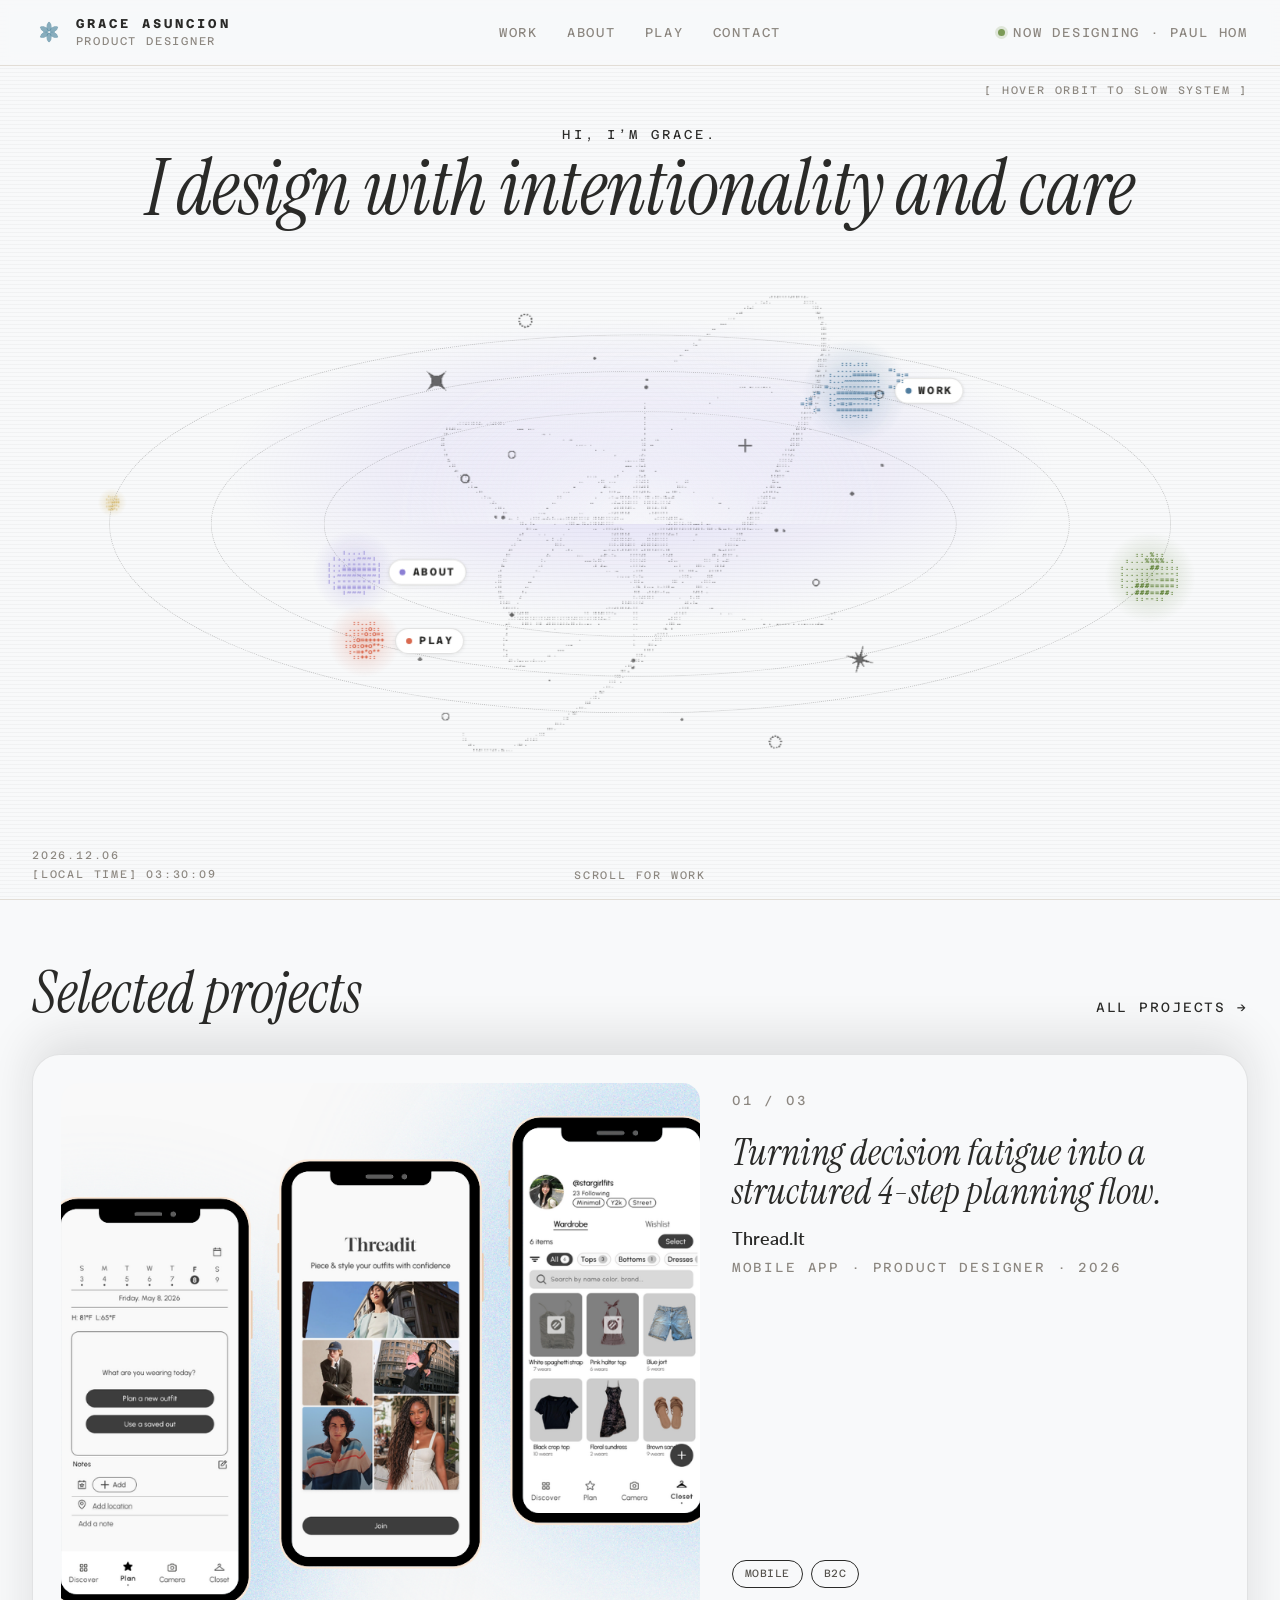
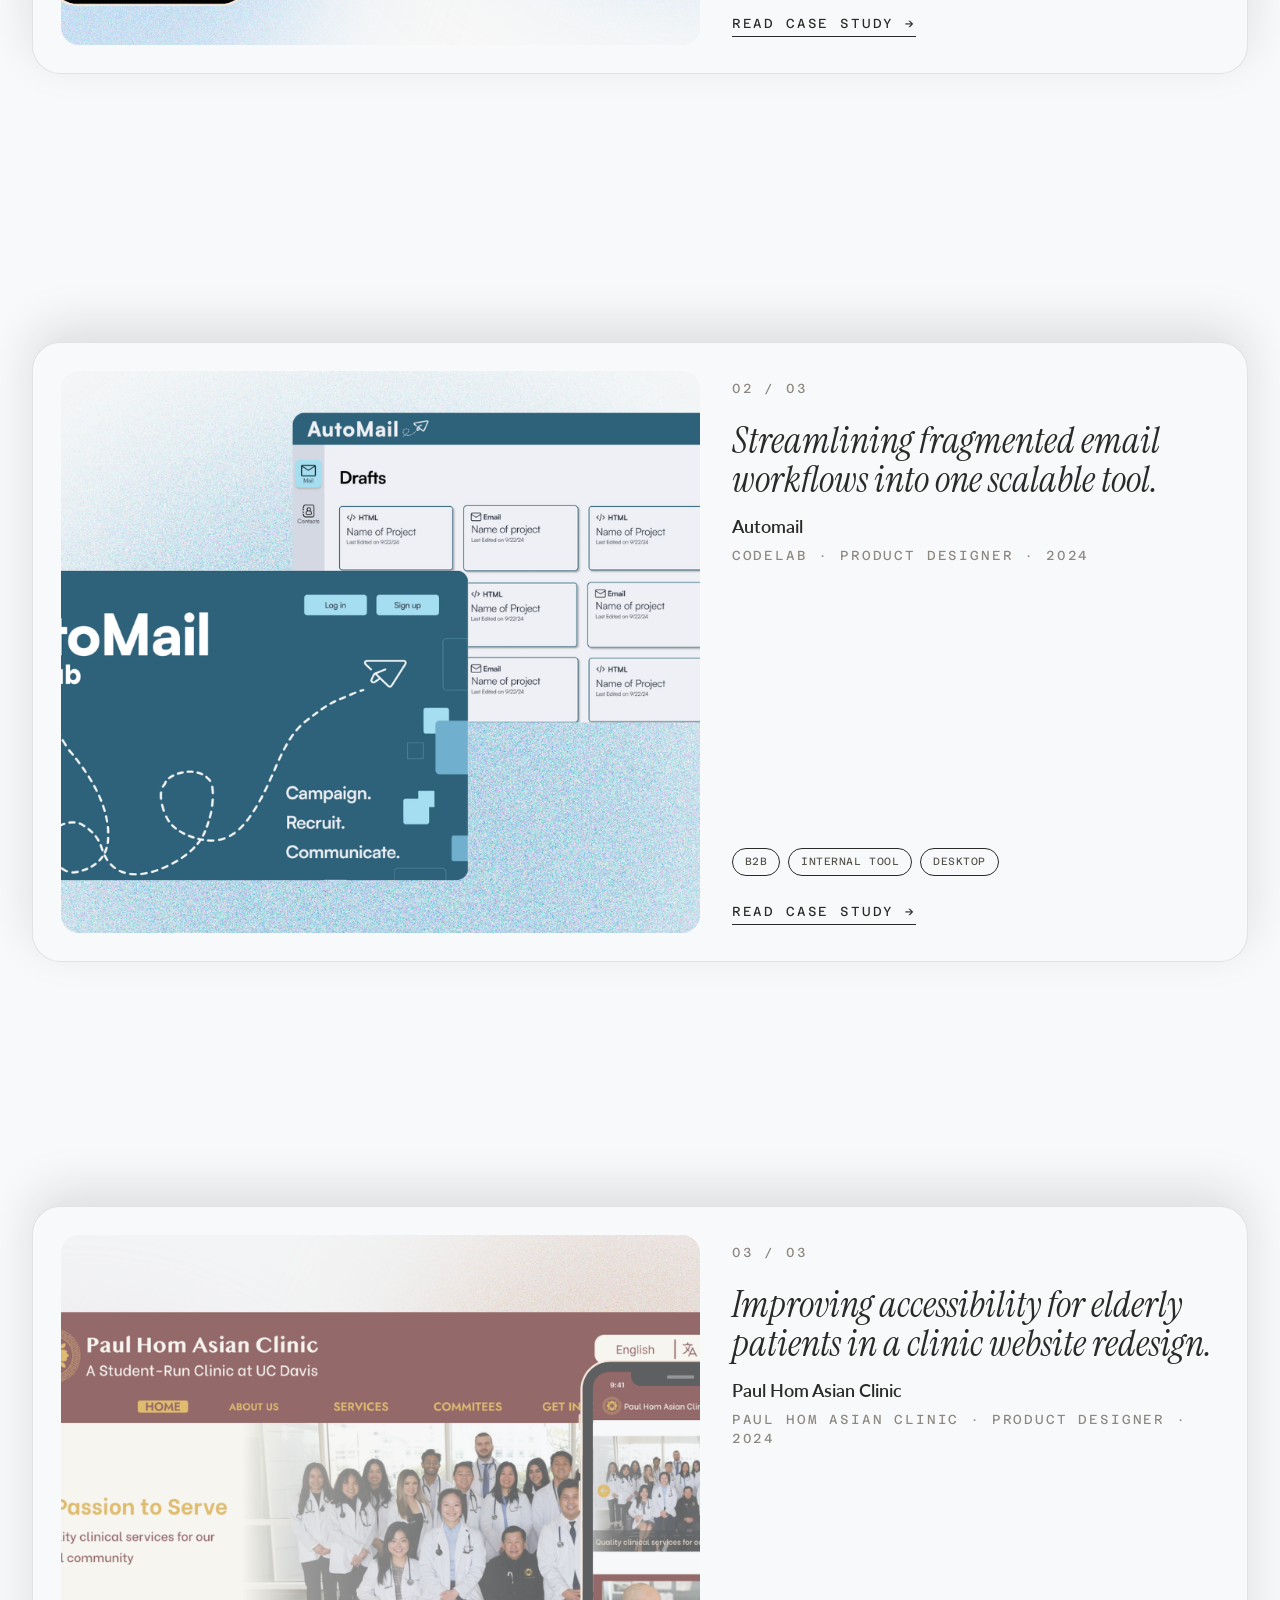
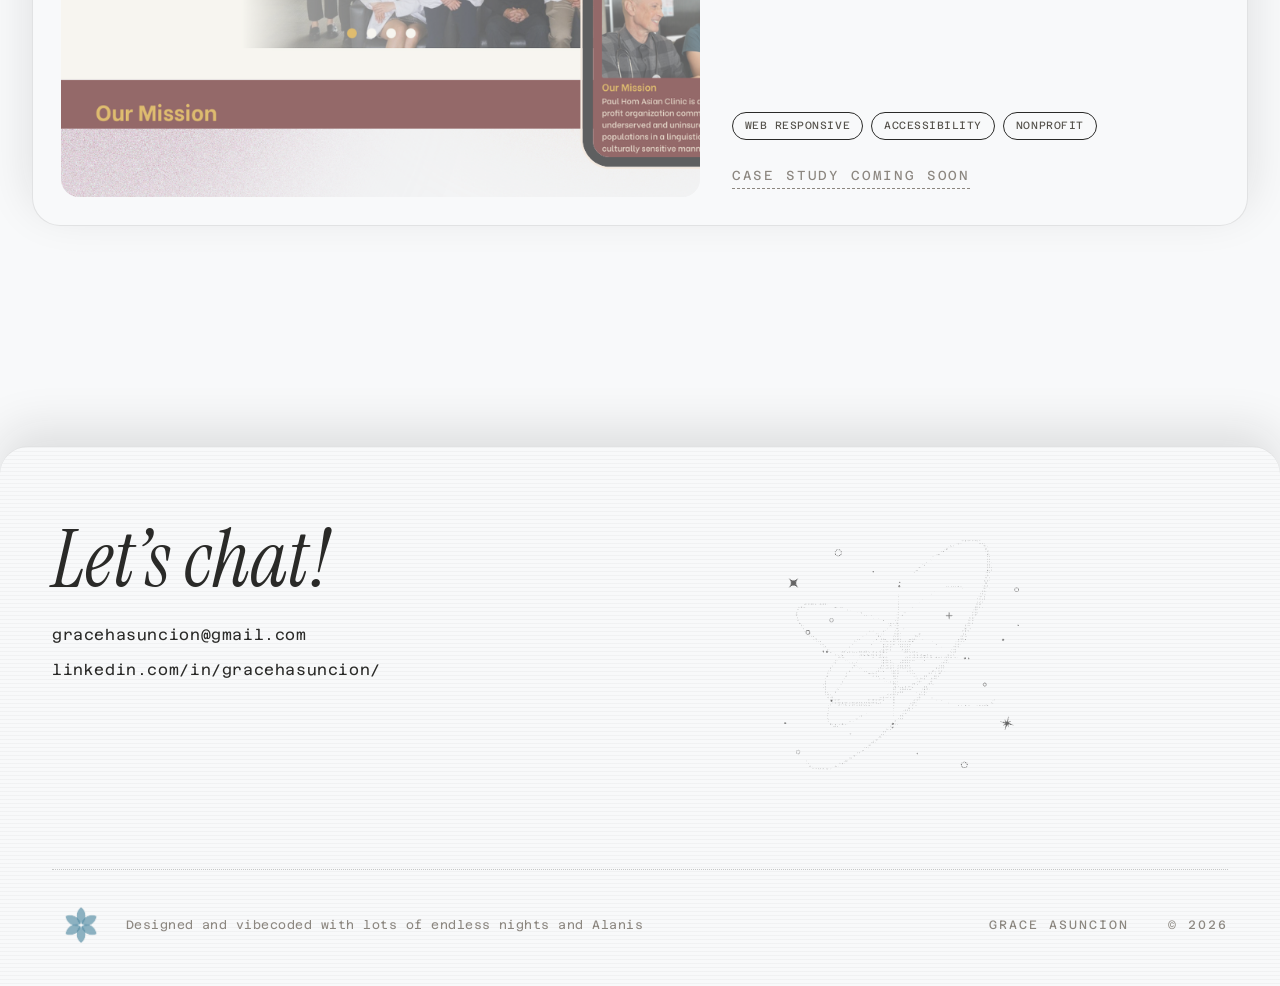
==== commit 5e0ee8ae: "push out updated footer and wip with the work page" ====
--- a/index.html
+++ b/index.html
@@ -47,18 +47,21 @@
         <span class="cosmos-ring" style="--w:94%; --h:94%;" aria-hidden="true"></span>
         <img src="media/hero.gif" alt="" class="cosmos-sun" aria-hidden="true">
 
-        <a href="about.html" class="cosmos-planet" style="--tint:#8b7fd4; --size:46px;" data-ring="0.28" data-speed="0.16" data-angle="140"><span class="cosmos-globe" aria-hidden="true"></span><span class="cosmos-planet-label">About</span></a>
-        <a href="work.html" class="cosmos-planet" style="--tint:#4f7c9e; --size:58px;" data-ring="0.38" data-speed="0.11" data-angle="290"><span class="cosmos-globe" aria-hidden="true"></span><span class="cosmos-planet-label">Work</span></a>
-        <a href="#contact" class="cosmos-planet" style="--tint:#6b8a47; --size:50px;" data-ring="0.47" data-speed="0.07" data-angle="10"><span class="cosmos-globe" aria-hidden="true"></span><span class="cosmos-planet-label">Contact</span></a>
-        <a href="play.html" class="cosmos-planet" style="--tint:#d9694f; --size:40px;" data-ring="0.38" data-speed="0.11" data-angle="120"><span class="cosmos-globe" aria-hidden="true"></span><span class="cosmos-planet-label">Play</span></a>
-        <span class="cosmos-moon" style="--tint:#c9a440; --size:16px;" data-ring="0.47" data-speed="0.07" data-angle="180" aria-hidden="true"><span class="cosmos-globe"></span></span>
+        <a href="about.html" class="cosmos-planet" style="--tint:#8b7fd4; --size:46px;" data-ring="0.28" data-speed="0.16" data-angle="140"><span class="cosmos-globe" data-ascii="bands" aria-hidden="true"></span><span class="cosmos-planet-label">About</span></a>
+        <a href="work.html" class="cosmos-planet" style="--tint:#4f7c9e; --size:58px;" data-ring="0.38" data-speed="0.11" data-angle="290"><span class="cosmos-globe" data-ascii="ring" aria-hidden="true"></span><span class="cosmos-planet-label">Work</span></a>
+        <a href="#contact" class="cosmos-planet" style="--tint:#6b8a47; --size:50px;" data-ring="0.47" data-speed="0.07" data-angle="10"><span class="cosmos-globe" data-ascii="terra" aria-hidden="true"></span><span class="cosmos-planet-label">Contact</span></a>
+        <a href="play.html" class="cosmos-planet" style="--tint:#d9694f; --size:40px;" data-ring="0.38" data-speed="0.11" data-angle="120"><span class="cosmos-globe" data-ascii="craters" aria-hidden="true"></span><span class="cosmos-planet-label">Play</span></a>
+        <span class="cosmos-moon" style="--tint:#c9a440; --size:16px;" data-ring="0.47" data-speed="0.07" data-angle="180" aria-hidden="true"><span class="cosmos-globe" data-ascii="plain"></span></span>
+
+        <!-- Top half of the galactic core, drawn over planets on the far side of the orbit -->
+        <img src="media/hero.gif" alt="" class="cosmos-sun cosmos-sun--front" aria-hidden="true">
       </div>
     </div>
 
     <div class="cosmos-foot">
       <p><span data-os-date></span><br>[LOCAL TIME] <span data-os-clock></span></p>
       <a href="#work" class="cosmos-scroll">SCROLL FOR WORK</a>
-      <p class="cosmos-foot-right"><a href="mailto:gracehasuncion@gmail.com">gracehasuncion@gmail.com</a><br>PORTFOLIO_ID: GA_2026</p>
+      <p class="cosmos-foot-right"><span class="cosmos-last-push" hidden>[LAST PUSH] <time data-last-push></time></span></p>
     </div>
   </div>
 </header>
@@ -76,11 +79,15 @@
         <div class="pc-text">
           <div class="pc-head">
             <p class="pc-num">01 / 03</p>
-            <h3>Thread.It</h3>
+            <h3>Turning decision fatigue into a structured 4-step planning flow.</h3>
+            <p class="pc-project">Thread.It</p>
             <p class="pc-meta">Mobile app &middot; Product Designer &middot; 2026</p>
           </div>
           <div class="pc-body">
-            <p class="pc-summary">Turning decision fatigue into a structured 4-step planning flow.</p>
+            <div class="tag-row">
+              <span class="tag">Mobile</span>
+              <span class="tag">B2C</span>
+            </div>
             <span class="pc-link">Read case study &rarr;</span>
           </div>
         </div>
@@ -93,11 +100,16 @@
         <div class="pc-text">
           <div class="pc-head">
             <p class="pc-num">02 / 03</p>
-            <h3>Automail</h3>
+            <h3>Streamlining fragmented email workflows into one scalable tool.</h3>
+            <p class="pc-project">Automail</p>
             <p class="pc-meta">CodeLab &middot; Product Designer &middot; 2024</p>
           </div>
           <div class="pc-body">
-            <p class="pc-summary">Streamlining fragmented email workflows into one scalable tool.</p>
+            <div class="tag-row">
+              <span class="tag">B2B</span>
+              <span class="tag">Internal Tool</span>
+              <span class="tag">Desktop</span>
+            </div>
             <span class="pc-link">Read case study &rarr;</span>
           </div>
         </div>
@@ -110,11 +122,16 @@
         <div class="pc-text">
           <div class="pc-head">
             <p class="pc-num">03 / 03</p>
-            <h3>Paul Hom Asian Clinic</h3>
+            <h3>Improving accessibility for elderly patients in a clinic website redesign.</h3>
+            <p class="pc-project">Paul Hom Asian Clinic</p>
             <p class="pc-meta">Paul Hom Asian Clinic &middot; Product Designer &middot; 2024</p>
           </div>
           <div class="pc-body">
-            <p class="pc-summary">Improving accessibility for elderly patients in a clinic website redesign.</p>
+            <div class="tag-row">
+              <span class="tag">Web Responsive</span>
+              <span class="tag">Accessibility</span>
+              <span class="tag">Nonprofit</span>
+            </div>
             <span class="pc-link">Case study coming soon</span>
           </div>
         </div>
@@ -142,6 +159,7 @@
 
     <div class="footer-bottom-row">
       <img src="media/flower-logo.png" alt="Grace Asuncion" class="footer-logo">
+      <p class="footer-credit">Designed and vibecoded with lots of endless nights and Alanis</p>
       <p class="footer-signature">Grace Asuncion &nbsp;&nbsp; &copy; 2026</p>
     </div>
   </div>
--- a/styles.css
+++ b/styles.css
@@ -2399,7 +2399,7 @@
 .cosmos-nav {
   background: rgba(248, 249, 250, 0.9);
   backdrop-filter: blur(6px);
-  font-size: 0.68rem;
+  font-size: 0.8rem;
   letter-spacing: 0.14em;
 }
 
@@ -2430,7 +2430,7 @@
 .cosmos-brand-role {
   font-weight: 400;
   color: #8c8780;
-  font-size: 0.6rem;
+  font-size: 0.7rem;
 }
 
 .cosmos-nav-links {
@@ -2468,14 +2468,14 @@
   padding: 5.2rem clamp(0.75rem, 2vw, 1.5rem) 0.9rem;
   background-image: repeating-linear-gradient(to bottom, rgba(42, 42, 40, 0.035) 0 1px, transparent 1px 4px);
   background-size: auto;
-  font-size: 0.68rem;
+  font-size: 0.8rem;
   letter-spacing: 0.14em;
 }
 
 .cosmos-hint {
   margin: 0 0.5rem 0.4rem;
   text-align: right;
-  font-size: 0.58rem;
+  font-size: 0.68rem;
   color: #8c8780;
 }
 
@@ -2538,6 +2538,26 @@
   pointer-events: none;
   filter: brightness(4) invert(1) contrast(2.8);
   mix-blend-mode: multiply;
+  /* Back layer: only the lower half, which planets on the near side pass in front of */
+  clip-path: inset(50% 0 0 0);
+}
+
+/* Front layer: the upper half sits over planets on the far side (z-index 0),
+   so they read as passing behind the galactic core. */
+.cosmos-sun--front {
+  z-index: 4;
+  clip-path: inset(0 0 50% 0);
+}
+
+/* Soft haze around the core's upper half, so far-side planets dim as they slip behind it */
+.cosmos-orbit::after {
+  content: "";
+  position: absolute;
+  inset: 0;
+  z-index: 3;
+  background: radial-gradient(ellipse 22% 46% at 50% 50%, rgba(248, 249, 250, 0.82), rgba(248, 249, 250, 0) 100%);
+  clip-path: inset(0 0 50% 0);
+  pointer-events: none;
 }
 
 .cosmos-planet,
@@ -2562,16 +2582,31 @@
   pointer-events: none;
 }
 
-/* Halftone sphere: a dot grid, shaded by a mask that fades toward the lit upper-left */
+/* ASCII sphere: script.js fills each [data-ascii] globe with a character planet.
+   Glyph size is derived from the globe size so the grid always fills the circle. */
 .cosmos-globe {
+  --k: 1;
+  position: relative;
+  z-index: 1;
   display: block;
   width: 100%;
   height: 100%;
-  border-radius: 50%;
-  background: radial-gradient(circle, var(--tint) 0.9px, transparent 1.4px) 0 0 / 3.4px 3.4px;
-  -webkit-mask-image: radial-gradient(circle at 66% 70%, #000 15%, rgba(0, 0, 0, 0.3) 80%);
-  mask-image: radial-gradient(circle at 66% 70%, #000 15%, rgba(0, 0, 0, 0.3) 80%);
-  transition: transform 0.2s ease;
+  font-family: var(--font-mono);
+  font-weight: 700;
+  font-size: calc(var(--size) * var(--k) / (var(--cols, 12) * 0.6));
+  line-height: calc(var(--size) * var(--k) / var(--rows, 8));
+  letter-spacing: 0;
+  color: var(--tint);
+  transition: scale 0.2s ease;
+}
+
+.cosmos-ascii {
+  position: absolute;
+  top: 50%;
+  left: 50%;
+  transform: translate(-50%, -50%);
+  white-space: pre;
+  pointer-events: none;
 }
 
 .cosmos-planet {
@@ -2579,7 +2614,7 @@
 }
 
 .cosmos-planet:hover .cosmos-globe,
-.cosmos-planet:focus-visible .cosmos-globe { transform: scale(1.12); }
+.cosmos-planet:focus-visible .cosmos-globe { scale: 1.12; }
 
 .cosmos-planet-label {
   position: absolute;
@@ -2595,12 +2630,23 @@
   border-radius: 999px;
   box-shadow: 0 1px 4px rgba(42, 42, 40, 0.08);
   color: var(--ink);
-  font-size: 0.55rem;
+  font-size: 0.66rem;
   font-weight: 700;
   letter-spacing: 0.16em;
   text-transform: uppercase;
   white-space: nowrap;
-  transition: background-color 0.2s ease, color 0.2s ease;
+  transition: background-color 0.2s ease, color 0.2s ease, opacity 0.26s ease, translate 0.26s ease;
+}
+
+/* While a label swaps sides (script.js), it fades and tucks toward its planet:
+   leftward when it sits on the right, rightward when it sits on the left. */
+.cosmos-planet.is-label-hidden .cosmos-planet-label {
+  opacity: 0;
+  translate: -10px 0;
+}
+
+.cosmos-planet.is-label-hidden.is-flipped .cosmos-planet-label {
+  translate: 10px 0;
 }
 
 .cosmos-planet-label::before {
@@ -2625,7 +2671,7 @@
   grid-template-columns: 1fr auto 1fr;
   align-items: end;
   padding: 0.7rem 0.5rem 0;
-  font-size: 0.58rem;
+  font-size: 0.68rem;
   color: #8c8780;
 }
 
@@ -2633,6 +2679,7 @@
 .cosmos-foot a { text-decoration: none; }
 .cosmos-foot-right { text-align: right; }
 .cosmos-foot-right a { color: var(--ink); text-decoration: underline; }
+.cosmos-last-push { text-transform: uppercase; }
 .cosmos-scroll:hover { color: var(--ink); }
 
 @media (prefers-reduced-motion: reduce) {
@@ -2682,6 +2729,8 @@
     width: calc(var(--size) * 0.65);
     height: calc(var(--size) * 0.65);
   }
+
+  .cosmos-globe { --k: 0.65; }
 }
 
 .play-intro {
@@ -2753,7 +2802,7 @@
 
 .stack-head a {
   font-family: var(--font-mono);
-  font-size: 0.72rem;
+  font-size: 0.84rem;
   letter-spacing: 0.14em;
   text-transform: uppercase;
   text-decoration: none;
@@ -2834,7 +2883,7 @@
 .pc-meta,
 .pc-link {
   font-family: var(--font-mono);
-  font-size: 0.7rem;
+  font-size: 0.82rem;
   letter-spacing: 0.14em;
   text-transform: uppercase;
 }
@@ -2849,19 +2898,26 @@
   font-family: "Instrument Serif", Georgia, serif;
   font-style: italic;
   font-weight: 400;
-  font-size: clamp(2.2rem, 3.6vw, 3.4rem);
-  line-height: 1.02;
+  font-size: clamp(1.9rem, 2.9vw, 2.8rem);
+  line-height: 1.06;
+  text-wrap: balance;
+}
+
+/* Project name, shown as a subtitle under the one-liner */
+.pc-project {
+  margin: 1rem 0 0;
+  font-size: 1.15rem;
+  font-weight: 600;
+  line-height: 1.3;
 }
 
 .pc-meta {
-  margin: 0.9rem 0 0;
+  margin: 0.4rem 0 0;
   color: #8c8780;
 }
 
-.pc-summary {
+.pc-body .tag-row {
   margin: 0 0 1.4rem;
-  font-size: 1.15rem;
-  line-height: 1.45;
 }
 
 .pc-link {
@@ -3029,8 +3085,21 @@
   border-top: 1.5px dotted rgba(42, 42, 40, 0.24);
 }
 
+.home-page .footer-bottom-row { flex-wrap: wrap; }
+
+.footer-credit {
+  margin: 0;
+  font-family: var(--font-mono);
+  font-size: 0.76rem;
+  letter-spacing: 0.04em;
+  color: #8c8780;
+}
+
+/* Credit sits beside the logo; signature stays in the bottom-right corner */
+.footer-bottom-row .footer-signature { margin-left: auto; }
+
 .home-page .footer-signature {
-  font-size: 0.66rem;
+  font-size: 0.76rem;
   letter-spacing: 0.16em;
   color: #8c8780;
 }
@@ -3054,3 +3123,167 @@
   height: 3.6rem;
   mix-blend-mode: multiply;
 }
+
+/* Work / About / Play reuse the landing footer panel; it follows the page
+   instead of overlapping the card deck's 60vh spacer. */
+.stack-end.page-footer-wrap {
+  margin-top: clamp(3rem, 6vw, 5rem);
+}
+
+/* Current page in the nav */
+.site-nav a.nav-link[aria-current="page"] { color: var(--ink); }
+
+/* ================================
+   Work page: same system as the landing page
+   (cosmos header, serif italic titles, mono labels, cream project cards)
+================================ */
+.work-hero {
+  padding: calc(64px + clamp(3.5rem, 8vw, 6rem)) clamp(1rem, 3vw, 2rem) clamp(2.5rem, 5vw, 4rem);
+  text-align: center;
+  background:
+    radial-gradient(ellipse 42% 70% at 50% 62%, rgba(176, 164, 238, 0.24), transparent 70%),
+    repeating-linear-gradient(to bottom, rgba(42, 42, 40, 0.035) 0 1px, transparent 1px 4px);
+  background-size: auto;
+}
+
+.work-kicker,
+.work-lede,
+.work-count {
+  margin: 0;
+  font-family: var(--font-mono);
+  font-size: 0.68rem;
+  letter-spacing: 0.24em;
+  text-transform: uppercase;
+  color: #8c8780;
+}
+
+.work-title {
+  margin: 0.5rem 0 0;
+  font-family: "Instrument Serif", Georgia, serif;
+  font-style: italic;
+  font-weight: 400;
+  font-size: clamp(3.2rem, 8vw, 6.5rem);
+  line-height: 1;
+  letter-spacing: -0.01em;
+}
+
+.work-lede {
+  margin-top: 1.2rem;
+  letter-spacing: 0.14em;
+}
+
+.work-main {
+  padding: 0 clamp(1rem, 3vw, 2rem);
+}
+
+.work-section {
+  max-width: 1240px;
+  margin: 0 auto clamp(3rem, 6vw, 5rem);
+}
+
+.work-section .stack-head {
+  padding-top: 2rem;
+  border-bottom: 1.5px dotted rgba(42, 42, 40, 0.24);
+  padding-bottom: 1rem;
+}
+
+.work-grid-2 {
+  display: grid;
+  gap: 24px;
+  margin: 0;
+  padding: 0;
+  list-style: none;
+}
+
+.work-grid-2 { grid-template-columns: repeat(2, minmax(0, 1fr)); }
+
+/* Footer follows the last section directly (the section already leaves room below) */
+.work-page .stack-end.page-footer-wrap { margin-top: 0; }
+
+/* Cards in the same row match heights, with the tags and link pinned to the bottom */
+.work-grid-2 > li { display: flex; }
+.work-grid-2 > li > .stack-card { width: 100%; }
+
+/* Grid cards: the landing card, image on top, soft downward shadow */
+.work-mini {
+  grid-template-columns: 1fr;
+  grid-template-rows: auto 1fr;
+  gap: 20px;
+  min-height: 0;
+  padding: 20px;
+  border-radius: 24px;
+  box-shadow: 0 10px 36px rgba(21, 23, 28, 0.07);
+  transition: transform 0.3s ease, box-shadow 0.3s ease;
+}
+
+a.work-mini:hover {
+  transform: translateY(-4px);
+  box-shadow: 0 18px 44px rgba(21, 23, 28, 0.11);
+}
+
+.work-mini .pc-media { aspect-ratio: 16 / 10; }
+.work-mini .pc-text { gap: 1.4rem; }
+.work-mini .pc-num { margin-bottom: 0.8rem; }
+.work-mini.stack-card .pc-head h3 { font-size: clamp(1.6rem, 2.4vw, 2.2rem); }
+
+@media (max-width: 720px) {
+  .work-grid-2 { grid-template-columns: 1fr; }
+
+}
+
+@media (prefers-reduced-motion: reduce) {
+  .work-mini { transition: none; }
+  a.work-mini:hover { transform: none; }
+}
+
+/* ================================
+   Home hero entrance
+   Greeting, headline, galaxy, then the corner text ease in one after another.
+   Children animate (not .cosmos-stage, which runs the scroll fade), and the
+   `backwards` fill drops each animation once it ends so no transform lingers.
+================================ */
+@keyframes hero-rise {
+  from { opacity: 0; transform: translateY(24px); }
+}
+
+/* Never touches `filter` (the sun's invert filter must stay on). */
+/* The sun and rings are centered with translate(-50%, -50%), so the scale and rise go
+   inside that same transform. That makes them grow from the galaxy's true center. */
+@keyframes hero-galaxy-in {
+  from { opacity: 0; transform: translate(-50%, calc(-50% + 56px)) scale(0.82); }
+  to   { opacity: 1; transform: translate(-50%, -50%) scale(1); }
+}
+
+/* Planets: rise only (their orbit position lives in the inline transform) */
+@keyframes hero-planet-in {
+  from { opacity: 0; translate: 0 40px; }
+}
+
+@keyframes hero-soft-in {
+  from { opacity: 0; }
+}
+
+.home-page .cosmos-kicker { animation: hero-rise 0.8s cubic-bezier(0.2, 0.7, 0.2, 1) 0.15s backwards; }
+.home-page .cosmos-title  { animation: hero-rise 1s cubic-bezier(0.2, 0.7, 0.2, 1) 0.3s backwards; }
+/* Galaxy pieces animate one by one: fading the whole orbit as a group would isolate
+   it and break the sparkle's multiply blend (its white backing would show). */
+/* Sparkle, rings and planets all rise in together, as one galaxy */
+.home-page .cosmos-sun,
+.home-page .cosmos-ring   { animation: hero-galaxy-in 1.4s cubic-bezier(0.2, 0.7, 0.2, 1) 0.45s backwards; }
+.home-page .cosmos-orbit::after { animation: hero-soft-in 1.4s ease 0.45s backwards; }
+.home-page .cosmos-planet,
+.home-page .cosmos-moon   { animation: hero-planet-in 1.4s cubic-bezier(0.2, 0.7, 0.2, 1) 0.45s backwards; }
+.home-page .cosmos-hint,
+.home-page .cosmos-foot   { animation: hero-soft-in 0.9s ease 1.1s backwards; }
+
+@media (prefers-reduced-motion: reduce) {
+  .home-page .cosmos-kicker,
+  .home-page .cosmos-title,
+  .home-page .cosmos-sun,
+  .home-page .cosmos-ring,
+  .home-page .cosmos-orbit::after,
+  .home-page .cosmos-planet,
+  .home-page .cosmos-moon,
+  .home-page .cosmos-hint,
+  .home-page .cosmos-foot { animation: none; }
+}
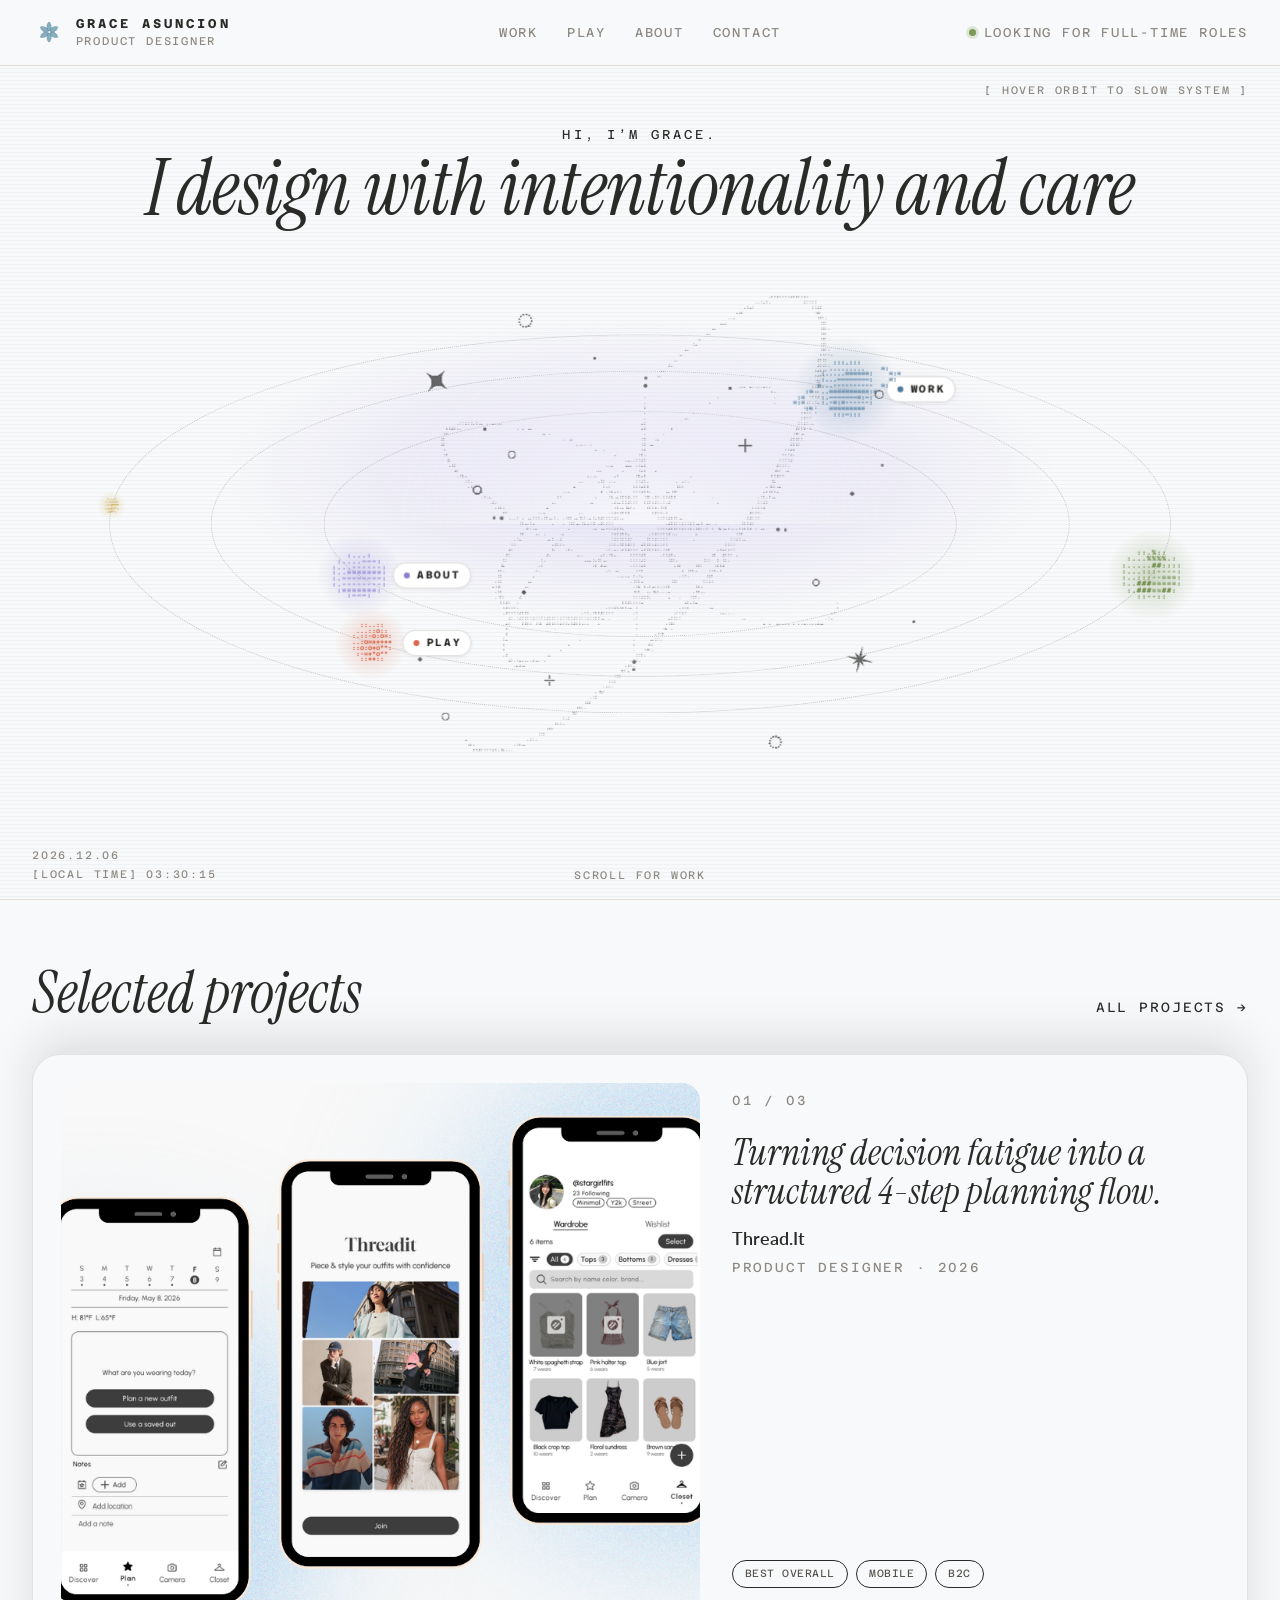
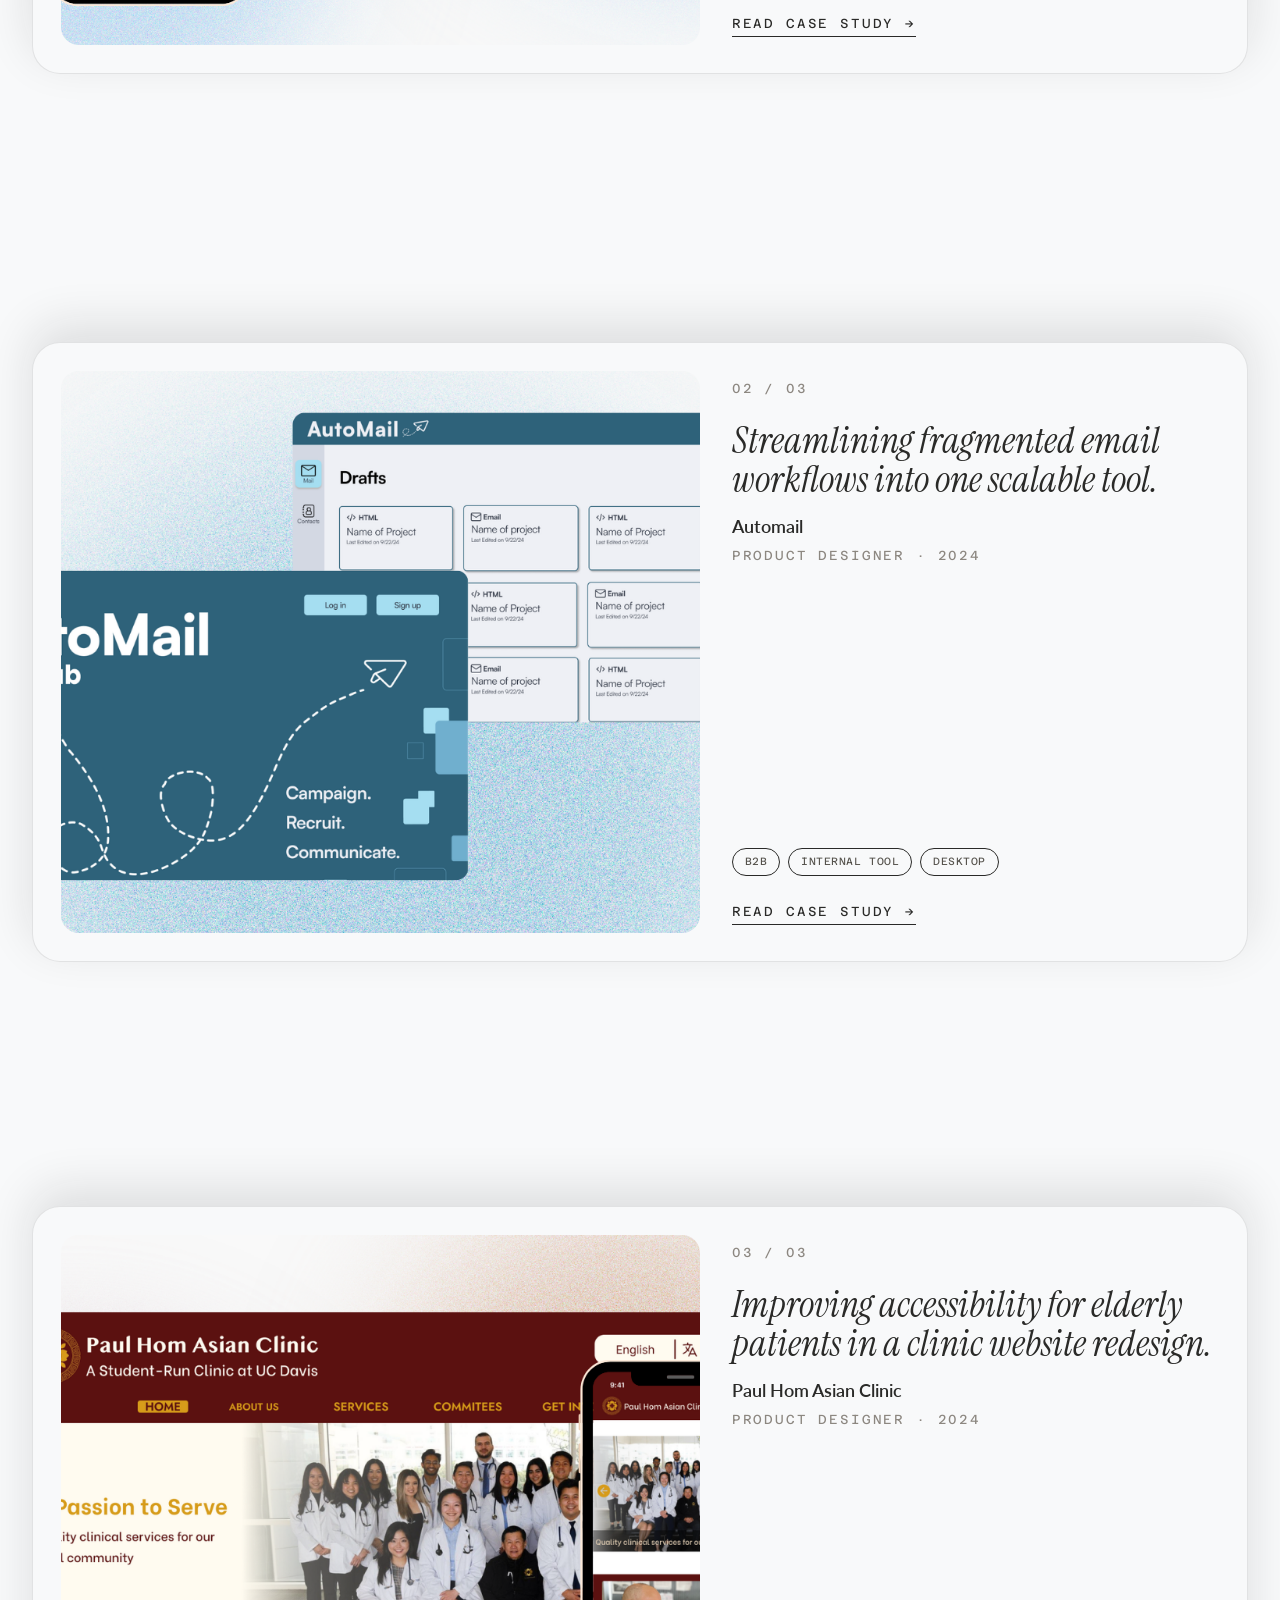
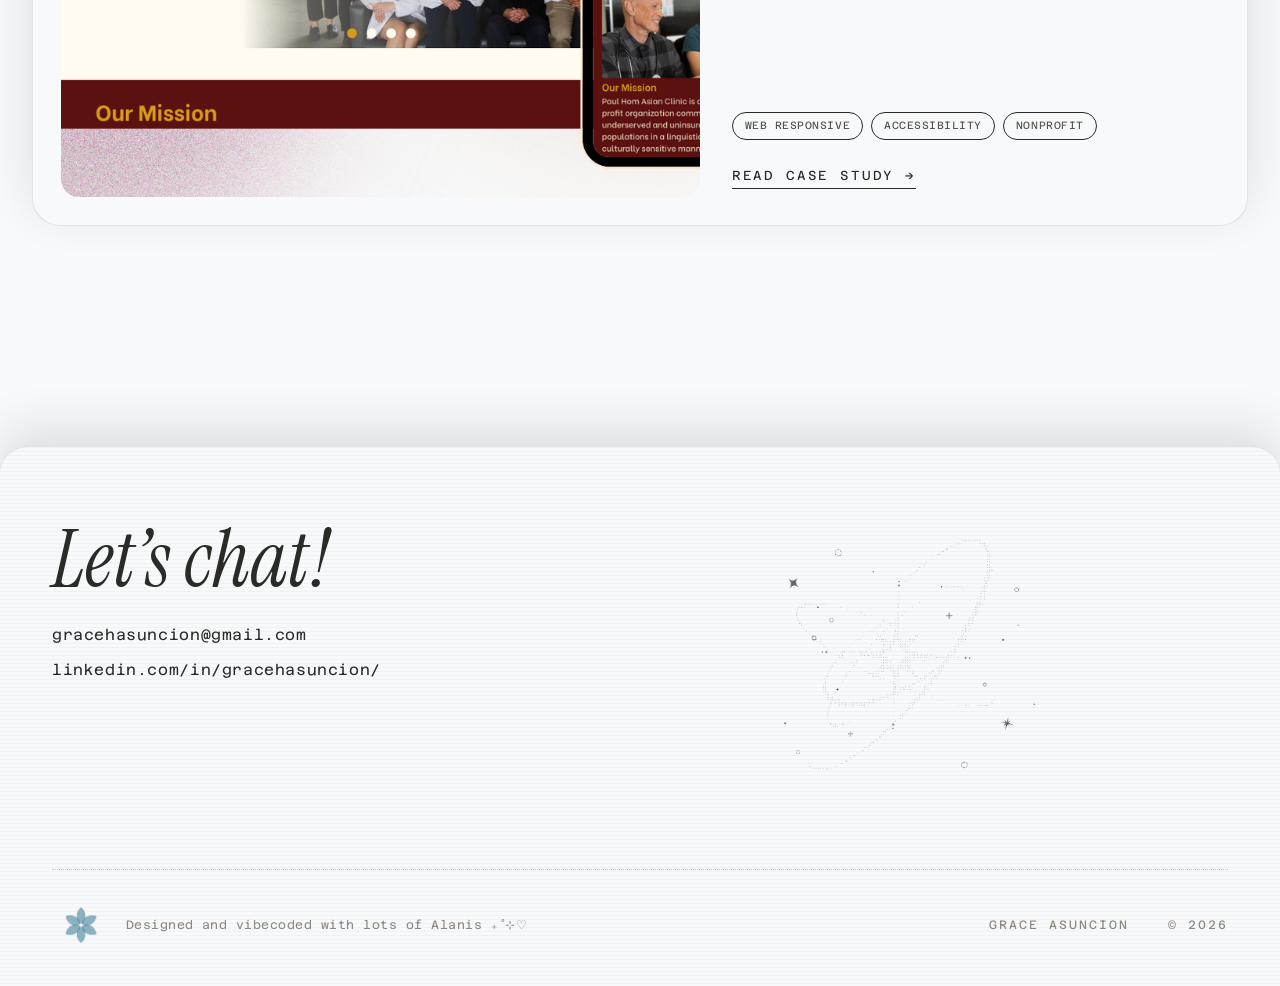
==== commit ac12232a: "working on the play page and starting the about page" ====
--- a/index.html
+++ b/index.html
@@ -25,11 +25,11 @@
     </a>
     <div class="cosmos-nav-links">
       <a href="work.html" class="nav-link">Work</a>
+      <a href="play.html" class="nav-link">Play</a>
       <a href="about.html" class="nav-link">About</a>
-      <a href="play.html" class="nav-link">Play</a>
       <a href="#contact" class="nav-link">Contact</a>
     </div>
-    <p class="cosmos-status"><span class="cosmos-status-dot" aria-hidden="true"></span>NOW DESIGNING &middot; PAUL HOM</p>
+    <p class="cosmos-status"><span class="cosmos-status-dot" aria-hidden="true"></span>LOOKING FOR FULL-TIME ROLES</p>
   </div>
 </nav>
 
@@ -81,10 +81,11 @@
             <p class="pc-num">01 / 03</p>
             <h3>Turning decision fatigue into a structured 4-step planning flow.</h3>
             <p class="pc-project">Thread.It</p>
-            <p class="pc-meta">Mobile app &middot; Product Designer &middot; 2026</p>
+            <p class="pc-meta">Product Designer &middot; 2026</p>
           </div>
           <div class="pc-body">
             <div class="tag-row">
+              <span class="tag">Best Overall</span>
               <span class="tag">Mobile</span>
               <span class="tag">B2C</span>
             </div>
@@ -102,7 +103,7 @@
             <p class="pc-num">02 / 03</p>
             <h3>Streamlining fragmented email workflows into one scalable tool.</h3>
             <p class="pc-project">Automail</p>
-            <p class="pc-meta">CodeLab &middot; Product Designer &middot; 2024</p>
+            <p class="pc-meta">Product Designer &middot; 2024</p>
           </div>
           <div class="pc-body">
             <div class="tag-row">
@@ -117,14 +118,14 @@
     </li>
 
     <li class="stack-item" style="--i:2;">
-      <div class="stack-card" data-status="coming-soon">
+      <a class="stack-card" href="paul-hom.html">
         <div class="pc-media"><img src="media/paul%20hom-cover.png" alt="Paul Hom Asian Clinic website screens"></div>
         <div class="pc-text">
           <div class="pc-head">
             <p class="pc-num">03 / 03</p>
             <h3>Improving accessibility for elderly patients in a clinic website redesign.</h3>
             <p class="pc-project">Paul Hom Asian Clinic</p>
-            <p class="pc-meta">Paul Hom Asian Clinic &middot; Product Designer &middot; 2024</p>
+            <p class="pc-meta">Product Designer &middot; 2024</p>
           </div>
           <div class="pc-body">
             <div class="tag-row">
@@ -132,10 +133,10 @@
               <span class="tag">Accessibility</span>
               <span class="tag">Nonprofit</span>
             </div>
-            <span class="pc-link">Case study coming soon</span>
+            <span class="pc-link">Read case study &rarr;</span>
           </div>
         </div>
-      </div>
+      </a>
     </li>
   </ol>
 </section>
@@ -159,7 +160,7 @@
 
     <div class="footer-bottom-row">
       <img src="media/flower-logo.png" alt="Grace Asuncion" class="footer-logo">
-      <p class="footer-credit">Designed and vibecoded with lots of endless nights and Alanis</p>
+      <p class="footer-credit">Designed and vibecoded with lots of Alanis ₊˚⊹♡</p>
       <p class="footer-signature">Grace Asuncion &nbsp;&nbsp; &copy; 2026</p>
     </div>
   </div>
--- a/styles.css
+++ b/styles.css
@@ -1481,43 +1481,6 @@
   }
 }
 
-.about-page .back-link,
-.about-page .project-title,
-.about-page .hero-tagline,
-.about-page .scrapbook-board {
-  transition: opacity 0.6s ease, transform 0.6s ease;
-}
-
-.about-page.is-page-enter .back-link,
-.about-page.is-page-enter .project-title,
-.about-page.is-page-enter .hero-tagline,
-.about-page.is-page-enter .scrapbook-board {
-  opacity: 0;
-  transform: translateY(24px);
-}
-
-.about-page .back-link { transition-delay: 0.05s; }
-.about-page .project-title { transition-delay: 0.15s; }
-.about-page .hero-tagline { transition-delay: 0.25s; }
-.about-page .scrapbook-board { transition-delay: 0.35s; }
-
-@media (prefers-reduced-motion: reduce) {
-  .about-page .back-link,
-  .about-page .project-title,
-  .about-page .hero-tagline,
-  .about-page .scrapbook-board {
-    transition: none;
-  }
-
-  .about-page.is-page-enter .back-link,
-  .about-page.is-page-enter .project-title,
-  .about-page.is-page-enter .hero-tagline,
-  .about-page.is-page-enter .scrapbook-board {
-    opacity: 1;
-    transform: none;
-  }
-}
-
 .contact-list {
   list-style: none;
   margin: 0;
@@ -2445,6 +2408,12 @@
   gap: 0.5rem;
   margin: 0;
   color: #8c8780;
+  white-space: nowrap;
+}
+
+/* Hide the status before it crowds the centered tabs */
+@media (max-width: 1100px) {
+  .cosmos-status { display: none; }
 }
 
 .cosmos-status-dot {
@@ -3146,7 +3115,6 @@
   background-size: auto;
 }
 
-.work-kicker,
 .work-lede,
 .work-count {
   margin: 0;
@@ -3176,6 +3144,30 @@
   padding: 0 clamp(1rem, 3vw, 2rem);
 }
 
+/* "All projects" stays pinned while the project panel scrolls up over it,
+   the same rounded, shadowed panel the footer uses */
+.work-page .work-hero,
+.about-page .work-hero {
+  position: sticky;
+  top: 0;
+  z-index: 0;
+}
+
+.work-page .work-main,
+.about-page .work-main {
+  position: relative;
+  z-index: 1;
+  padding-top: clamp(0.5rem, 2vw, 1.5rem);
+  background: var(--cream);
+  border-top: 1px solid rgba(21, 23, 28, 0.1);
+  border-radius: 28px 28px 0 0;
+  box-shadow: 0 -16px 48px rgba(21, 23, 28, 0.08);
+  /* Keep the last section's bottom margin inside the panel, and run the
+     panel under the footer's rounded corners so the title never peeks through */
+  display: flow-root;
+  padding-bottom: 28px;
+}
+
 .work-section {
   max-width: 1240px;
   margin: 0 auto clamp(3rem, 6vw, 5rem);
@@ -3197,8 +3189,10 @@
 
 .work-grid-2 { grid-template-columns: repeat(2, minmax(0, 1fr)); }
 
-/* Footer follows the last section directly (the section already leaves room below) */
-.work-page .stack-end.page-footer-wrap { margin-top: 0; }
+/* Footer tucks 28px over the bottom of the project panel, so its rounded
+   corners sit on the panel rather than on the pinned title behind it */
+.work-page .stack-end.page-footer-wrap,
+.about-page .stack-end.page-footer-wrap { margin-top: -28px; }
 
 /* Cards in the same row match heights, with the tags and link pinned to the bottom */
 .work-grid-2 > li { display: flex; }
@@ -3231,9 +3225,103 @@
 
 }
 
+/* ================================
+   About page: same cards as the Work grid
+================================ */
+.about-card {
+  margin: 0;
+  width: 100%;
+  padding: 20px;
+  background: var(--cream);
+  border: 1px solid rgba(21, 23, 28, 0.1);
+  border-radius: 24px;
+  box-shadow: 0 10px 36px rgba(21, 23, 28, 0.07);
+}
+
+.about-intro {
+  display: grid;
+  grid-template-columns: minmax(0, 0.9fr) minmax(0, 1.1fr);
+  gap: 24px;
+}
+
+.about-intro > .about-card { display: flex; }
+
+.about-photo .pc-media {
+  width: 100%;
+  aspect-ratio: 4 / 5;
+}
+
+.about-bio {
+  align-items: center;
+  padding: clamp(24px, 4vw, 48px);
+}
+
+.about-bio .pc-num { margin-bottom: 1.4rem; }
+
+.about-bio-text {
+  margin: 0 0 1rem;
+  font-size: clamp(1.05rem, 1.4vw, 1.2rem);
+  line-height: 1.7;
+}
+
+.about-bio-text:last-child { margin-bottom: 0; }
+
+.about-grid-3 {
+  display: grid;
+  grid-template-columns: repeat(3, minmax(0, 1fr));
+  gap: 24px;
+  margin: 0;
+  padding: 0;
+  list-style: none;
+}
+
+.about-grid-3 > li { display: flex; }
+
+.about-grid-3 .pc-media { aspect-ratio: 4 / 3; }
+
+.about-caption {
+  margin-top: 1.1rem;
+  font-family: var(--font-mono);
+  font-size: 0.78rem;
+  letter-spacing: 0.04em;
+  line-height: 1.6;
+  color: var(--ink-soft);
+}
+
+@media (max-width: 960px) {
+  .about-grid-3 { grid-template-columns: repeat(2, minmax(0, 1fr)); }
+}
+
+@media (max-width: 720px) {
+  .about-intro,
+  .about-grid-3 { grid-template-columns: 1fr; }
+}
+
+/* Entrance: title, lede, then each project section fade up in turn.
+   Runs on every load and refresh. Sections (not cards) animate, so the
+   cards' hover lift isn't affected. */
+@keyframes work-fade-up {
+  from { opacity: 0; transform: translateY(24px); }
+}
+
+.work-title,
+.work-lede,
+.work-section {
+  animation: work-fade-up 0.8s cubic-bezier(0.2, 0.7, 0.2, 1) backwards;
+}
+
+.work-title { animation-delay: 0.1s; }
+.work-lede { animation-delay: 0.25s; }
+.work-section:nth-of-type(1) { animation-delay: 0.4s; }
+.work-section:nth-of-type(2) { animation-delay: 0.55s; }
+
 @media (prefers-reduced-motion: reduce) {
   .work-mini { transition: none; }
   a.work-mini:hover { transform: none; }
+
+  .work-title,
+  .work-lede,
+  .work-section { animation: none; }
 }
 
 /* ================================
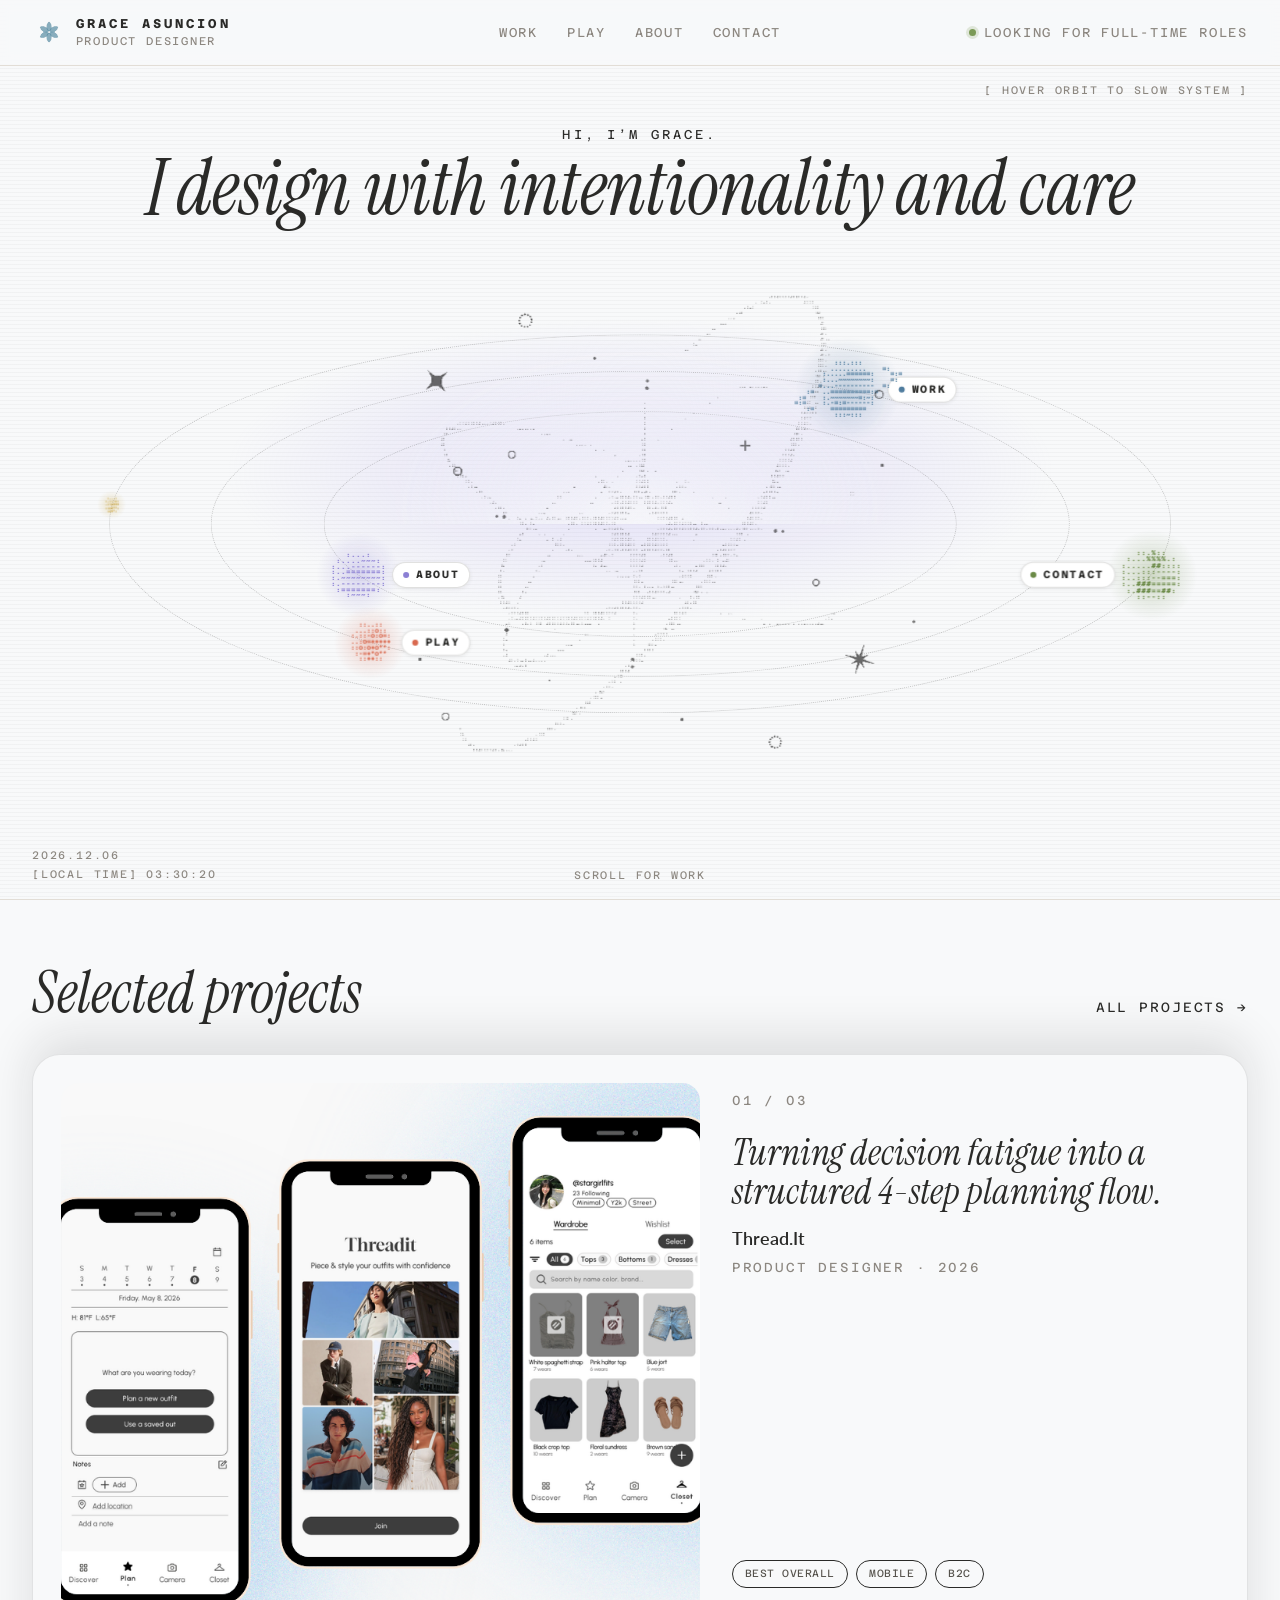
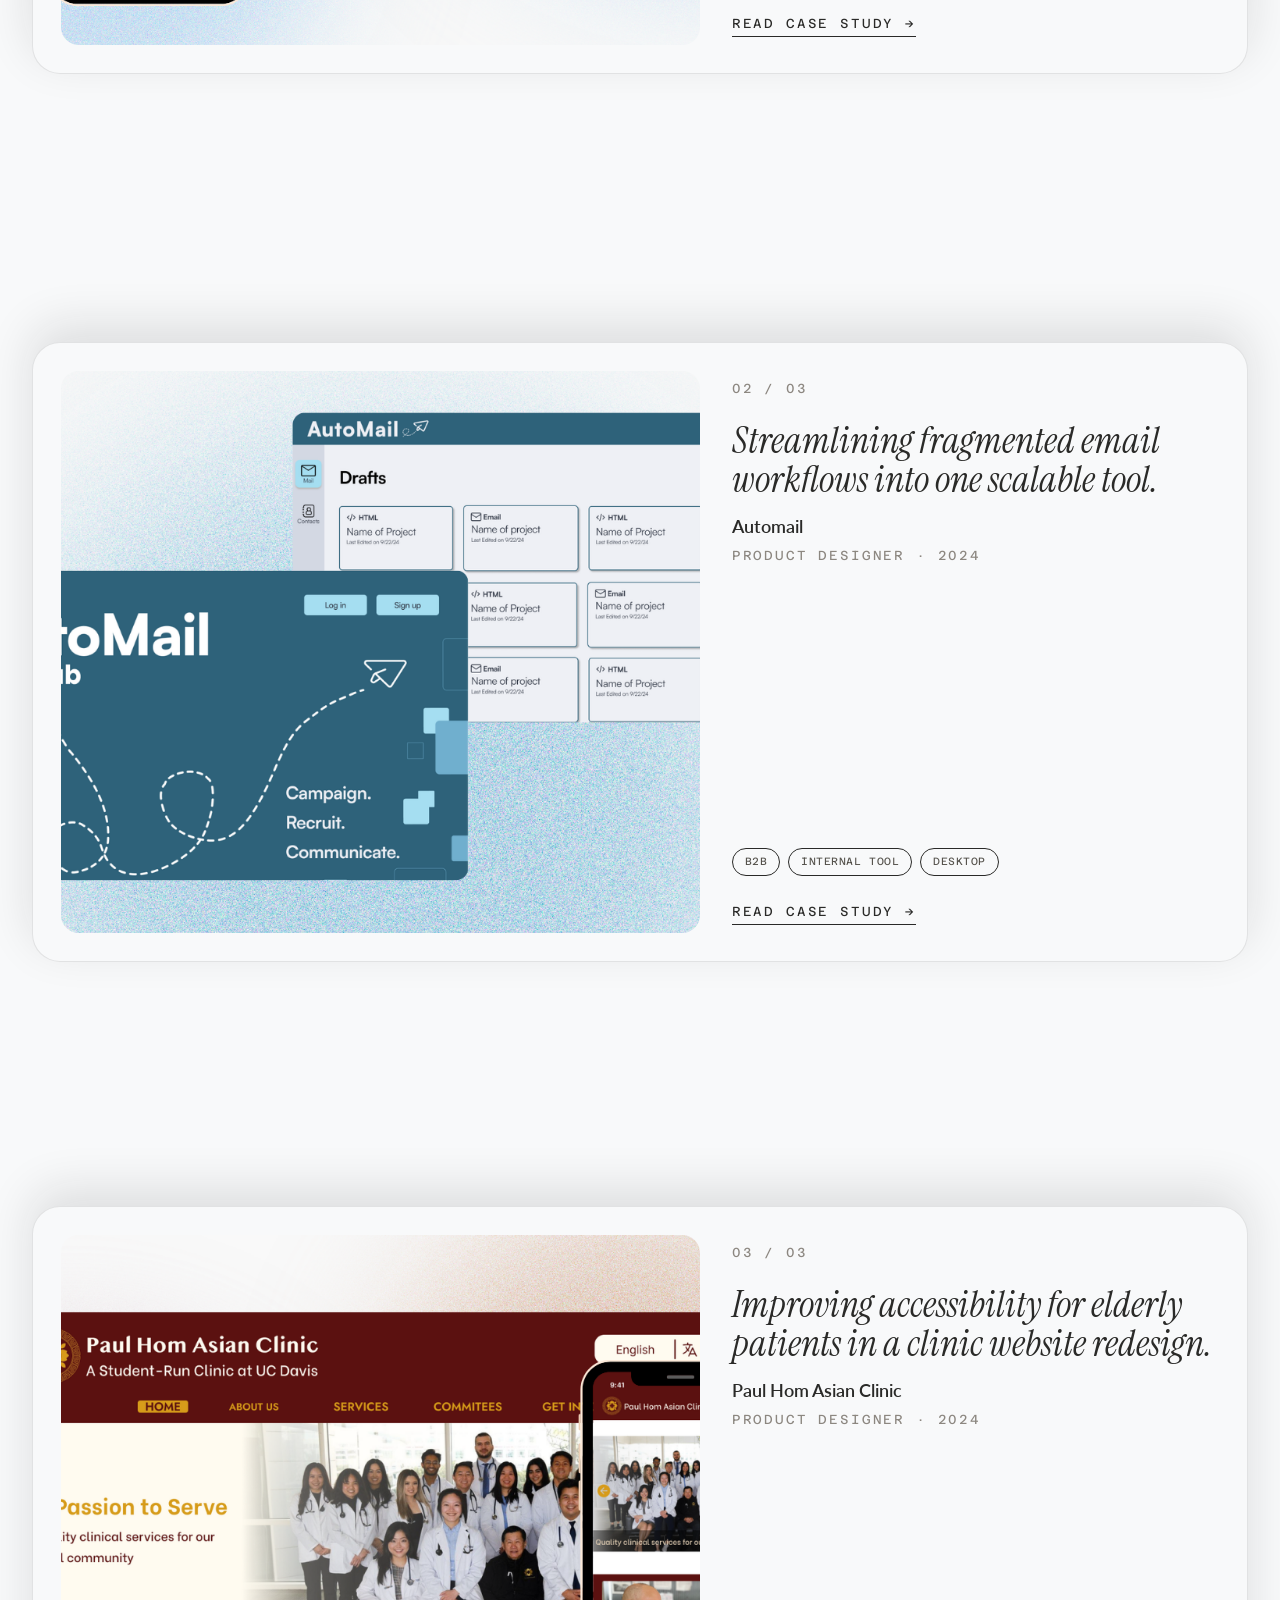
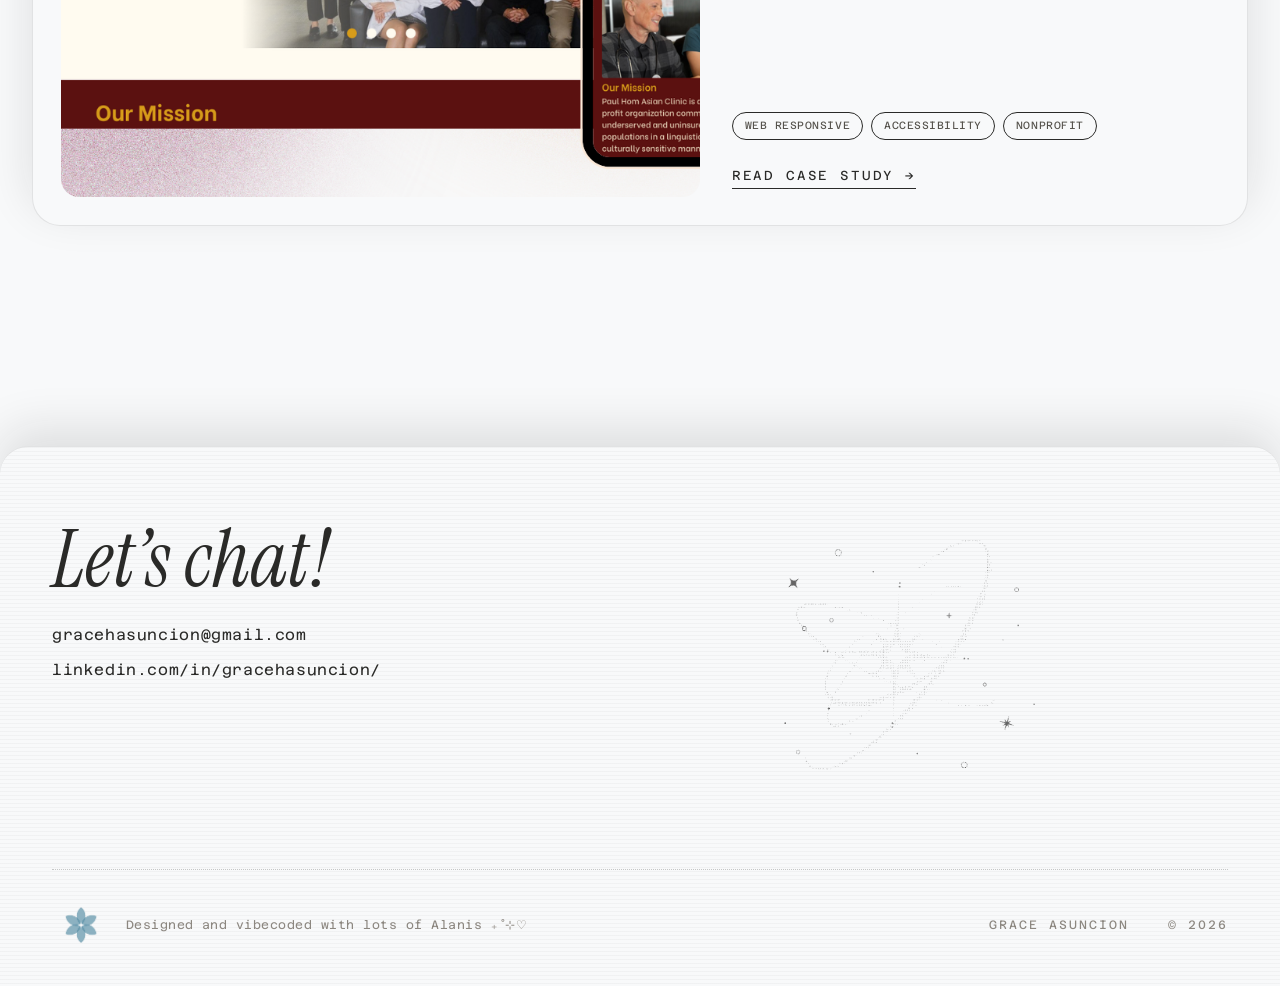
==== commit 85df053e: "final about page (atm)" ====
--- a/index.html
+++ b/index.html
@@ -3,7 +3,7 @@
 <head>
 <meta charset="UTF-8">
 <meta name="viewport" content="width=device-width, initial-scale=1.0">
-<title>Grace Asuncion — Portfolio</title>
+<title>Grace Asuncion | Portfolio</title>
 <link rel="icon" href="media/favicon.png" type="image/png">
 <link rel="preconnect" href="https://fonts.googleapis.com">
 <link rel="preconnect" href="https://fonts.gstatic.com" crossorigin>
--- a/styles.css
+++ b/styles.css
@@ -3146,15 +3146,13 @@
 
 /* "All projects" stays pinned while the project panel scrolls up over it,
    the same rounded, shadowed panel the footer uses */
-.work-page .work-hero,
-.about-page .work-hero {
+.work-page .work-hero {
   position: sticky;
   top: 0;
   z-index: 0;
 }
 
-.work-page .work-main,
-.about-page .work-main {
+.work-page .work-main {
   position: relative;
   z-index: 1;
   padding-top: clamp(0.5rem, 2vw, 1.5rem);
@@ -3191,8 +3189,7 @@
 
 /* Footer tucks 28px over the bottom of the project panel, so its rounded
    corners sit on the panel rather than on the pinned title behind it */
-.work-page .stack-end.page-footer-wrap,
-.about-page .stack-end.page-footer-wrap { margin-top: -28px; }
+.work-page .stack-end.page-footer-wrap { margin-top: -28px; }
 
 /* Cards in the same row match heights, with the tags and link pinned to the bottom */
 .work-grid-2 > li { display: flex; }
@@ -3223,78 +3220,6 @@
 @media (max-width: 720px) {
   .work-grid-2 { grid-template-columns: 1fr; }
 
-}
-
-/* ================================
-   About page: same cards as the Work grid
-================================ */
-.about-card {
-  margin: 0;
-  width: 100%;
-  padding: 20px;
-  background: var(--cream);
-  border: 1px solid rgba(21, 23, 28, 0.1);
-  border-radius: 24px;
-  box-shadow: 0 10px 36px rgba(21, 23, 28, 0.07);
-}
-
-.about-intro {
-  display: grid;
-  grid-template-columns: minmax(0, 0.9fr) minmax(0, 1.1fr);
-  gap: 24px;
-}
-
-.about-intro > .about-card { display: flex; }
-
-.about-photo .pc-media {
-  width: 100%;
-  aspect-ratio: 4 / 5;
-}
-
-.about-bio {
-  align-items: center;
-  padding: clamp(24px, 4vw, 48px);
-}
-
-.about-bio .pc-num { margin-bottom: 1.4rem; }
-
-.about-bio-text {
-  margin: 0 0 1rem;
-  font-size: clamp(1.05rem, 1.4vw, 1.2rem);
-  line-height: 1.7;
-}
-
-.about-bio-text:last-child { margin-bottom: 0; }
-
-.about-grid-3 {
-  display: grid;
-  grid-template-columns: repeat(3, minmax(0, 1fr));
-  gap: 24px;
-  margin: 0;
-  padding: 0;
-  list-style: none;
-}
-
-.about-grid-3 > li { display: flex; }
-
-.about-grid-3 .pc-media { aspect-ratio: 4 / 3; }
-
-.about-caption {
-  margin-top: 1.1rem;
-  font-family: var(--font-mono);
-  font-size: 0.78rem;
-  letter-spacing: 0.04em;
-  line-height: 1.6;
-  color: var(--ink-soft);
-}
-
-@media (max-width: 960px) {
-  .about-grid-3 { grid-template-columns: repeat(2, minmax(0, 1fr)); }
-}
-
-@media (max-width: 720px) {
-  .about-intro,
-  .about-grid-3 { grid-template-columns: 1fr; }
 }
 
 /* Entrance: title, lede, then each project section fade up in turn.
